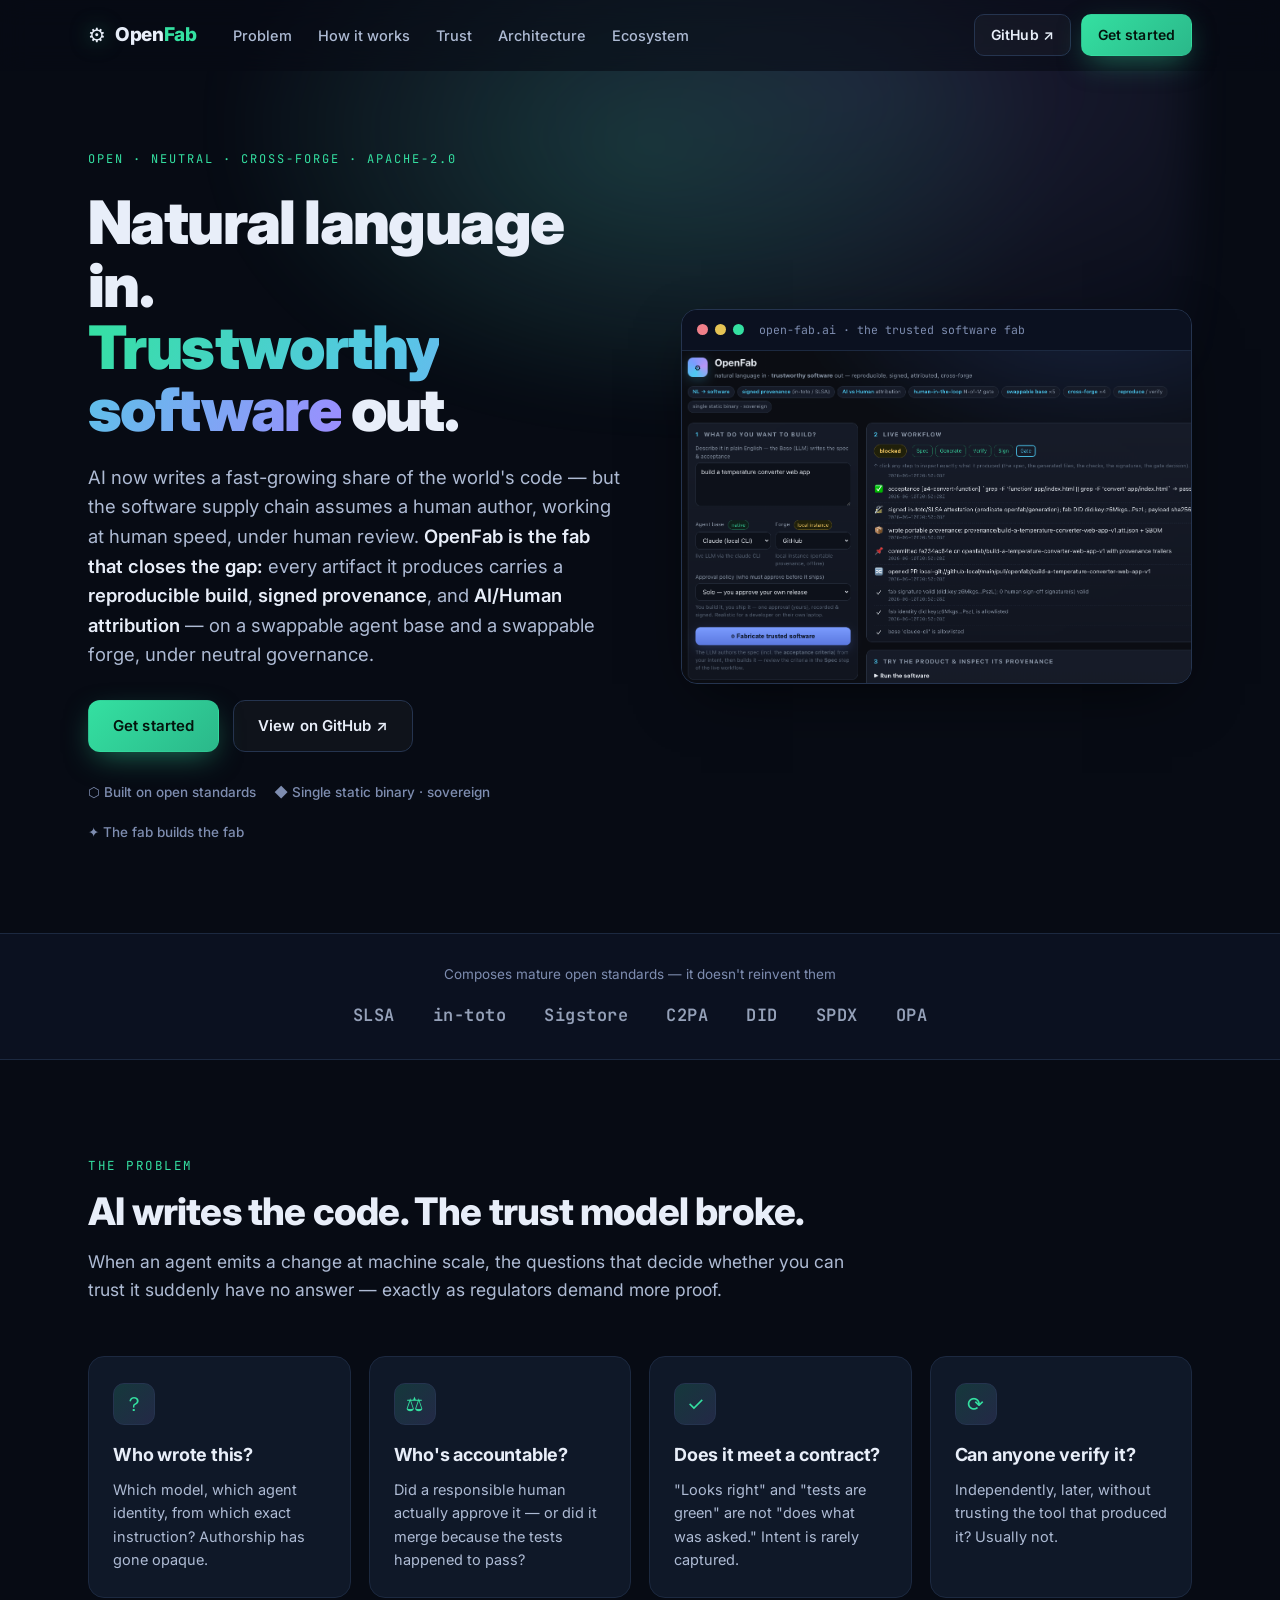
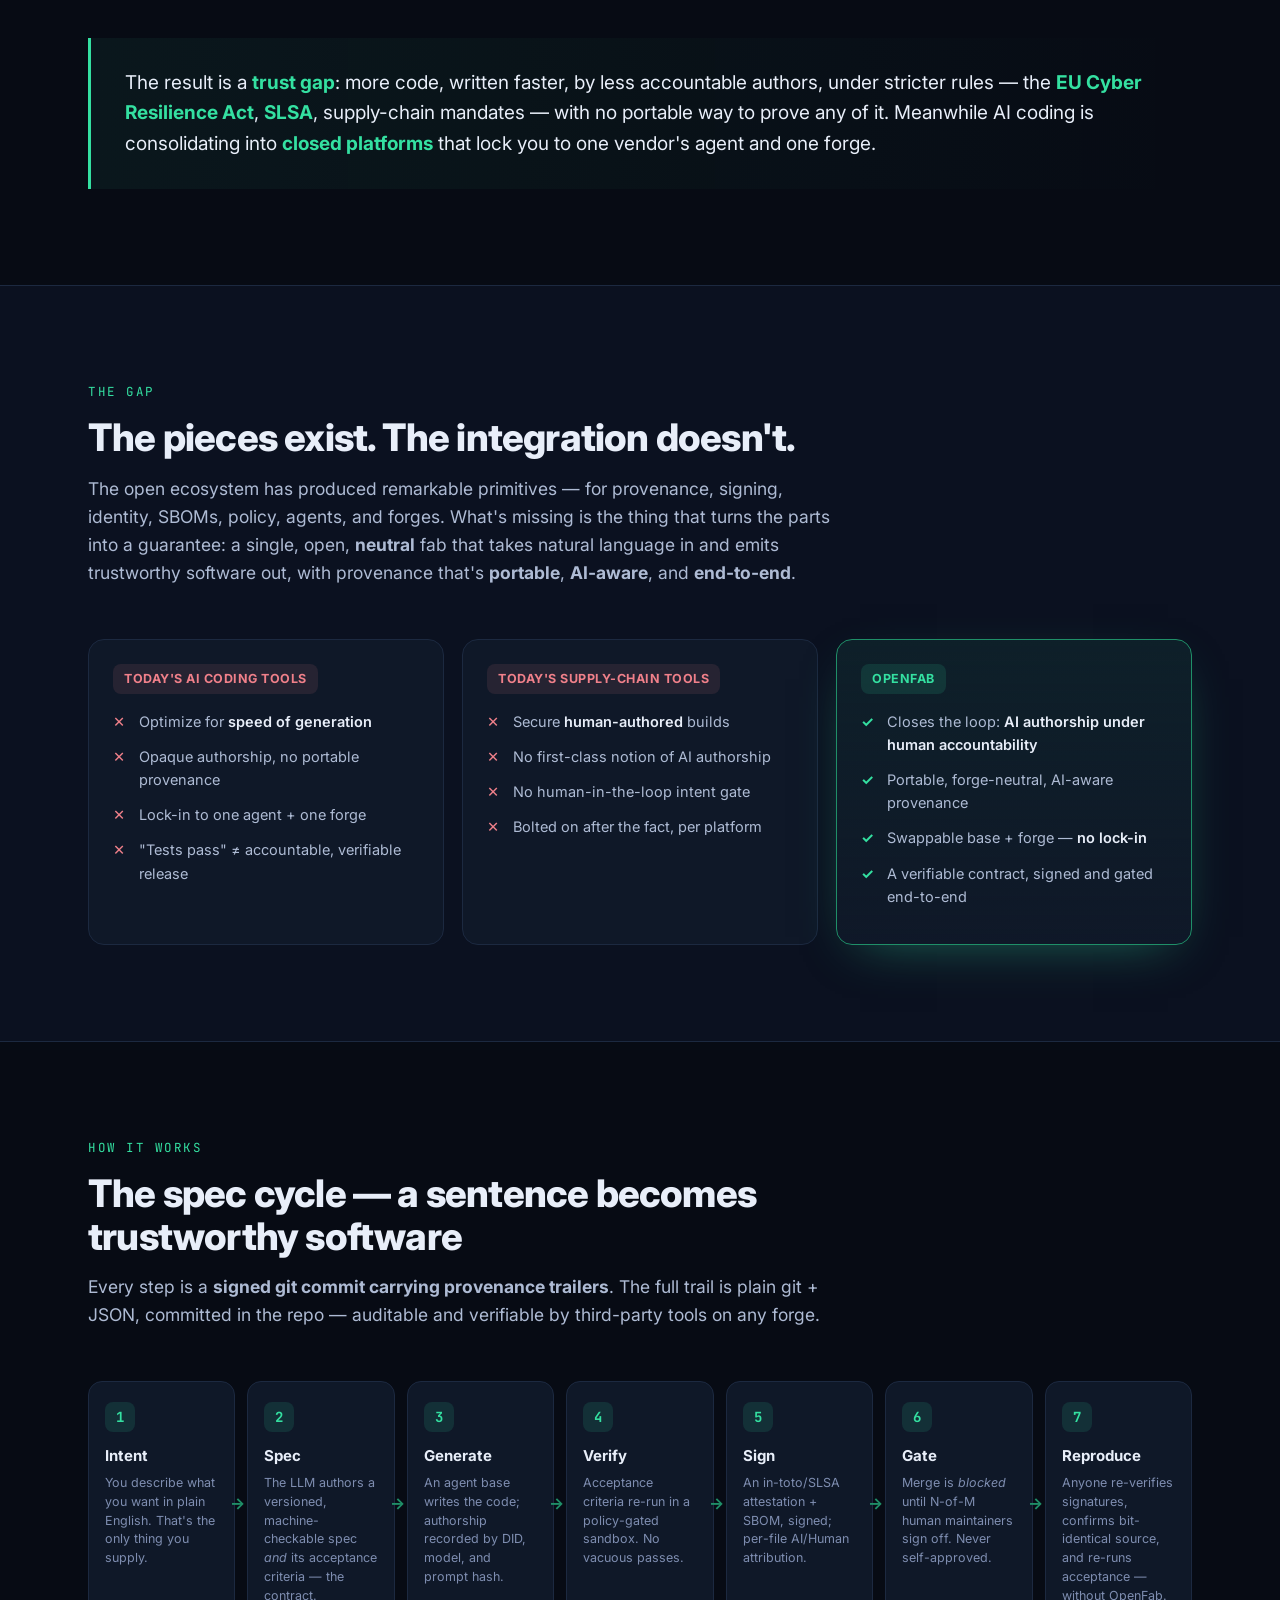
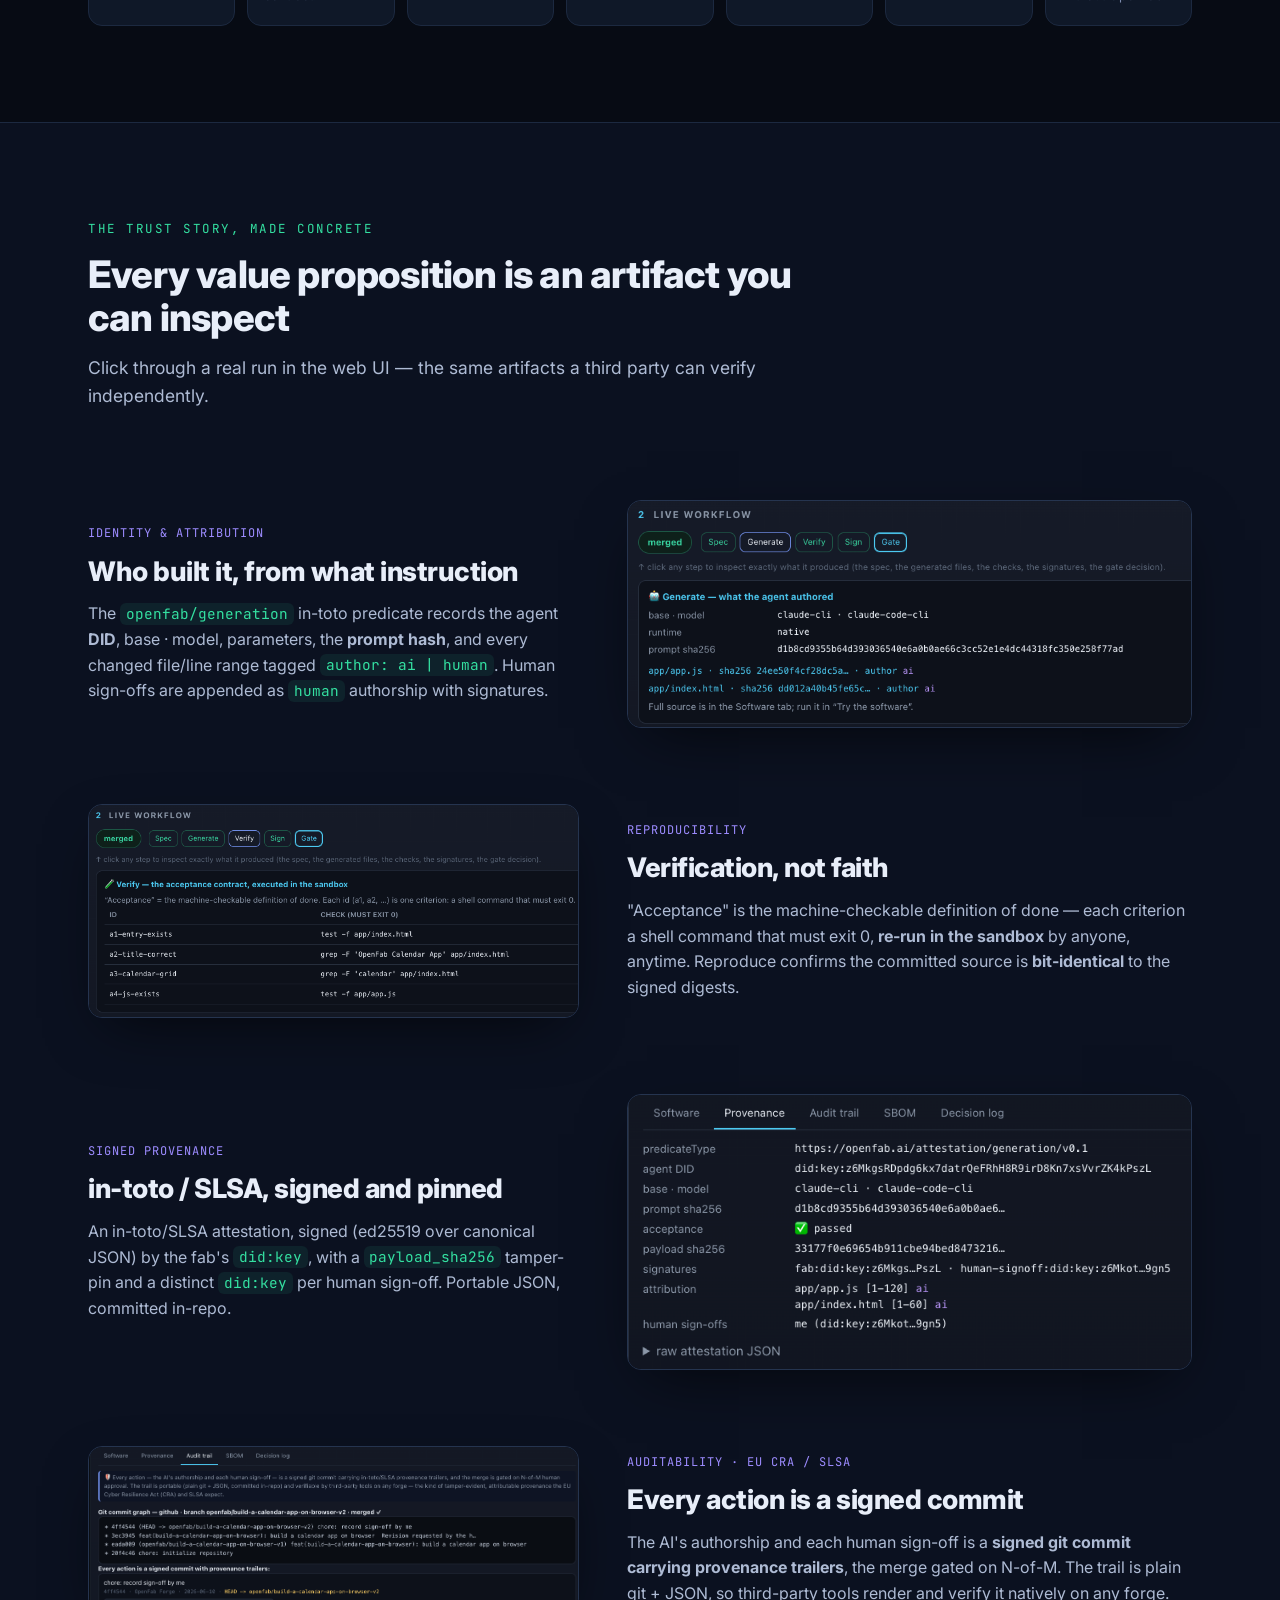
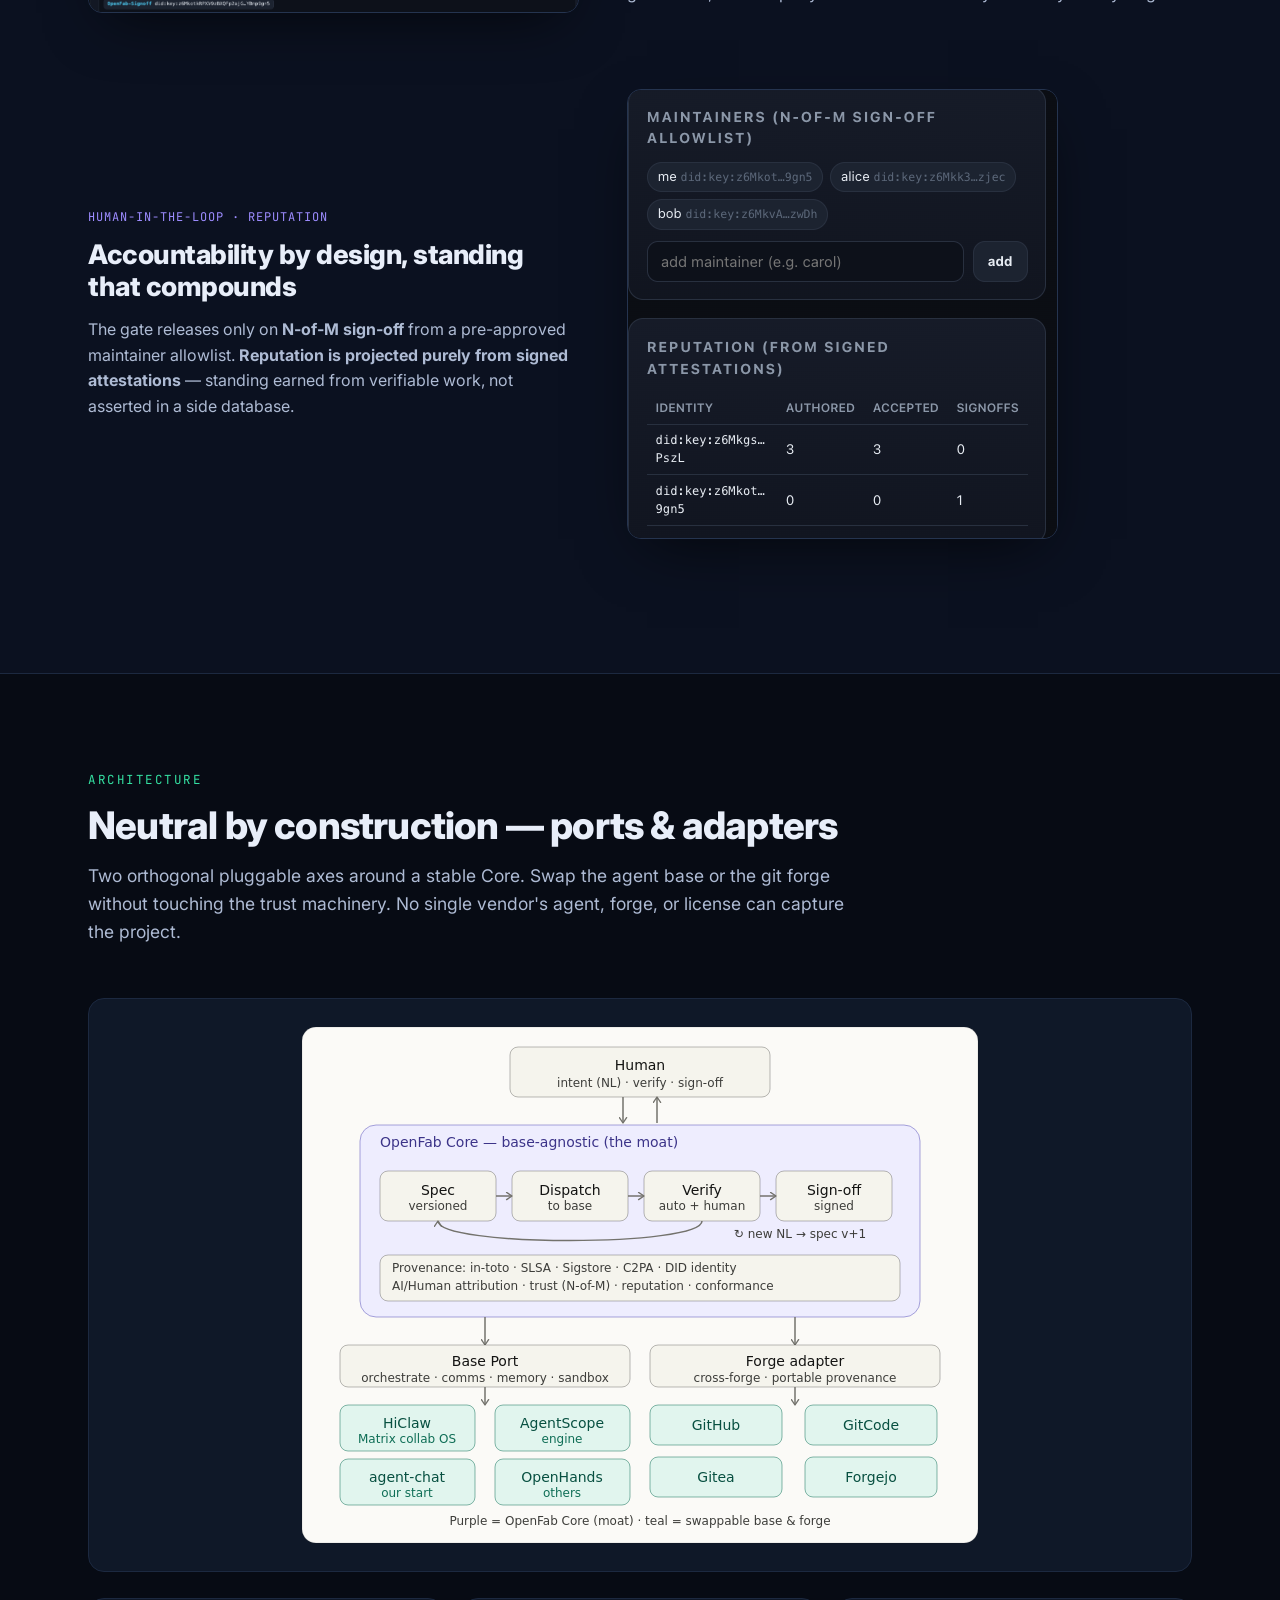
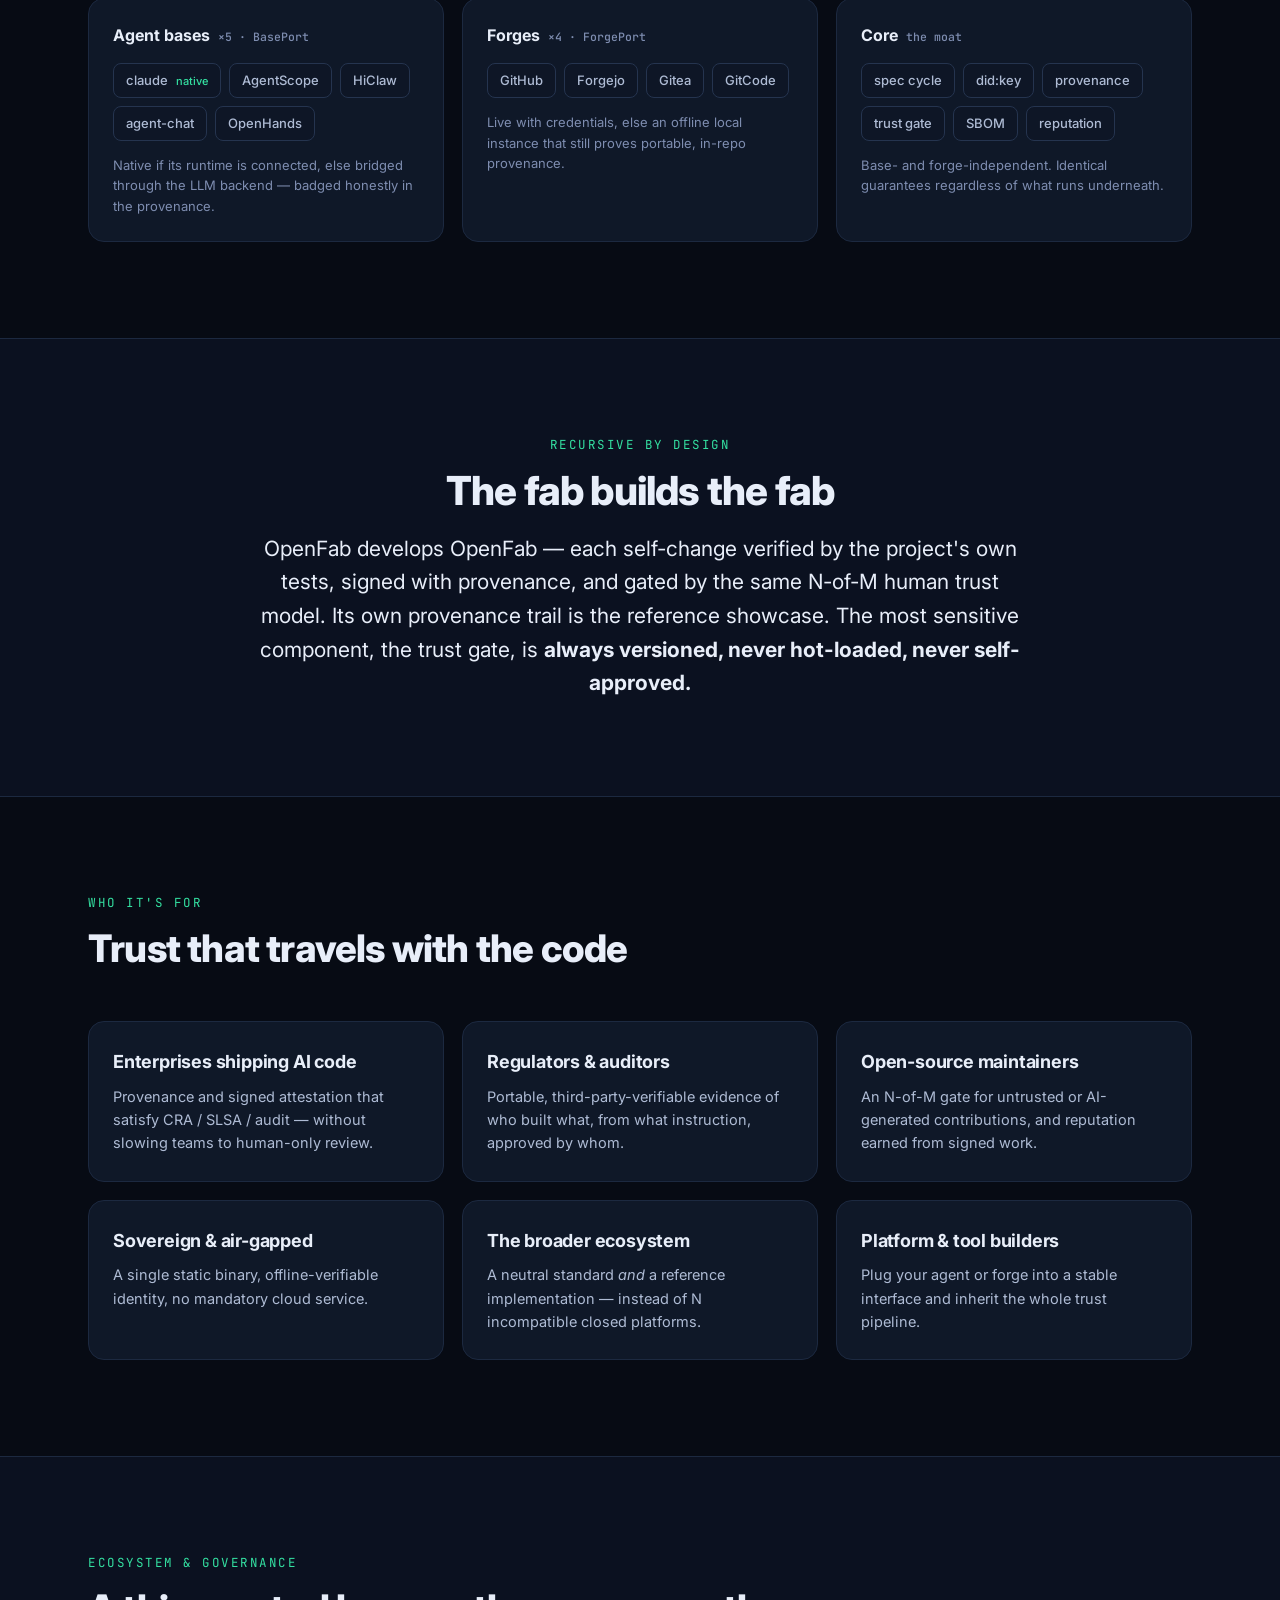
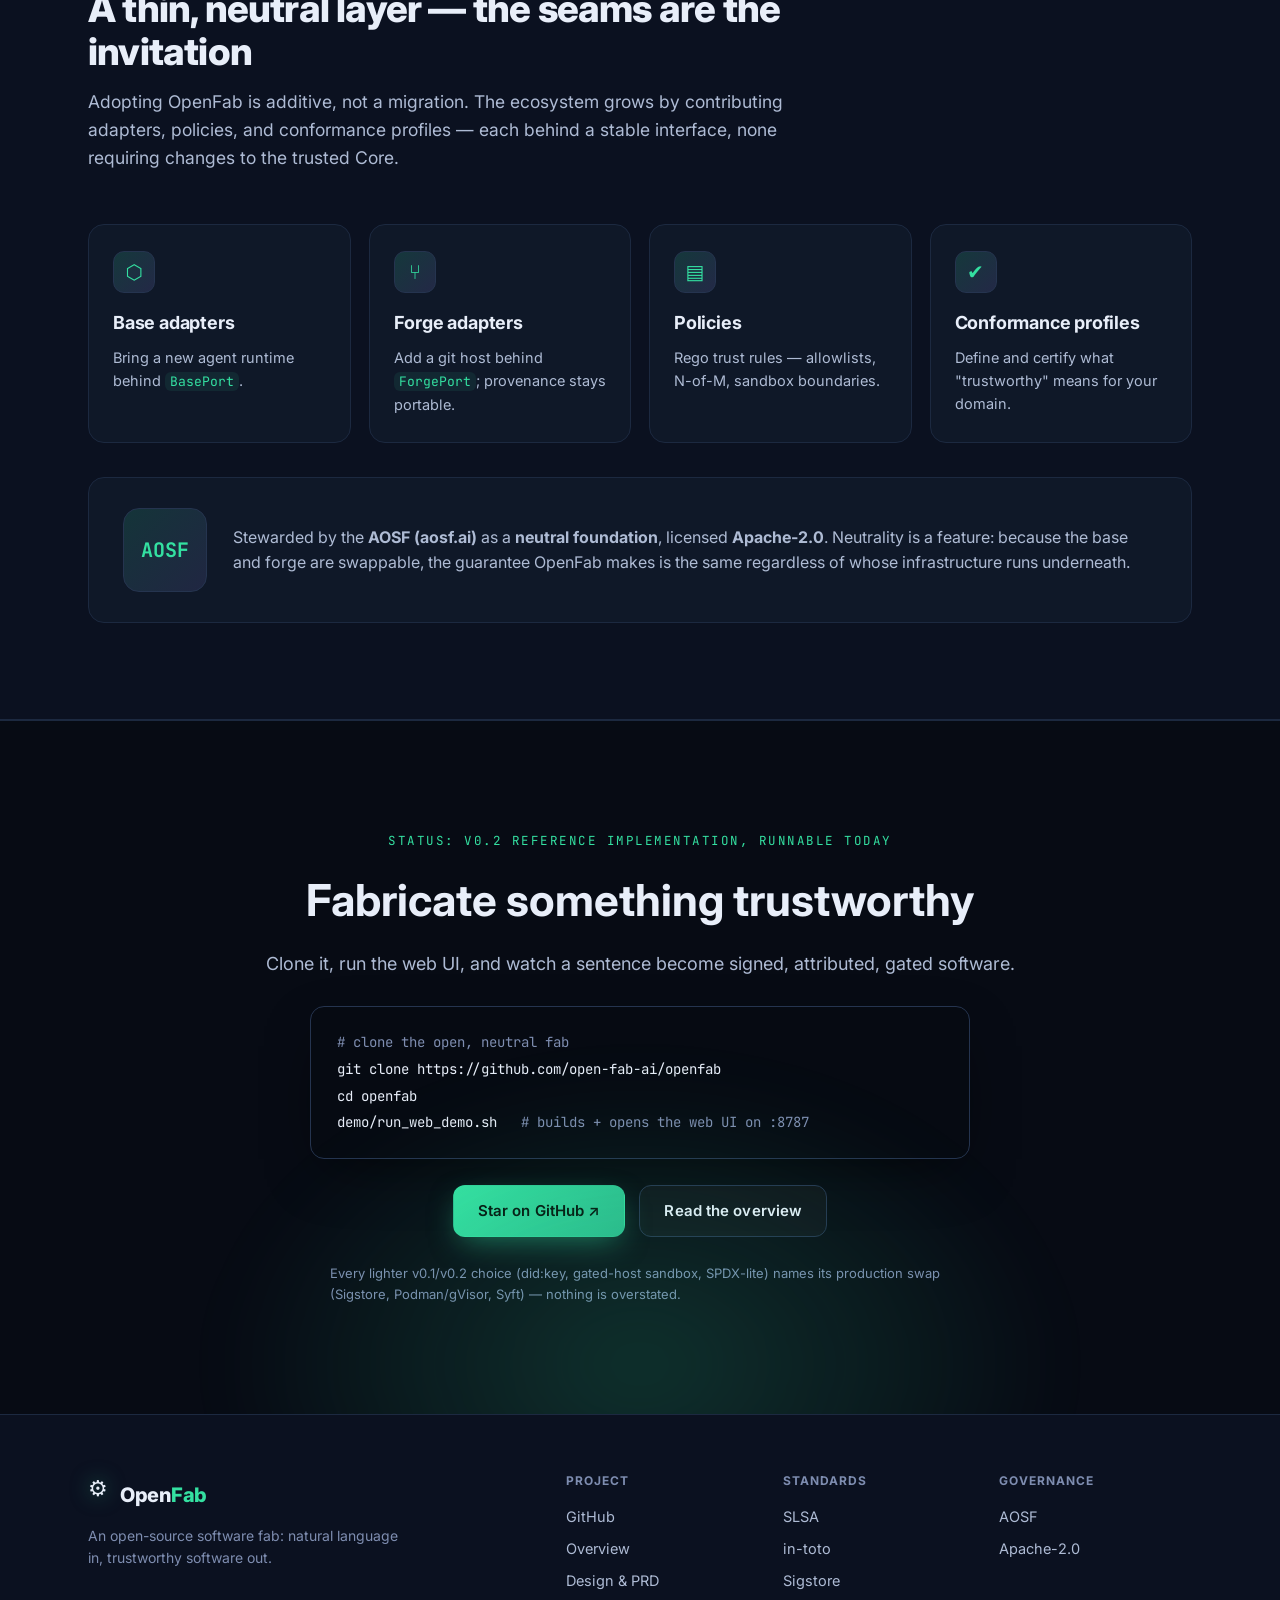
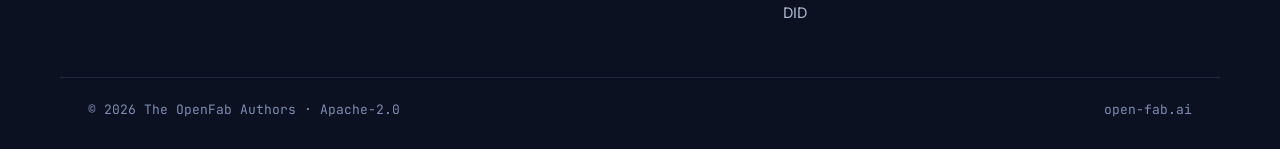
==== index.html @ 7920247f "feat: OpenFab marketing & ecosystem site (open-fab.ai) Single-page static site (vanilla HTML/CSS/JS," ====
<!doctype html>
<html lang="en">
<head>
<meta charset="utf-8" />
<meta name="viewport" content="width=device-width, initial-scale=1" />
<title>OpenFab — natural language in, trustworthy software out</title>
<meta name="description" content="OpenFab is an open, neutral software fab for the age of AI-authored code: natural language in, trustworthy software out. Every artifact carries a reproducible build, signed provenance, and AI/Human attribution — on a swappable agent base and forge. Built on SLSA, in-toto, Sigstore, and DID." />
<meta name="theme-color" content="#070b14" />
<link rel="preconnect" href="https://fonts.googleapis.com" />
<link rel="preconnect" href="https://fonts.gstatic.com" crossorigin />
<link href="https://fonts.googleapis.com/css2?family=Inter:wght@400;500;600;700;800;900&family=JetBrains+Mono:wght@400;500;600&display=swap" rel="stylesheet" />
<link rel="icon" href="data:image/svg+xml,%3Csvg xmlns='http://www.w3.org/2000/svg' viewBox='0 0 100 100'%3E%3Ctext y='.9em' font-size='90'%3E%E2%9A%99%EF%B8%8F%3C/text%3E%3C/svg%3E" />
<!-- Open Graph / social -->
<meta property="og:title" content="OpenFab — trustworthy software, fabricated from natural language" />
<meta property="og:description" content="An open, neutral fab for the age of AI-authored software. Reproducible build + signed provenance + AI/Human attribution, on a swappable base and forge." />
<meta property="og:type" content="website" />
<meta property="og:url" content="https://open-fab.ai" />
<meta property="og:image" content="https://open-fab.ai/assets/img/openfab-ui.png" />
<meta name="twitter:card" content="summary_large_image" />
<link rel="stylesheet" href="style.css" />
</head>
<body>

<!-- ============ NAV ============ -->
<header class="nav" id="nav">
  <div class="nav-inner">
    <a class="brand" href="#top">
      <span class="brand-mark">⚙</span>
      <span class="brand-name">Open<span class="accent">Fab</span></span>
    </a>
    <nav class="nav-links">
      <a href="#problem">Problem</a>
      <a href="#how">How it works</a>
      <a href="#trust">Trust</a>
      <a href="#architecture">Architecture</a>
      <a href="#ecosystem">Ecosystem</a>
    </nav>
    <div class="nav-cta">
      <a class="btn ghost sm" href="https://github.com/open-fab-ai/openfab" target="_blank" rel="noopener">GitHub ↗</a>
      <a class="btn primary sm" href="#start">Get started</a>
    </div>
    <button class="nav-burger" id="burger" aria-label="Menu">☰</button>
  </div>
</header>

<main id="top">

<!-- ============ HERO ============ -->
<section class="hero">
  <div class="hero-glow"></div>
  <div class="container hero-inner">
    <div class="hero-copy reveal">
      <div class="eyebrow">OPEN · NEUTRAL · CROSS-FORGE · APACHE-2.0</div>
      <h1>Natural language in.<br /><span class="grad">Trustworthy software</span> out.</h1>
      <p class="lede">
        AI now writes a fast-growing share of the world's code — but the software supply
        chain assumes a human author, working at human speed, under human review.
        <strong>OpenFab is the fab that closes the gap:</strong> every artifact it produces
        carries a <strong>reproducible build</strong>, <strong>signed provenance</strong>,
        and <strong>AI/Human attribution</strong> — on a swappable agent base and a swappable
        forge, under neutral governance.
      </p>
      <div class="hero-actions">
        <a class="btn primary" href="#start">Get started</a>
        <a class="btn ghost" href="https://github.com/open-fab-ai/openfab" target="_blank" rel="noopener">View on GitHub ↗</a>
      </div>
      <div class="hero-meta">
        <span>⬡ Built on open standards</span>
        <span>◆ Single static binary · sovereign</span>
        <span>✦ The fab builds the fab</span>
      </div>
    </div>
    <div class="hero-shot reveal">
      <div class="shot-frame">
        <div class="shot-bar"><i></i><i></i><i></i><span>open-fab.ai · the trusted software fab</span></div>
        <img src="assets/img/openfab-ui.png" alt="The OpenFab web UI — natural language in, live trust workflow, signed provenance out" loading="eager" />
      </div>
    </div>
  </div>
</section>

<!-- ============ STANDARDS BAR ============ -->
<section class="standards">
  <div class="container">
    <p class="standards-label">Composes mature open standards — it doesn't reinvent them</p>
    <div class="standards-row">
      <span>SLSA</span><span>in-toto</span><span>Sigstore</span><span>C2PA</span>
      <span>DID</span><span>SPDX</span><span>OPA</span>
    </div>
  </div>
</section>

<!-- ============ PROBLEM ============ -->
<section class="section" id="problem">
  <div class="container">
    <div class="section-head reveal">
      <div class="kicker">The problem</div>
      <h2>AI writes the code. The trust model broke.</h2>
      <p class="section-sub">
        When an agent emits a change at machine scale, the questions that decide whether you
        can trust it suddenly have no answer — exactly as regulators demand more proof.
      </p>
    </div>
    <div class="grid-4">
      <div class="card reveal">
        <div class="card-ic">？</div>
        <h3>Who wrote this?</h3>
        <p>Which model, which agent identity, from which exact instruction? Authorship has gone opaque.</p>
      </div>
      <div class="card reveal">
        <div class="card-ic">⚖</div>
        <h3>Who's accountable?</h3>
        <p>Did a responsible human actually approve it — or did it merge because the tests happened to pass?</p>
      </div>
      <div class="card reveal">
        <div class="card-ic">✓</div>
        <h3>Does it meet a contract?</h3>
        <p>"Looks right" and "tests are green" are not "does what was asked." Intent is rarely captured.</p>
      </div>
      <div class="card reveal">
        <div class="card-ic">⟳</div>
        <h3>Can anyone verify it?</h3>
        <p>Independently, later, without trusting the tool that produced it? Usually not.</p>
      </div>
    </div>
    <div class="pull reveal">
      The result is a <strong>trust gap</strong>: more code, written faster, by less
      accountable authors, under stricter rules — the <strong>EU Cyber Resilience Act</strong>,
      <strong>SLSA</strong>, supply-chain mandates — with no portable way to prove any of it.
      Meanwhile AI coding is consolidating into <strong>closed platforms</strong> that lock you
      to one vendor's agent and one forge.
    </div>
  </div>
</section>

<!-- ============ GAP / SOLUTION INTRO ============ -->
<section class="section alt" id="solution">
  <div class="container">
    <div class="section-head reveal">
      <div class="kicker">The gap</div>
      <h2>The pieces exist. The integration doesn't.</h2>
      <p class="section-sub">
        The open ecosystem has produced remarkable primitives — for provenance, signing,
        identity, SBOMs, policy, agents, and forges. What's missing is the thing that turns
        the parts into a guarantee: a single, open, <strong>neutral</strong> fab that takes
        natural language in and emits trustworthy software out, with provenance that's
        <strong>portable</strong>, <strong>AI-aware</strong>, and <strong>end-to-end</strong>.
      </p>
    </div>
    <div class="split reveal">
      <div class="split-col">
        <div class="split-tag bad">Today's AI coding tools</div>
        <ul class="ticks bad">
          <li>Optimize for <b>speed of generation</b></li>
          <li>Opaque authorship, no portable provenance</li>
          <li>Lock-in to one agent + one forge</li>
          <li>"Tests pass" ≠ accountable, verifiable release</li>
        </ul>
      </div>
      <div class="split-col">
        <div class="split-tag bad">Today's supply-chain tools</div>
        <ul class="ticks bad">
          <li>Secure <b>human-authored</b> builds</li>
          <li>No first-class notion of AI authorship</li>
          <li>No human-in-the-loop intent gate</li>
          <li>Bolted on after the fact, per platform</li>
        </ul>
      </div>
      <div class="split-col hi">
        <div class="split-tag good">OpenFab</div>
        <ul class="ticks good">
          <li>Closes the loop: <b>AI authorship under human accountability</b></li>
          <li>Portable, forge-neutral, AI-aware provenance</li>
          <li>Swappable base + forge — <b>no lock-in</b></li>
          <li>A verifiable contract, signed and gated end-to-end</li>
        </ul>
      </div>
    </div>
  </div>
</section>

<!-- ============ HOW IT WORKS ============ -->
<section class="section" id="how">
  <div class="container">
    <div class="section-head reveal">
      <div class="kicker">How it works</div>
      <h2>The spec cycle — a sentence becomes trustworthy software</h2>
      <p class="section-sub">
        Every step is a <strong>signed git commit carrying provenance trailers</strong>. The
        full trail is plain git + JSON, committed in the repo — auditable and verifiable by
        third-party tools on any forge.
      </p>
    </div>
    <ol class="cycle reveal">
      <li><span class="cn">1</span><h4>Intent</h4><p>You describe what you want in plain English. That's the only thing you supply.</p></li>
      <li><span class="cn">2</span><h4>Spec</h4><p>The LLM authors a versioned, machine-checkable spec <em>and</em> its acceptance criteria — the contract.</p></li>
      <li><span class="cn">3</span><h4>Generate</h4><p>An agent base writes the code; authorship recorded by DID, model, and prompt hash.</p></li>
      <li><span class="cn">4</span><h4>Verify</h4><p>Acceptance criteria re-run in a policy-gated sandbox. No vacuous passes.</p></li>
      <li><span class="cn">5</span><h4>Sign</h4><p>An in-toto/SLSA attestation + SBOM, signed; per-file AI/Human attribution.</p></li>
      <li><span class="cn">6</span><h4>Gate</h4><p>Merge is <em>blocked</em> until N-of-M human maintainers sign off. Never self-approved.</p></li>
      <li><span class="cn">7</span><h4>Reproduce</h4><p>Anyone re-verifies signatures, confirms bit-identical source, and re-runs acceptance — without OpenFab.</p></li>
    </ol>
  </div>
</section>

<!-- ============ TRUST STORY ============ -->
<section class="section alt" id="trust">
  <div class="container">
    <div class="section-head reveal">
      <div class="kicker">The trust story, made concrete</div>
      <h2>Every value proposition is an artifact you can inspect</h2>
      <p class="section-sub">Click through a real run in the web UI — the same artifacts a third party can verify independently.</p>
    </div>

    <div class="feature reveal">
      <div class="feature-text">
        <div class="feat-kicker">Identity &amp; attribution</div>
        <h3>Who built it, from what instruction</h3>
        <p>The <code>openfab/generation</code> in-toto predicate records the agent <strong>DID</strong>, base · model, parameters, the <strong>prompt hash</strong>, and every changed file/line range tagged <code>author: ai | human</code>. Human sign-offs are appended as <code>human</code> authorship with signatures.</p>
      </div>
      <div class="feature-shot"><img src="assets/img/workflow-generate.png" alt="Generate panel — agent DID, model, prompt SHA-256, per-file ai/human attribution" loading="lazy" /></div>
    </div>

    <div class="feature reverse reveal">
      <div class="feature-text">
        <div class="feat-kicker">Reproducibility</div>
        <h3>Verification, not faith</h3>
        <p>"Acceptance" is the machine-checkable definition of done — each criterion a shell command that must exit 0, <strong>re-run in the sandbox</strong> by anyone, anytime. Reproduce confirms the committed source is <strong>bit-identical</strong> to the signed digests.</p>
      </div>
      <div class="feature-shot"><img src="assets/img/workflow-verify.png" alt="Verify panel — the acceptance contract executed in the sandbox" loading="lazy" /></div>
    </div>

    <div class="feature reveal">
      <div class="feature-text">
        <div class="feat-kicker">Signed provenance</div>
        <h3>in-toto / SLSA, signed and pinned</h3>
        <p>An in-toto/SLSA attestation, signed (ed25519 over canonical JSON) by the fab's <code>did:key</code>, with a <code>payload_sha256</code> tamper-pin and a distinct <code>did:key</code> per human sign-off. Portable JSON, committed in-repo.</p>
      </div>
      <div class="feature-shot"><img src="assets/img/tab-provenance.png" alt="Provenance tab — the full signed in-toto/SLSA attestation" loading="lazy" /></div>
    </div>

    <div class="feature reverse reveal">
      <div class="feature-text">
        <div class="feat-kicker">Auditability · EU CRA / SLSA</div>
        <h3>Every action is a signed commit</h3>
        <p>The AI's authorship and each human sign-off is a <strong>signed git commit carrying provenance trailers</strong>, the merge gated on N-of-M. The trail is plain git + JSON, so third-party tools render and verify it natively on any forge.</p>
      </div>
      <div class="feature-shot"><img src="assets/img/tab-audit-trail.png" alt="Audit trail tab — signed commit graph with provenance trailers" loading="lazy" /></div>
    </div>

    <div class="feature reveal">
      <div class="feature-text">
        <div class="feat-kicker">Human-in-the-loop · reputation</div>
        <h3>Accountability by design, standing that compounds</h3>
        <p>The gate releases only on <strong>N-of-M sign-off</strong> from a pre-approved maintainer allowlist. <strong>Reputation is projected purely from signed attestations</strong> — standing earned from verifiable work, not asserted in a side database.</p>
      </div>
      <div class="feature-shot"><img src="assets/img/maintainers-reputation.png" alt="Maintainers allowlist and reputation projected from attestations" loading="lazy" /></div>
    </div>
  </div>
</section>

<!-- ============ ARCHITECTURE ============ -->
<section class="section" id="architecture">
  <div class="container">
    <div class="section-head reveal">
      <div class="kicker">Architecture</div>
      <h2>Neutral by construction — ports &amp; adapters</h2>
      <p class="section-sub">
        Two orthogonal pluggable axes around a stable Core. Swap the agent base or the git
        forge without touching the trust machinery. No single vendor's agent, forge, or
        license can capture the project.
      </p>
    </div>
    <div class="arch reveal">
      <img src="assets/architecture.svg" alt="OpenFab workflow and pluggable architecture — swappable Base and Forge around a stable Core" />
    </div>
    <div class="matrix reveal">
      <div class="matrix-col">
        <h4>Agent bases <span>×5 · BasePort</span></h4>
        <div class="chips">
          <span class="chip">claude <i>native</i></span>
          <span class="chip">AgentScope</span>
          <span class="chip">HiClaw</span>
          <span class="chip">agent-chat</span>
          <span class="chip">OpenHands</span>
        </div>
        <p>Native if its runtime is connected, else bridged through the LLM backend — badged honestly in the provenance.</p>
      </div>
      <div class="matrix-col">
        <h4>Forges <span>×4 · ForgePort</span></h4>
        <div class="chips">
          <span class="chip">GitHub</span>
          <span class="chip">Forgejo</span>
          <span class="chip">Gitea</span>
          <span class="chip">GitCode</span>
        </div>
        <p>Live with credentials, else an offline local instance that still proves portable, in-repo provenance.</p>
      </div>
      <div class="matrix-col">
        <h4>Core <span>the moat</span></h4>
        <div class="chips">
          <span class="chip">spec cycle</span>
          <span class="chip">did:key</span>
          <span class="chip">provenance</span>
          <span class="chip">trust gate</span>
          <span class="chip">SBOM</span>
          <span class="chip">reputation</span>
        </div>
        <p>Base- and forge-independent. Identical guarantees regardless of what runs underneath.</p>
      </div>
    </div>
  </div>
</section>

<!-- ============ SELF-HOSTING ============ -->
<section class="section alt selfhost" id="selfhost">
  <div class="container narrow reveal">
    <div class="kicker center">Recursive by design</div>
    <h2 class="center">The fab builds the fab</h2>
    <p class="center big">
      OpenFab develops OpenFab — each self-change verified by the project's own tests,
      signed with provenance, and gated by the same N-of-M human trust model. Its own
      provenance trail is the reference showcase. The most sensitive component, the trust
      gate, is <strong>always versioned, never hot-loaded, never self-approved.</strong>
    </p>
  </div>
</section>

<!-- ============ WHO IT'S FOR ============ -->
<section class="section" id="who">
  <div class="container">
    <div class="section-head reveal">
      <div class="kicker">Who it's for</div>
      <h2>Trust that travels with the code</h2>
    </div>
    <div class="grid-3">
      <div class="card reveal"><h3>Enterprises shipping AI code</h3><p>Provenance and signed attestation that satisfy CRA / SLSA / audit — without slowing teams to human-only review.</p></div>
      <div class="card reveal"><h3>Regulators &amp; auditors</h3><p>Portable, third-party-verifiable evidence of who built what, from what instruction, approved by whom.</p></div>
      <div class="card reveal"><h3>Open-source maintainers</h3><p>An N-of-M gate for untrusted or AI-generated contributions, and reputation earned from signed work.</p></div>
      <div class="card reveal"><h3>Sovereign &amp; air-gapped</h3><p>A single static binary, offline-verifiable identity, no mandatory cloud service.</p></div>
      <div class="card reveal"><h3>The broader ecosystem</h3><p>A neutral standard <em>and</em> a reference implementation — instead of N incompatible closed platforms.</p></div>
      <div class="card reveal"><h3>Platform &amp; tool builders</h3><p>Plug your agent or forge into a stable interface and inherit the whole trust pipeline.</p></div>
    </div>
  </div>
</section>

<!-- ============ ECOSYSTEM / CONTRIBUTE ============ -->
<section class="section alt" id="ecosystem">
  <div class="container">
    <div class="section-head reveal">
      <div class="kicker">Ecosystem &amp; governance</div>
      <h2>A thin, neutral layer — the seams are the invitation</h2>
      <p class="section-sub">
        Adopting OpenFab is additive, not a migration. The ecosystem grows by contributing
        adapters, policies, and conformance profiles — each behind a stable interface, none
        requiring changes to the trusted Core.
      </p>
    </div>
    <div class="grid-4">
      <div class="card reveal"><div class="card-ic">⬡</div><h3>Base adapters</h3><p>Bring a new agent runtime behind <code>BasePort</code>.</p></div>
      <div class="card reveal"><div class="card-ic">⑂</div><h3>Forge adapters</h3><p>Add a git host behind <code>ForgePort</code>; provenance stays portable.</p></div>
      <div class="card reveal"><div class="card-ic">▤</div><h3>Policies</h3><p>Rego trust rules — allowlists, N-of-M, sandbox boundaries.</p></div>
      <div class="card reveal"><div class="card-ic">✔</div><h3>Conformance profiles</h3><p>Define and certify what "trustworthy" means for your domain.</p></div>
    </div>
    <div class="gov reveal">
      <div class="gov-badge">AOSF</div>
      <p>
        Stewarded by the <strong>AOSF (aosf.ai)</strong> as a <strong>neutral foundation</strong>,
        licensed <strong>Apache-2.0</strong>. Neutrality is a feature: because the base and forge
        are swappable, the guarantee OpenFab makes is the same regardless of whose infrastructure
        runs underneath.
      </p>
    </div>
  </div>
</section>

<!-- ============ GET STARTED / CTA ============ -->
<section class="cta" id="start">
  <div class="cta-glow"></div>
  <div class="container narrow reveal">
    <div class="kicker center">Status: v0.2 reference implementation, runnable today</div>
    <h2 class="center">Fabricate something trustworthy</h2>
    <p class="center">Clone it, run the web UI, and watch a sentence become signed, attributed, gated software.</p>
    <div class="codeblock">
      <code><span class="c-cmt"># clone the open, neutral fab</span>
git clone https://github.com/open-fab-ai/openfab
cd openfab
demo/run_web_demo.sh   <span class="c-cmt"># builds + opens the web UI on :8787</span></code>
    </div>
    <div class="cta-actions">
      <a class="btn primary" href="https://github.com/open-fab-ai/openfab" target="_blank" rel="noopener">Star on GitHub ↗</a>
      <a class="btn ghost" href="https://github.com/open-fab-ai/openfab/blob/main/docs/OpenFab_Overview.md" target="_blank" rel="noopener">Read the overview</a>
    </div>
    <p class="fineprint">
      Every lighter v0.1/v0.2 choice (did:key, gated-host sandbox, SPDX-lite) names its
      production swap (Sigstore, Podman/gVisor, Syft) — nothing is overstated.
    </p>
  </div>
</section>

</main>

<!-- ============ FOOTER ============ -->
<footer class="footer">
  <div class="container footer-inner">
    <div class="footer-brand">
      <span class="brand-mark">⚙</span>
      <span class="brand-name">Open<span class="accent">Fab</span></span>
      <p>An open-source software fab: natural language in, trustworthy software out.</p>
    </div>
    <div class="footer-cols">
      <div>
        <h5>Project</h5>
        <a href="https://github.com/open-fab-ai/openfab" target="_blank" rel="noopener">GitHub</a>
        <a href="https://github.com/open-fab-ai/openfab/blob/main/docs/OpenFab_Overview.md" target="_blank" rel="noopener">Overview</a>
        <a href="https://github.com/open-fab-ai/openfab/blob/main/OpenFab_MVP_Design_and_PRD.md" target="_blank" rel="noopener">Design &amp; PRD</a>
      </div>
      <div>
        <h5>Standards</h5>
        <a href="https://slsa.dev" target="_blank" rel="noopener">SLSA</a>
        <a href="https://in-toto.io" target="_blank" rel="noopener">in-toto</a>
        <a href="https://www.sigstore.dev" target="_blank" rel="noopener">Sigstore</a>
        <a href="https://www.w3.org/TR/did-core/" target="_blank" rel="noopener">DID</a>
      </div>
      <div>
        <h5>Governance</h5>
        <a href="https://aosf.ai" target="_blank" rel="noopener">AOSF</a>
        <a href="https://github.com/open-fab-ai/openfab/blob/main/LICENSE" target="_blank" rel="noopener">Apache-2.0</a>
      </div>
    </div>
  </div>
  <div class="container footer-base">
    <span>© 2026 The OpenFab Authors · Apache-2.0</span>
    <span>open-fab.ai</span>
  </div>
</footer>

<script src="app.js"></script>
</body>
</html>
---- style.css ----
/* ===========================================================
   OpenFab marketing site — open-fab.ai
   Dark, modern, single-page. Vanilla CSS, no build step.
   =========================================================== */

:root {
  --bg:        #070b14;
  --bg-2:      #0b1120;
  --bg-3:      #0e1626;
  --panel:     #0f1828;
  --line:      #1c2940;
  --line-2:    #25344f;
  --ink:       #e8eef9;
  --ink-2:     #aebbd4;
  --ink-3:     #7e8db0;
  --green:     #34e0a1;
  --green-d:   #1f8f68;
  --purple:    #9d8cff;
  --cyan:      #56c7e6;
  --warn:      #e6c454;
  --bad:       #f0808a;
  --mono:      'JetBrains Mono', ui-monospace, SFMono-Regular, Menlo, monospace;
  --maxw:      1160px;
  --radius:    16px;
  --shadow:    0 20px 60px -20px rgba(0,0,0,.7);
}

* { box-sizing: border-box; }
html { scroll-behavior: smooth; scroll-padding-top: 84px; }
body {
  margin: 0;
  font-family: 'Inter', system-ui, -apple-system, sans-serif;
  background: var(--bg);
  color: var(--ink);
  line-height: 1.6;
  -webkit-font-smoothing: antialiased;
  overflow-x: hidden;
}
a { color: inherit; text-decoration: none; }
img { max-width: 100%; display: block; }
code { font-family: var(--mono); font-size: .9em; color: var(--green); background: rgba(52,224,161,.08); padding: .1em .4em; border-radius: 6px; }

.container { max-width: var(--maxw); margin: 0 auto; padding: 0 28px; }
.container.narrow { max-width: 820px; }
.center { text-align: center; }

/* ---------- buttons ---------- */
.btn {
  display: inline-flex; align-items: center; gap: 8px;
  font-weight: 600; font-size: 15px; letter-spacing: .1px;
  padding: 13px 24px; border-radius: 12px;
  border: 1px solid transparent; cursor: pointer;
  transition: transform .15s ease, box-shadow .2s ease, background .2s ease, border-color .2s ease;
  white-space: nowrap;
}
.btn.sm { padding: 9px 16px; font-size: 14px; border-radius: 10px; }
.btn.primary {
  background: linear-gradient(135deg, var(--green) 0%, #2bb88a 100%);
  color: #04140d; box-shadow: 0 10px 30px -8px rgba(52,224,161,.5);
}
.btn.primary:hover { transform: translateY(-2px); box-shadow: 0 16px 40px -10px rgba(52,224,161,.6); }
.btn.ghost { background: rgba(255,255,255,.03); color: var(--ink); border-color: var(--line-2); }
.btn.ghost:hover { background: rgba(255,255,255,.07); border-color: var(--green-d); transform: translateY(-2px); }

/* ---------- nav ---------- */
.nav {
  position: fixed; top: 0; left: 0; right: 0; z-index: 50;
  background: rgba(7,11,20,.6); backdrop-filter: blur(14px);
  border-bottom: 1px solid transparent; transition: border-color .3s, background .3s;
}
.nav.scrolled { border-bottom-color: var(--line); background: rgba(7,11,20,.85); }
.nav-inner { max-width: var(--maxw); margin: 0 auto; padding: 14px 28px; display: flex; align-items: center; gap: 28px; }
.brand { display: flex; align-items: center; gap: 9px; font-weight: 800; font-size: 19px; }
.brand-mark { font-size: 20px; filter: drop-shadow(0 0 10px rgba(52,224,161,.5)); }
.brand-name { letter-spacing: -.3px; }
.accent { color: var(--green); }
.nav-links { display: flex; gap: 26px; margin-left: 8px; flex: 1; }
.nav-links a { color: var(--ink-2); font-size: 14.5px; font-weight: 500; transition: color .15s; }
.nav-links a:hover { color: var(--ink); }
.nav-cta { display: flex; gap: 10px; }
.nav-burger { display: none; background: none; border: none; color: var(--ink); font-size: 22px; cursor: pointer; }

/* ---------- hero ---------- */
.hero { position: relative; padding: 150px 0 90px; overflow: hidden; }
.hero-glow {
  position: absolute; top: -200px; left: 50%; transform: translateX(-50%);
  width: 1100px; height: 700px; pointer-events: none;
  background: radial-gradient(ellipse at center, rgba(52,224,161,.16), transparent 55%),
              radial-gradient(ellipse at 70% 40%, rgba(157,140,255,.14), transparent 60%);
  filter: blur(20px);
}
.hero-inner { position: relative; display: grid; grid-template-columns: 1.05fr 1fr; gap: 56px; align-items: center; }
.eyebrow { font-family: var(--mono); font-size: 12px; letter-spacing: 2px; color: var(--green); margin-bottom: 22px; }
.hero h1 { font-size: 60px; line-height: 1.04; font-weight: 900; letter-spacing: -1.6px; margin: 0 0 22px; }
.grad { background: linear-gradient(115deg, var(--green) 0%, var(--cyan) 50%, var(--purple) 100%); -webkit-background-clip: text; background-clip: text; -webkit-text-fill-color: transparent; }
.lede { font-size: 18.5px; color: var(--ink-2); margin: 0 0 30px; max-width: 560px; }
.lede strong { color: var(--ink); font-weight: 600; }
.hero-actions { display: flex; gap: 14px; margin-bottom: 30px; flex-wrap: wrap; }
.hero-meta { display: flex; flex-wrap: wrap; gap: 18px; font-size: 13.5px; color: var(--ink-3); }
.hero-meta span { font-weight: 500; }

.shot-frame { border: 1px solid var(--line-2); border-radius: var(--radius); overflow: hidden; background: var(--bg-3); box-shadow: var(--shadow); }
.shot-bar { display: flex; align-items: center; gap: 7px; padding: 11px 15px; background: var(--bg-2); border-bottom: 1px solid var(--line); }
.shot-bar i { width: 11px; height: 11px; border-radius: 50%; background: var(--line-2); }
.shot-bar i:first-child { background: #f0808a; } .shot-bar i:nth-child(2) { background: #e6c454; } .shot-bar i:nth-child(3) { background: #34e0a1; }
.shot-bar span { margin-left: 8px; font-family: var(--mono); font-size: 11.5px; color: var(--ink-3); }
.shot-frame img { width: 100%; }

/* ---------- standards bar ---------- */
.standards { border-top: 1px solid var(--line); border-bottom: 1px solid var(--line); background: var(--bg-2); padding: 30px 0; }
.standards-label { text-align: center; color: var(--ink-3); font-size: 13.5px; margin: 0 0 16px; }
.standards-row { display: flex; flex-wrap: wrap; justify-content: center; gap: 14px 38px; }
.standards-row span { font-family: var(--mono); font-weight: 600; font-size: 17px; color: var(--ink-2); letter-spacing: .5px; opacity: .85; transition: color .2s, opacity .2s; }
.standards-row span:hover { color: var(--green); opacity: 1; }

/* ---------- sections ---------- */
.section { padding: 96px 0; }
.section.alt { background: var(--bg-2); border-top: 1px solid var(--line); border-bottom: 1px solid var(--line); }
.section-head { max-width: 760px; margin: 0 0 52px; }
.section-head.center, .section.alt .section-head { }
.kicker { font-family: var(--mono); font-size: 12.5px; letter-spacing: 1.5px; text-transform: uppercase; color: var(--green); margin-bottom: 14px; }
.kicker.center { text-align: center; }
.section h2 { font-size: 38px; line-height: 1.12; font-weight: 800; letter-spacing: -.8px; margin: 0 0 16px; }
.section-sub { font-size: 17.5px; color: var(--ink-2); margin: 0; }

/* ---------- card grids ---------- */
.grid-4 { display: grid; grid-template-columns: repeat(4, 1fr); gap: 18px; }
.grid-3 { display: grid; grid-template-columns: repeat(3, 1fr); gap: 18px; }
.card {
  background: var(--panel); border: 1px solid var(--line); border-radius: var(--radius);
  padding: 26px 24px; transition: transform .2s ease, border-color .2s ease, box-shadow .2s;
}
.card:hover { transform: translateY(-4px); border-color: var(--line-2); box-shadow: var(--shadow); }
.card-ic {
  width: 42px; height: 42px; display: grid; place-items: center; border-radius: 11px;
  background: linear-gradient(135deg, rgba(52,224,161,.16), rgba(157,140,255,.14));
  border: 1px solid var(--line-2); font-size: 20px; margin-bottom: 16px; color: var(--green);
}
.card h3 { font-size: 18px; font-weight: 700; margin: 0 0 8px; letter-spacing: -.2px; }
.card p { font-size: 14.5px; color: var(--ink-2); margin: 0; }

.pull {
  margin-top: 40px; padding: 30px 34px; border-left: 3px solid var(--green);
  background: linear-gradient(90deg, rgba(52,224,161,.06), transparent);
  border-radius: 0 14px 14px 0; font-size: 19px; color: var(--ink); line-height: 1.6;
}
.pull strong { color: var(--green); font-weight: 700; }

/* ---------- split (gap section) ---------- */
.split { display: grid; grid-template-columns: repeat(3, 1fr); gap: 18px; }
.split-col { background: var(--panel); border: 1px solid var(--line); border-radius: var(--radius); padding: 24px; }
.split-col.hi { border-color: var(--green-d); background: linear-gradient(180deg, rgba(52,224,161,.07), var(--panel)); box-shadow: 0 16px 50px -24px rgba(52,224,161,.5); }
.split-tag { font-size: 12.5px; font-weight: 700; letter-spacing: .5px; text-transform: uppercase; margin-bottom: 16px; display: inline-block; padding: 5px 11px; border-radius: 8px; }
.split-tag.bad { color: var(--bad); background: rgba(240,128,138,.1); }
.split-tag.good { color: var(--green); background: rgba(52,224,161,.12); }
.ticks { list-style: none; margin: 0; padding: 0; }
.ticks li { position: relative; padding-left: 26px; margin-bottom: 12px; font-size: 14.5px; color: var(--ink-2); }
.ticks li b { color: var(--ink); font-weight: 600; }
.ticks.bad li::before { content: "✕"; position: absolute; left: 0; color: var(--bad); font-weight: 700; }
.ticks.good li::before { content: "✓"; position: absolute; left: 0; color: var(--green); font-weight: 700; }

/* ---------- spec cycle ---------- */
.cycle { list-style: none; margin: 0; padding: 0; display: grid; grid-template-columns: repeat(7, 1fr); gap: 12px; counter-reset: c; }
.cycle li { position: relative; background: var(--panel); border: 1px solid var(--line); border-radius: 14px; padding: 20px 16px; }
.cycle li:not(:last-child)::after { content: "→"; position: absolute; right: -11px; top: 50%; transform: translateY(-50%); color: var(--green-d); font-weight: 700; z-index: 2; }
.cycle .cn { display: grid; place-items: center; width: 30px; height: 30px; border-radius: 8px; background: rgba(52,224,161,.12); color: var(--green); font-family: var(--mono); font-weight: 700; font-size: 14px; margin-bottom: 12px; }
.cycle h4 { margin: 0 0 6px; font-size: 15px; font-weight: 700; }
.cycle p { margin: 0; font-size: 12.5px; color: var(--ink-3); line-height: 1.5; }

/* ---------- feature rows ---------- */
.feature { display: grid; grid-template-columns: 1fr 1.15fr; gap: 48px; align-items: center; padding: 38px 0; }
.feature.reverse .feature-text { order: 2; }
.feat-kicker { font-family: var(--mono); font-size: 12px; letter-spacing: 1px; text-transform: uppercase; color: var(--purple); margin-bottom: 12px; }
.feature-text h3 { font-size: 27px; font-weight: 800; letter-spacing: -.5px; margin: 0 0 14px; line-height: 1.18; }
.feature-text p { font-size: 16px; color: var(--ink-2); margin: 0; }
.feature-shot img { border: 1px solid var(--line-2); border-radius: 14px; box-shadow: var(--shadow); }

/* ---------- architecture ---------- */
.arch { background: var(--panel); border: 1px solid var(--line); border-radius: var(--radius); padding: 26px; margin-bottom: 26px; }
.arch img { margin: 0 auto; max-height: 520px; width: auto; }
.matrix { display: grid; grid-template-columns: repeat(3, 1fr); gap: 18px; }
.matrix-col { background: var(--panel); border: 1px solid var(--line); border-radius: var(--radius); padding: 24px; }
.matrix-col h4 { margin: 0 0 14px; font-size: 16px; font-weight: 700; display: flex; align-items: baseline; gap: 8px; }
.matrix-col h4 span { font-family: var(--mono); font-size: 11.5px; color: var(--ink-3); font-weight: 500; }
.matrix-col p { font-size: 13px; color: var(--ink-3); margin: 14px 0 0; }
.chips { display: flex; flex-wrap: wrap; gap: 8px; }
.chip { font-size: 13px; font-weight: 500; padding: 6px 12px; border-radius: 8px; background: var(--bg-3); border: 1px solid var(--line-2); color: var(--ink-2); }
.chip i { font-style: normal; color: var(--green); font-size: 11px; margin-left: 5px; }

/* ---------- self-host band ---------- */
.selfhost .big { font-size: 21px; color: var(--ink); max-width: 760px; margin: 18px auto 0; }
.selfhost h2 { font-size: 40px; }

/* ---------- governance ---------- */
.gov { display: flex; align-items: center; gap: 26px; margin-top: 34px; background: var(--panel); border: 1px solid var(--line); border-radius: var(--radius); padding: 30px 34px; }
.gov-badge { flex: none; width: 84px; height: 84px; display: grid; place-items: center; border-radius: 16px; font-family: var(--mono); font-weight: 700; font-size: 20px; color: var(--green); background: linear-gradient(135deg, rgba(52,224,161,.14), rgba(157,140,255,.12)); border: 1px solid var(--line-2); }
.gov p { margin: 0; font-size: 16px; color: var(--ink-2); }

/* ---------- CTA ---------- */
.cta { position: relative; padding: 110px 0; overflow: hidden; border-top: 1px solid var(--line); }
.cta-glow { position: absolute; bottom: -300px; left: 50%; transform: translateX(-50%); width: 1000px; height: 700px; background: radial-gradient(ellipse at center, rgba(52,224,161,.18), transparent 60%); filter: blur(30px); pointer-events: none; }
.cta h2 { font-size: 44px; margin: 12px 0 14px; }
.cta p.center { font-size: 18px; color: var(--ink-2); margin: 0 0 28px; }
.codeblock { background: #060a12; border: 1px solid var(--line-2); border-radius: 14px; padding: 22px 26px; text-align: left; max-width: 660px; margin: 0 auto 26px; box-shadow: var(--shadow); }
.codeblock code { display: block; background: none; padding: 0; color: var(--ink); font-size: 14px; line-height: 1.9; white-space: pre-wrap; }
.c-cmt { color: var(--ink-3); }
.cta-actions { display: flex; gap: 14px; justify-content: center; flex-wrap: wrap; }
.fineprint { font-size: 13px; color: var(--ink-3); margin: 26px auto 0; max-width: 620px; }

/* ---------- footer ---------- */
.footer { background: var(--bg-2); border-top: 1px solid var(--line); padding: 56px 0 28px; }
.footer-inner { display: grid; grid-template-columns: 1.4fr 2fr; gap: 40px; }
.footer-brand { display: flex; flex-direction: column; }
.footer-brand .brand-mark { font-size: 22px; }
.footer-brand .brand-name { font-size: 20px; font-weight: 800; margin-top: -28px; margin-left: 32px; }
.footer-brand p { color: var(--ink-3); font-size: 14px; margin: 14px 0 0; max-width: 320px; }
.footer-cols { display: grid; grid-template-columns: repeat(3, 1fr); gap: 24px; }
.footer-cols h5 { font-size: 12px; text-transform: uppercase; letter-spacing: 1px; color: var(--ink-3); margin: 0 0 14px; }
.footer-cols a { display: block; color: var(--ink-2); font-size: 14.5px; margin-bottom: 9px; transition: color .15s; }
.footer-cols a:hover { color: var(--green); }
.footer-base { display: flex; justify-content: space-between; margin-top: 44px; padding-top: 22px; border-top: 1px solid var(--line); color: var(--ink-3); font-size: 13px; font-family: var(--mono); }

/* ---------- reveal animation ---------- */
.reveal { opacity: 0; transform: translateY(24px); transition: opacity .7s cubic-bezier(.2,.7,.3,1), transform .7s cubic-bezier(.2,.7,.3,1); }
.reveal.in { opacity: 1; transform: none; }

/* ---------- responsive ---------- */
@media (max-width: 960px) {
  .hero-inner { grid-template-columns: 1fr; gap: 40px; }
  .hero h1 { font-size: 46px; }
  .grid-4 { grid-template-columns: repeat(2, 1fr); }
  .split { grid-template-columns: 1fr; }
  .cycle { grid-template-columns: repeat(2, 1fr); }
  .cycle li::after { display: none; }
  .matrix { grid-template-columns: 1fr; }
  .feature, .feature.reverse { grid-template-columns: 1fr; gap: 24px; }
  .feature.reverse .feature-text { order: 0; }
  .gov { flex-direction: column; text-align: center; }
  .nav-links { display: none; }
}
@media (max-width: 620px) {
  .container { padding: 0 18px; }
  .hero h1 { font-size: 36px; }
  .section h2 { font-size: 29px; }
  .grid-4, .grid-3 { grid-template-columns: 1fr; }
  .cycle { grid-template-columns: 1fr; }
  .footer-inner { grid-template-columns: 1fr; }
  .footer-cols { grid-template-columns: repeat(3, 1fr); }
  .nav-cta { display: none; }
  .nav-burger { display: block; }
  .nav-links.open { display: flex; flex-direction: column; position: absolute; top: 60px; left: 0; right: 0; background: var(--bg-2); border-bottom: 1px solid var(--line); padding: 18px 28px; gap: 16px; }
  .cta h2 { font-size: 32px; }
}
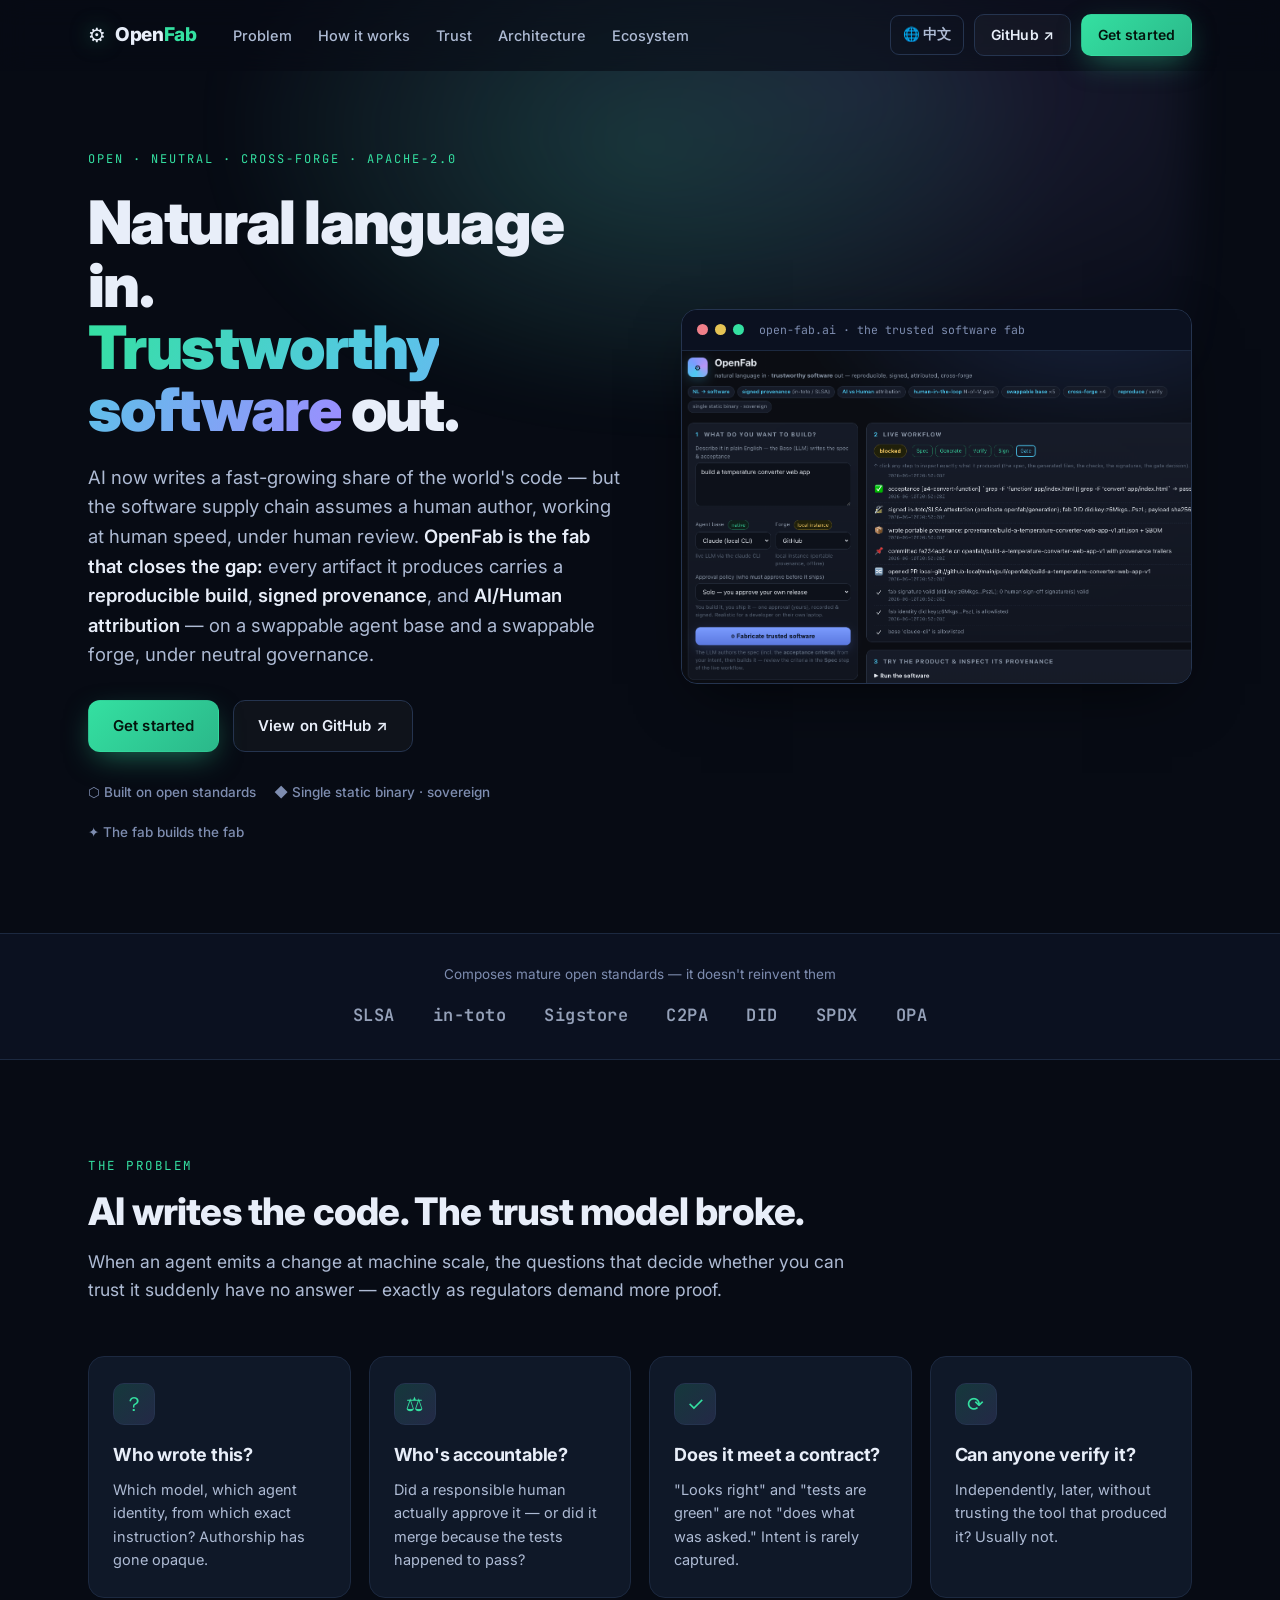
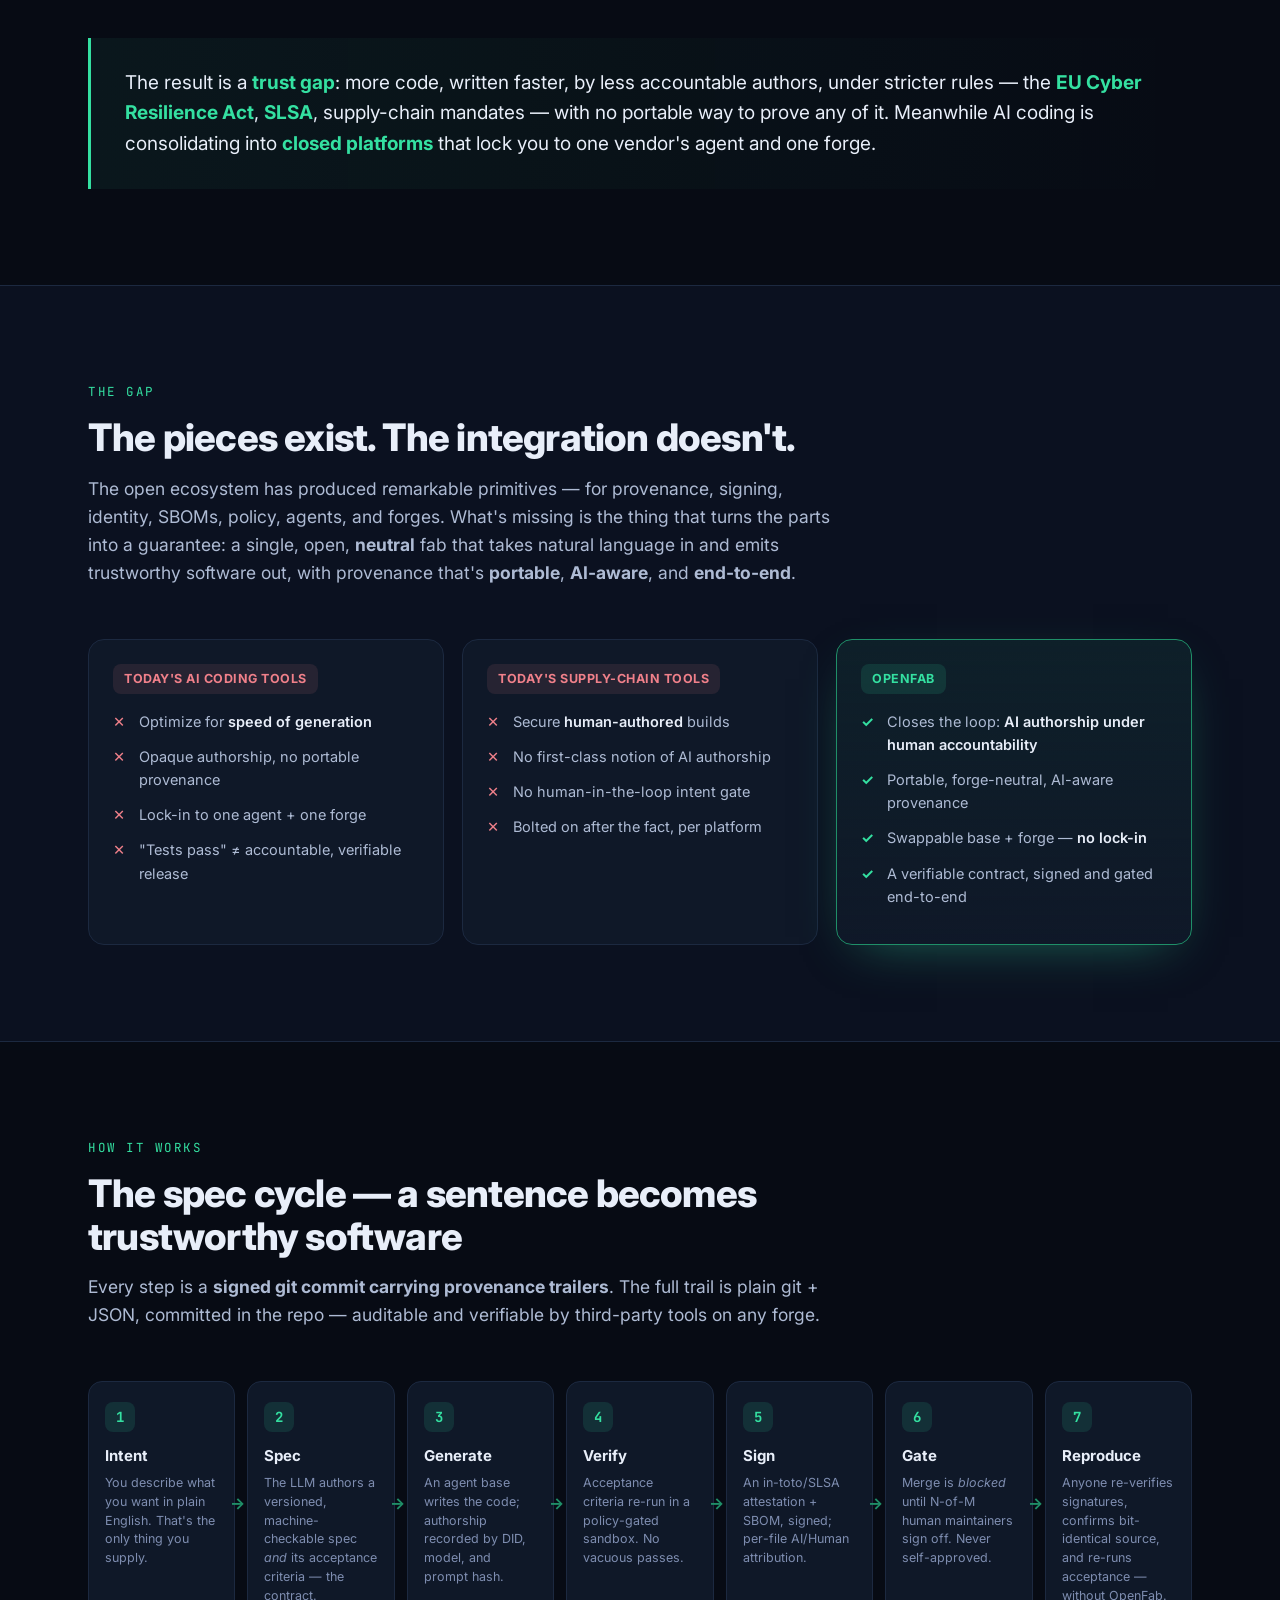
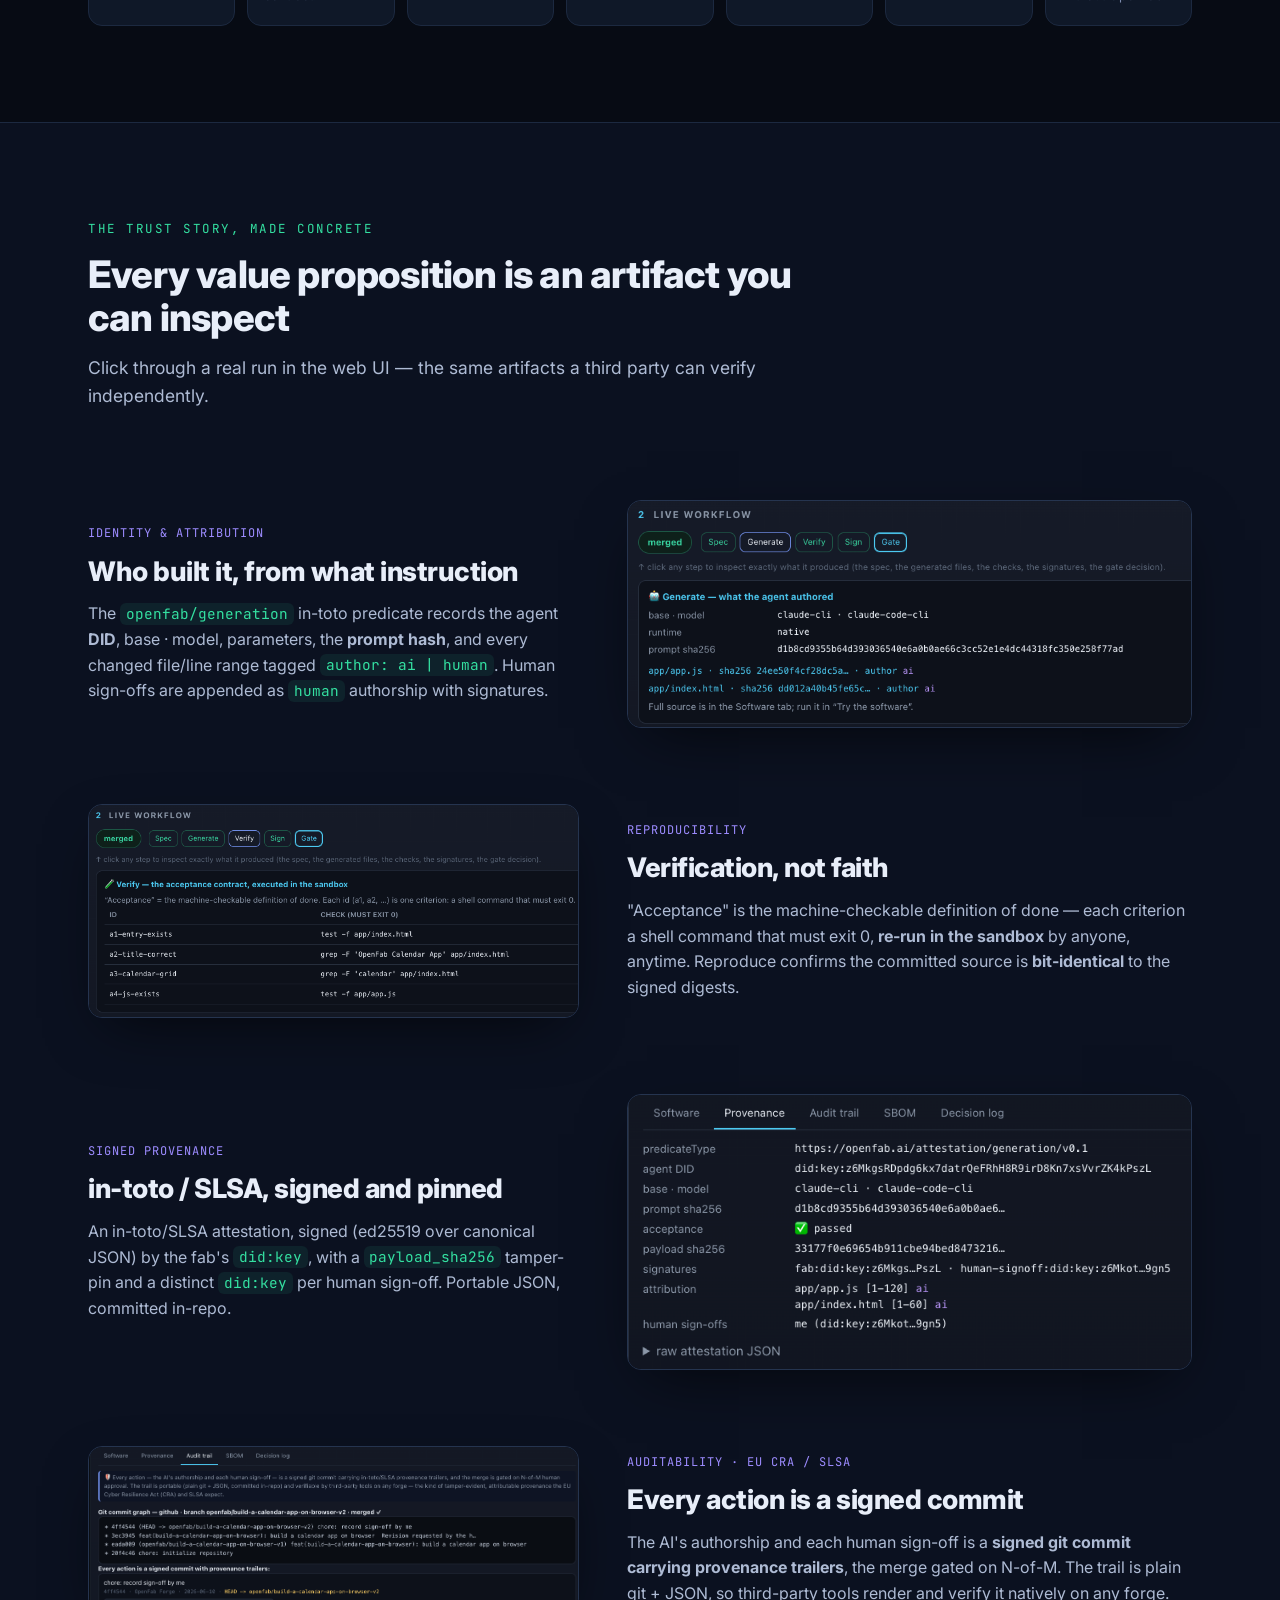
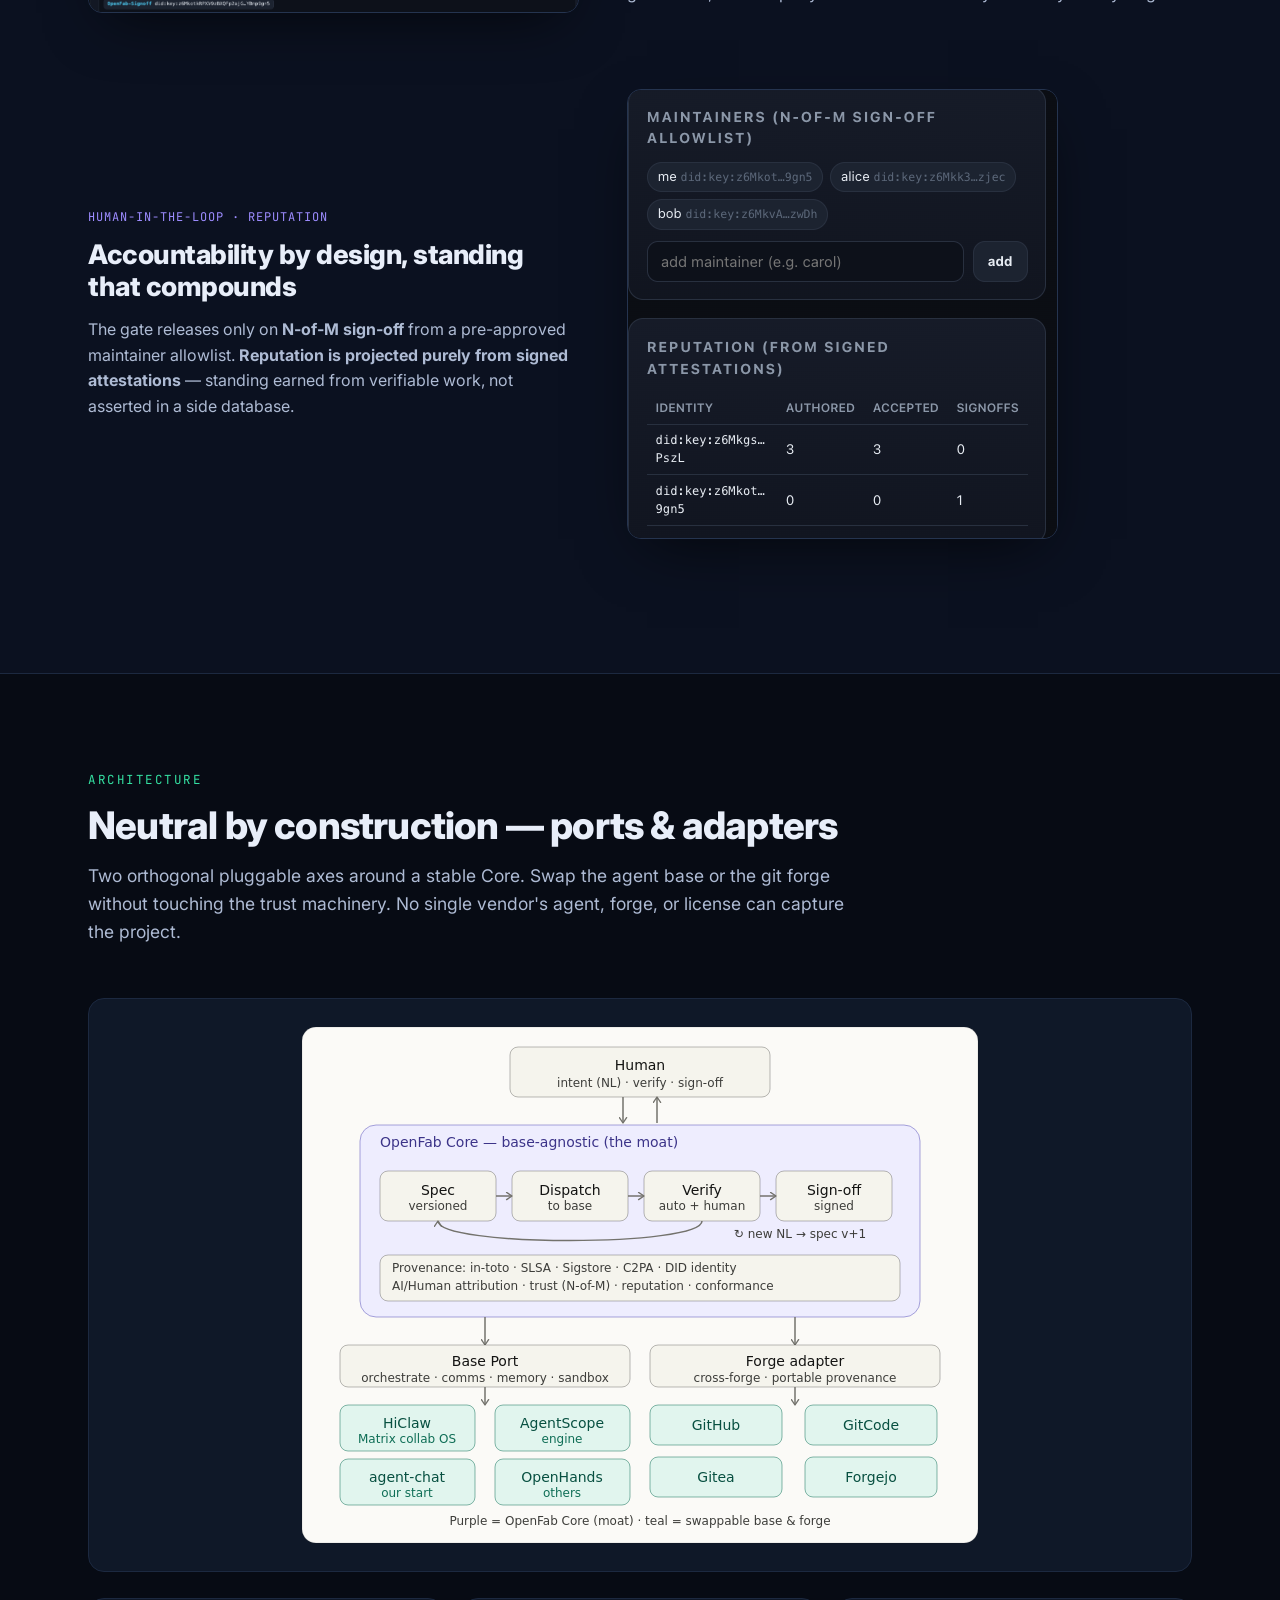
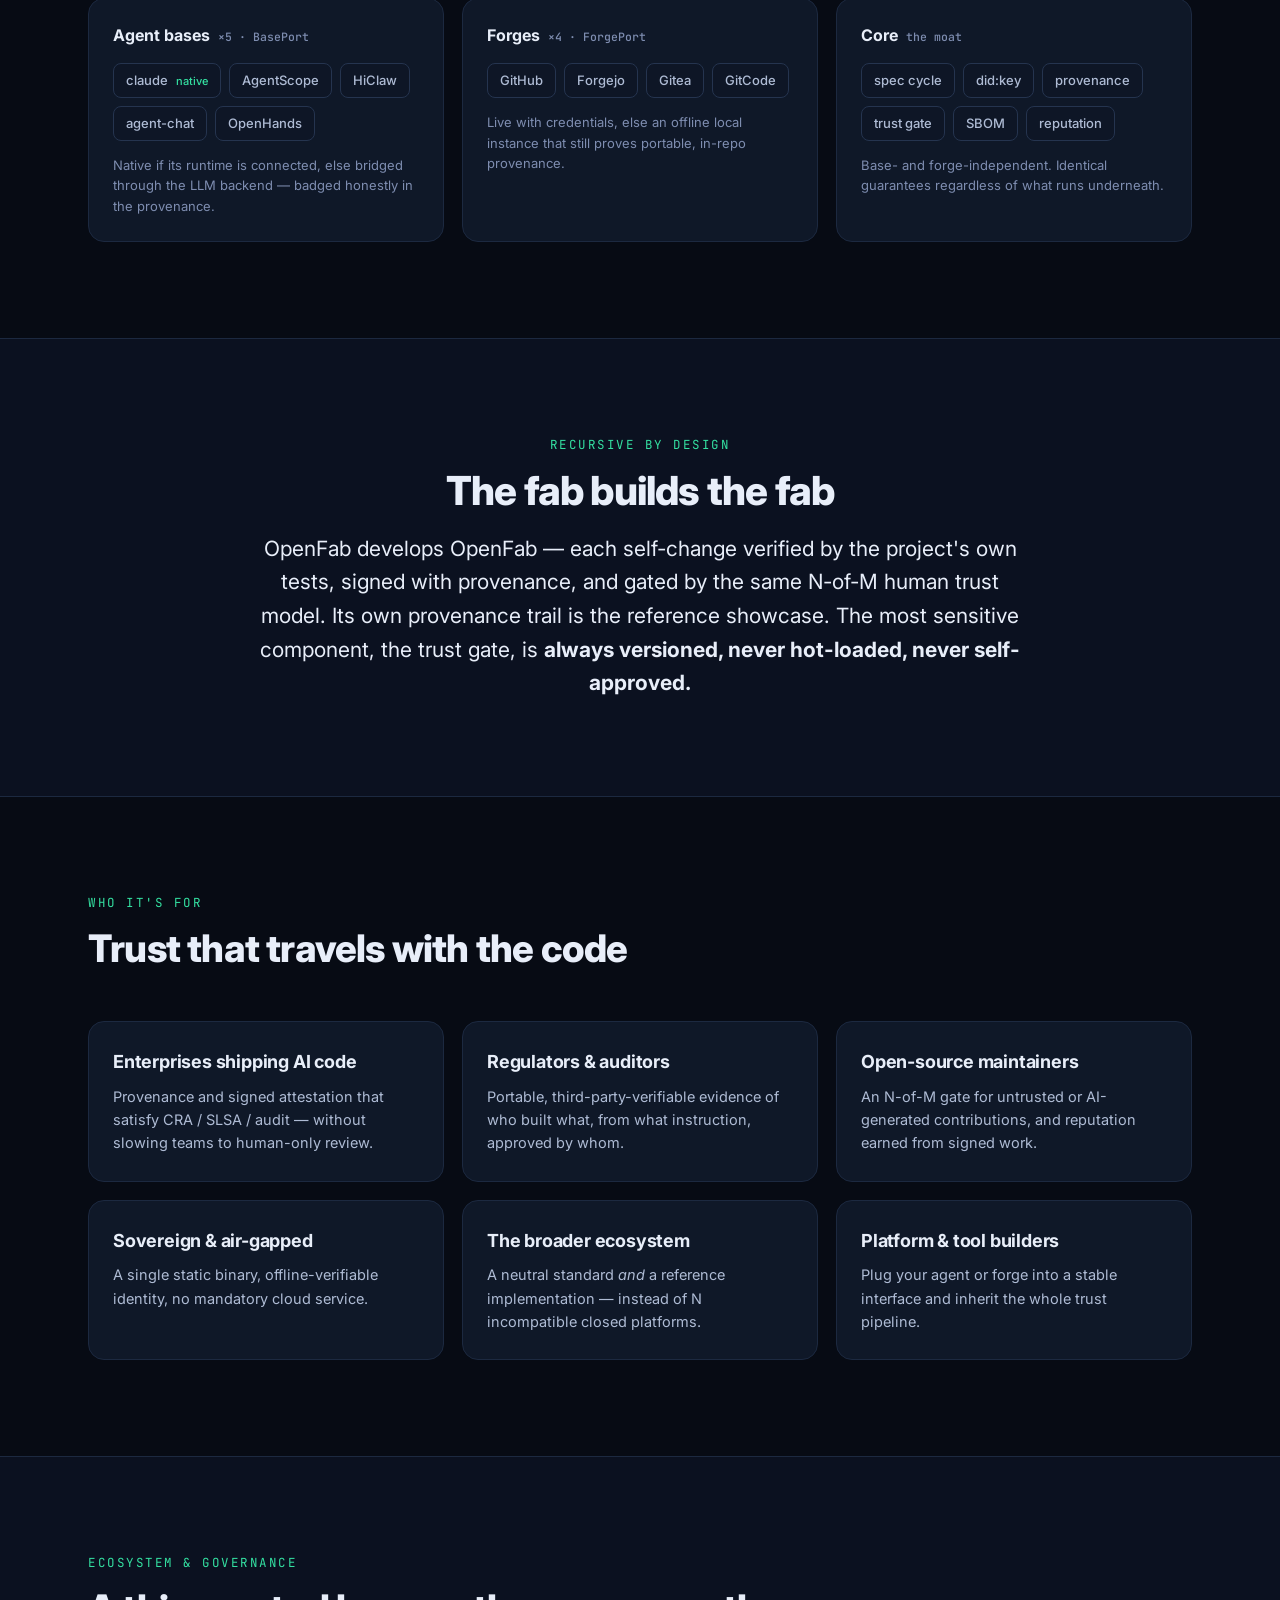
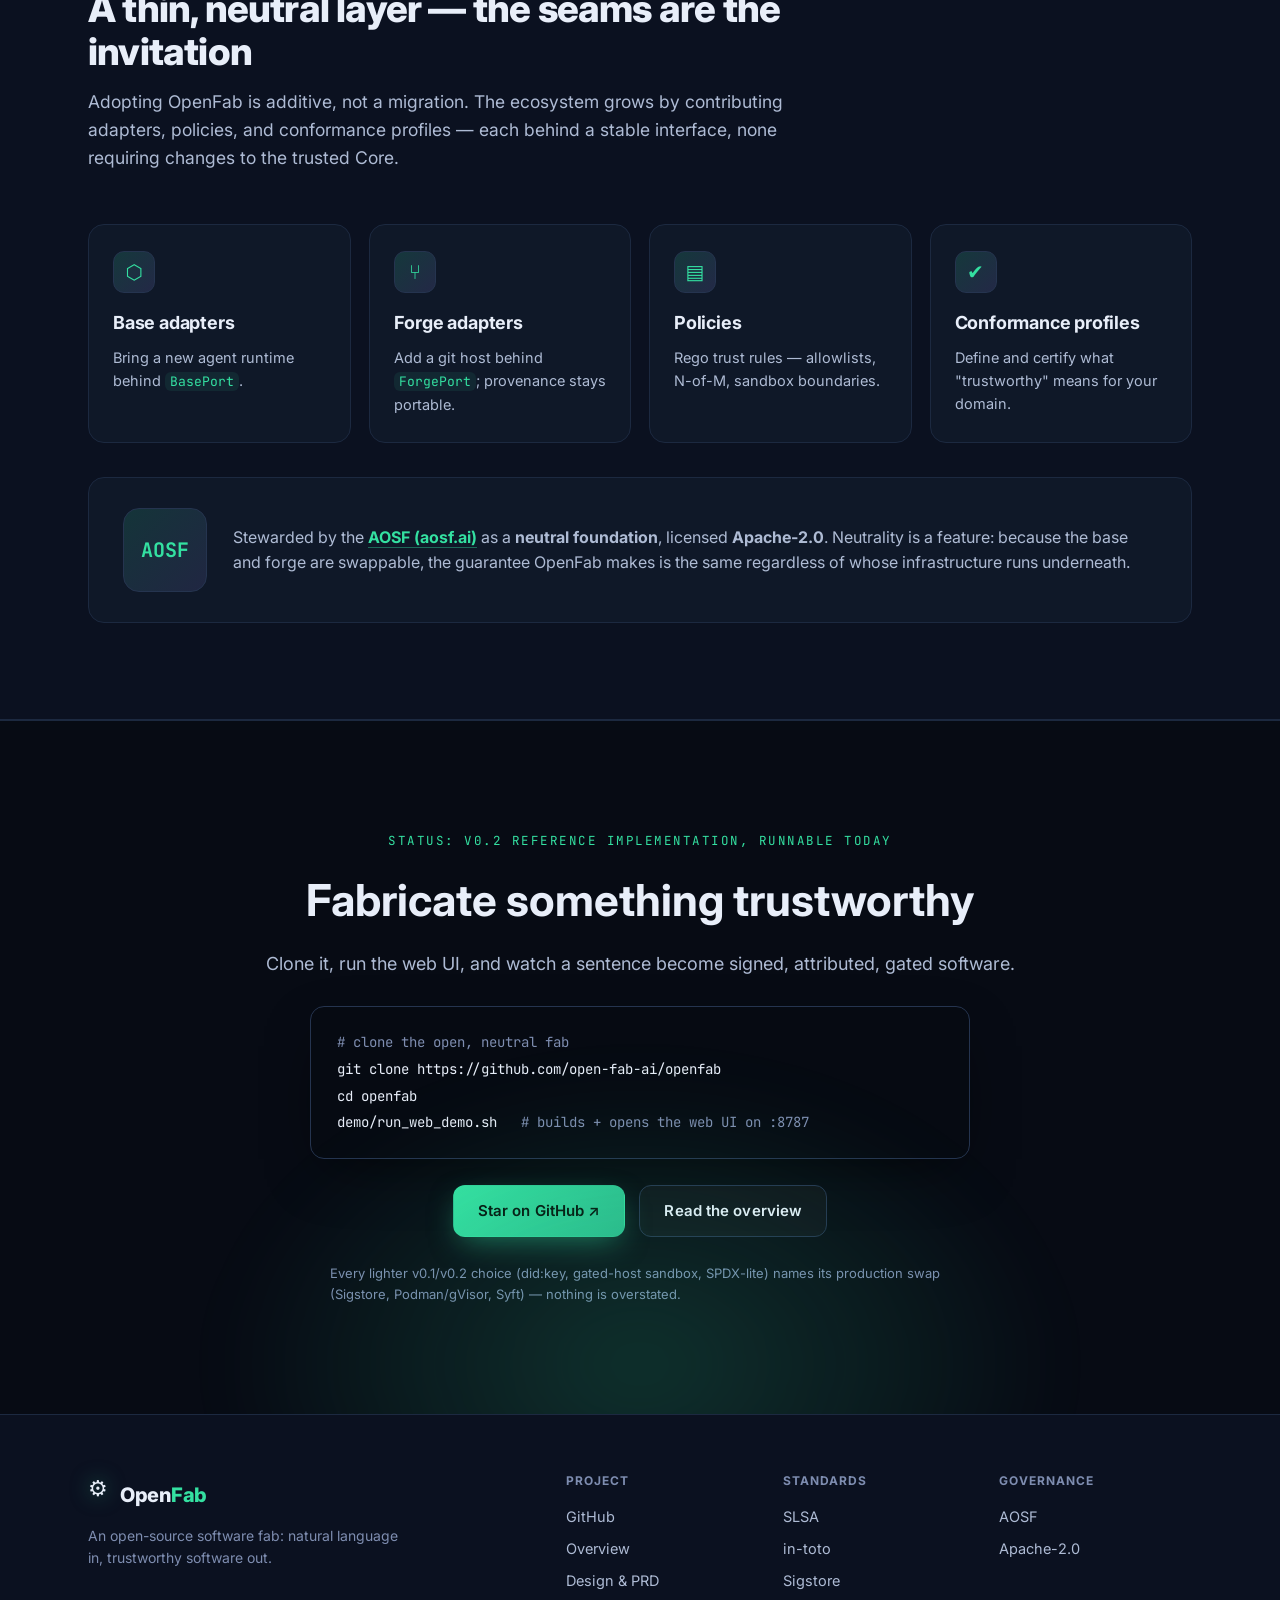
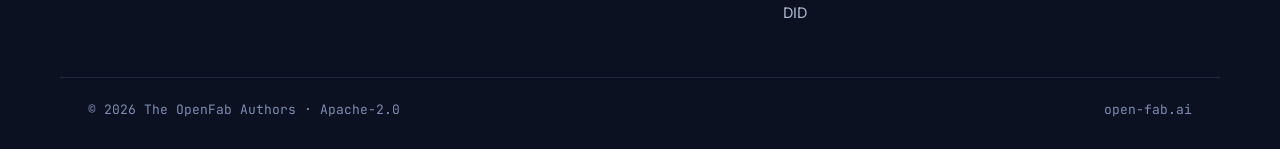
==== commit b8e31246: "feat(site): Chinese version + language switcher; make AOSF clickable - index.zh.html: full zh-CN tra" ====
--- a/index.html
+++ b/index.html
@@ -36,6 +36,7 @@
       <a href="#ecosystem">Ecosystem</a>
     </nav>
     <div class="nav-cta">
+      <a class="lang-switch" href="index.zh.html" hreflang="zh" title="切换到中文">🌐 中文</a>
       <a class="btn ghost sm" href="https://github.com/open-fab-ai/openfab" target="_blank" rel="noopener">GitHub ↗</a>
       <a class="btn primary sm" href="#start">Get started</a>
     </div>
@@ -363,9 +364,9 @@
       <div class="card reveal"><div class="card-ic">✔</div><h3>Conformance profiles</h3><p>Define and certify what "trustworthy" means for your domain.</p></div>
     </div>
     <div class="gov reveal">
-      <div class="gov-badge">AOSF</div>
+      <a class="gov-badge" href="https://aosf.ai" target="_blank" rel="noopener" title="AOSF — aosf.ai">AOSF</a>
       <p>
-        Stewarded by the <strong>AOSF (aosf.ai)</strong> as a <strong>neutral foundation</strong>,
+        Stewarded by the <strong><a class="inline-link" href="https://aosf.ai" target="_blank" rel="noopener">AOSF (aosf.ai)</a></strong> as a <strong>neutral foundation</strong>,
         licensed <strong>Apache-2.0</strong>. Neutrality is a feature: because the base and forge
         are swappable, the guarantee OpenFab makes is the same regardless of whose infrastructure
         runs underneath.
--- a/style.css
+++ b/style.css
@@ -77,7 +77,11 @@
 .nav-links { display: flex; gap: 26px; margin-left: 8px; flex: 1; }
 .nav-links a { color: var(--ink-2); font-size: 14.5px; font-weight: 500; transition: color .15s; }
 .nav-links a:hover { color: var(--ink); }
-.nav-cta { display: flex; gap: 10px; }
+.nav-cta { display: flex; gap: 10px; align-items: center; }
+.lang-switch { font-size: 13.5px; font-weight: 600; color: var(--ink-2); padding: 8px 12px; border-radius: 9px; border: 1px solid var(--line-2); transition: color .15s, border-color .15s, background .15s; white-space: nowrap; }
+.lang-switch:hover { color: var(--green); border-color: var(--green-d); background: rgba(52,224,161,.06); }
+.inline-link { color: var(--green); text-decoration: none; border-bottom: 1px solid rgba(52,224,161,.4); transition: border-color .15s; }
+.inline-link:hover { border-bottom-color: var(--green); }
 .nav-burger { display: none; background: none; border: none; color: var(--ink); font-size: 22px; cursor: pointer; }
 
 /* ---------- hero ---------- */
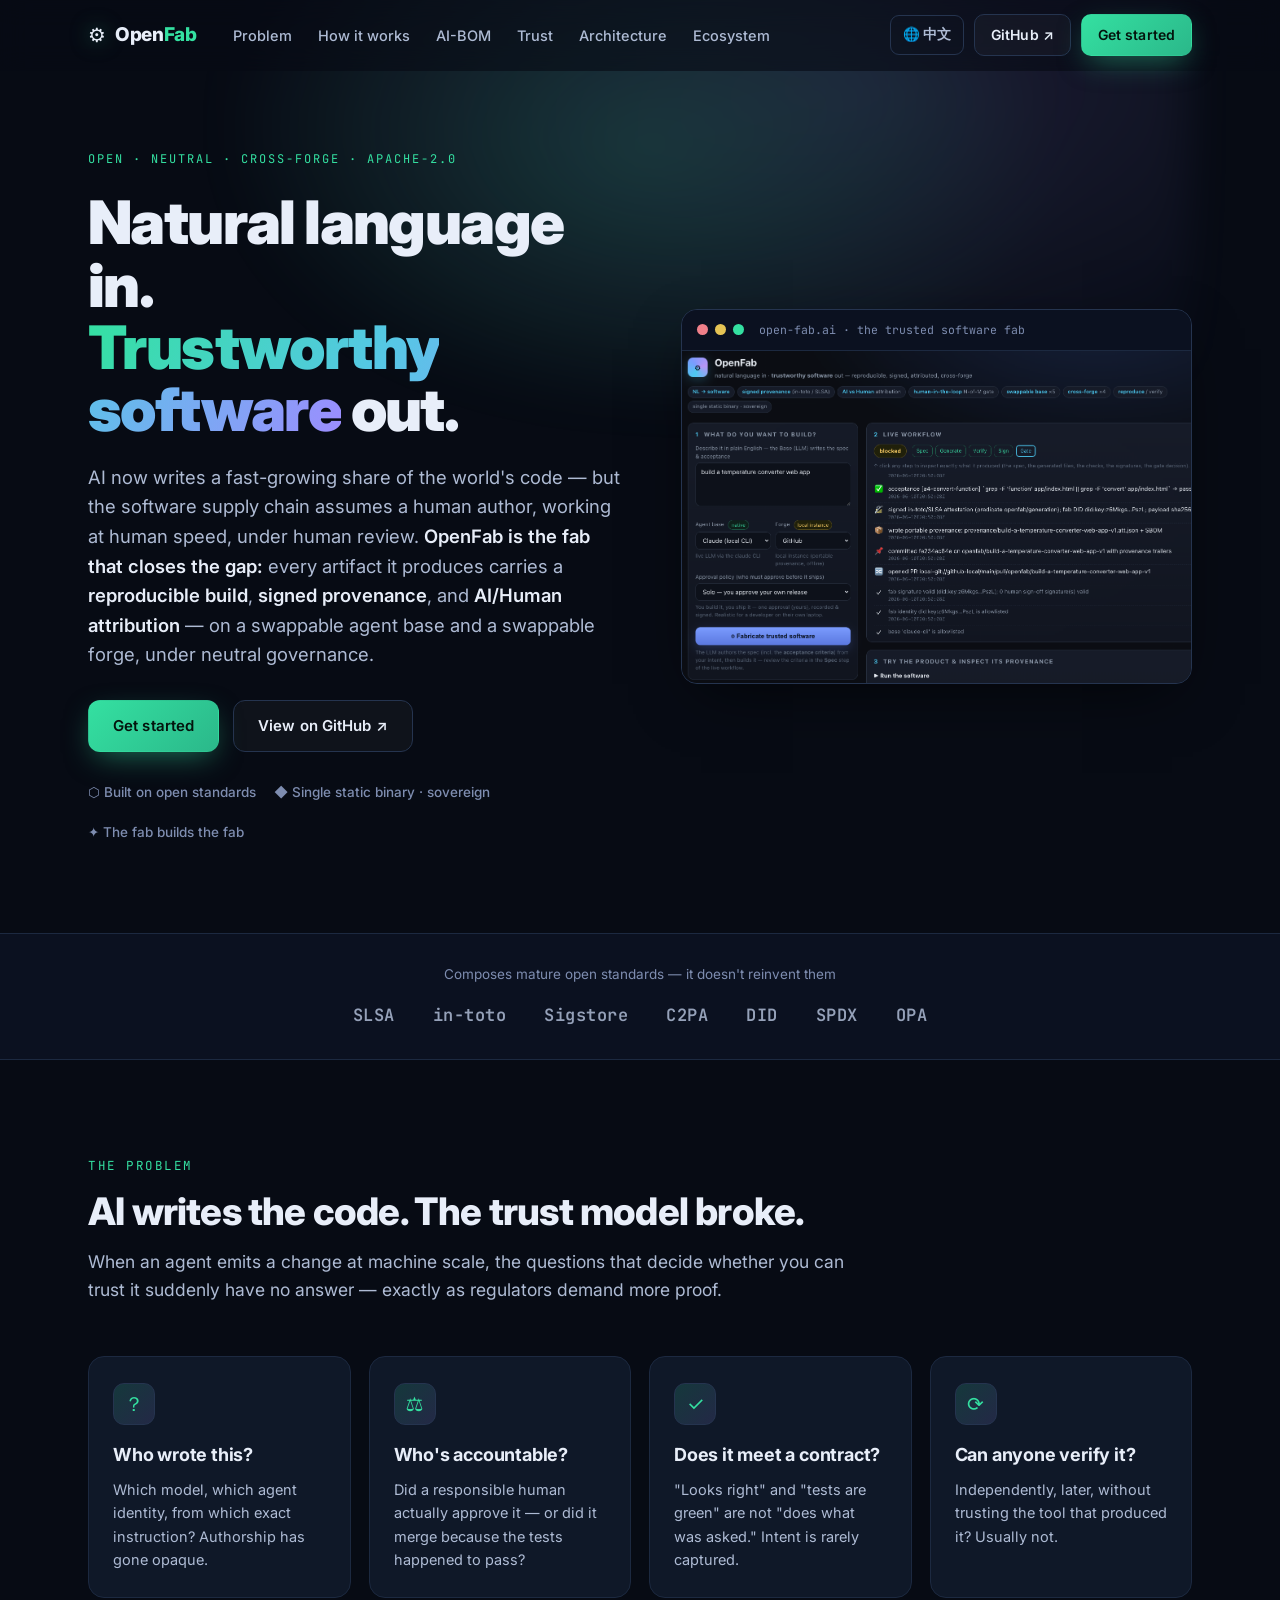
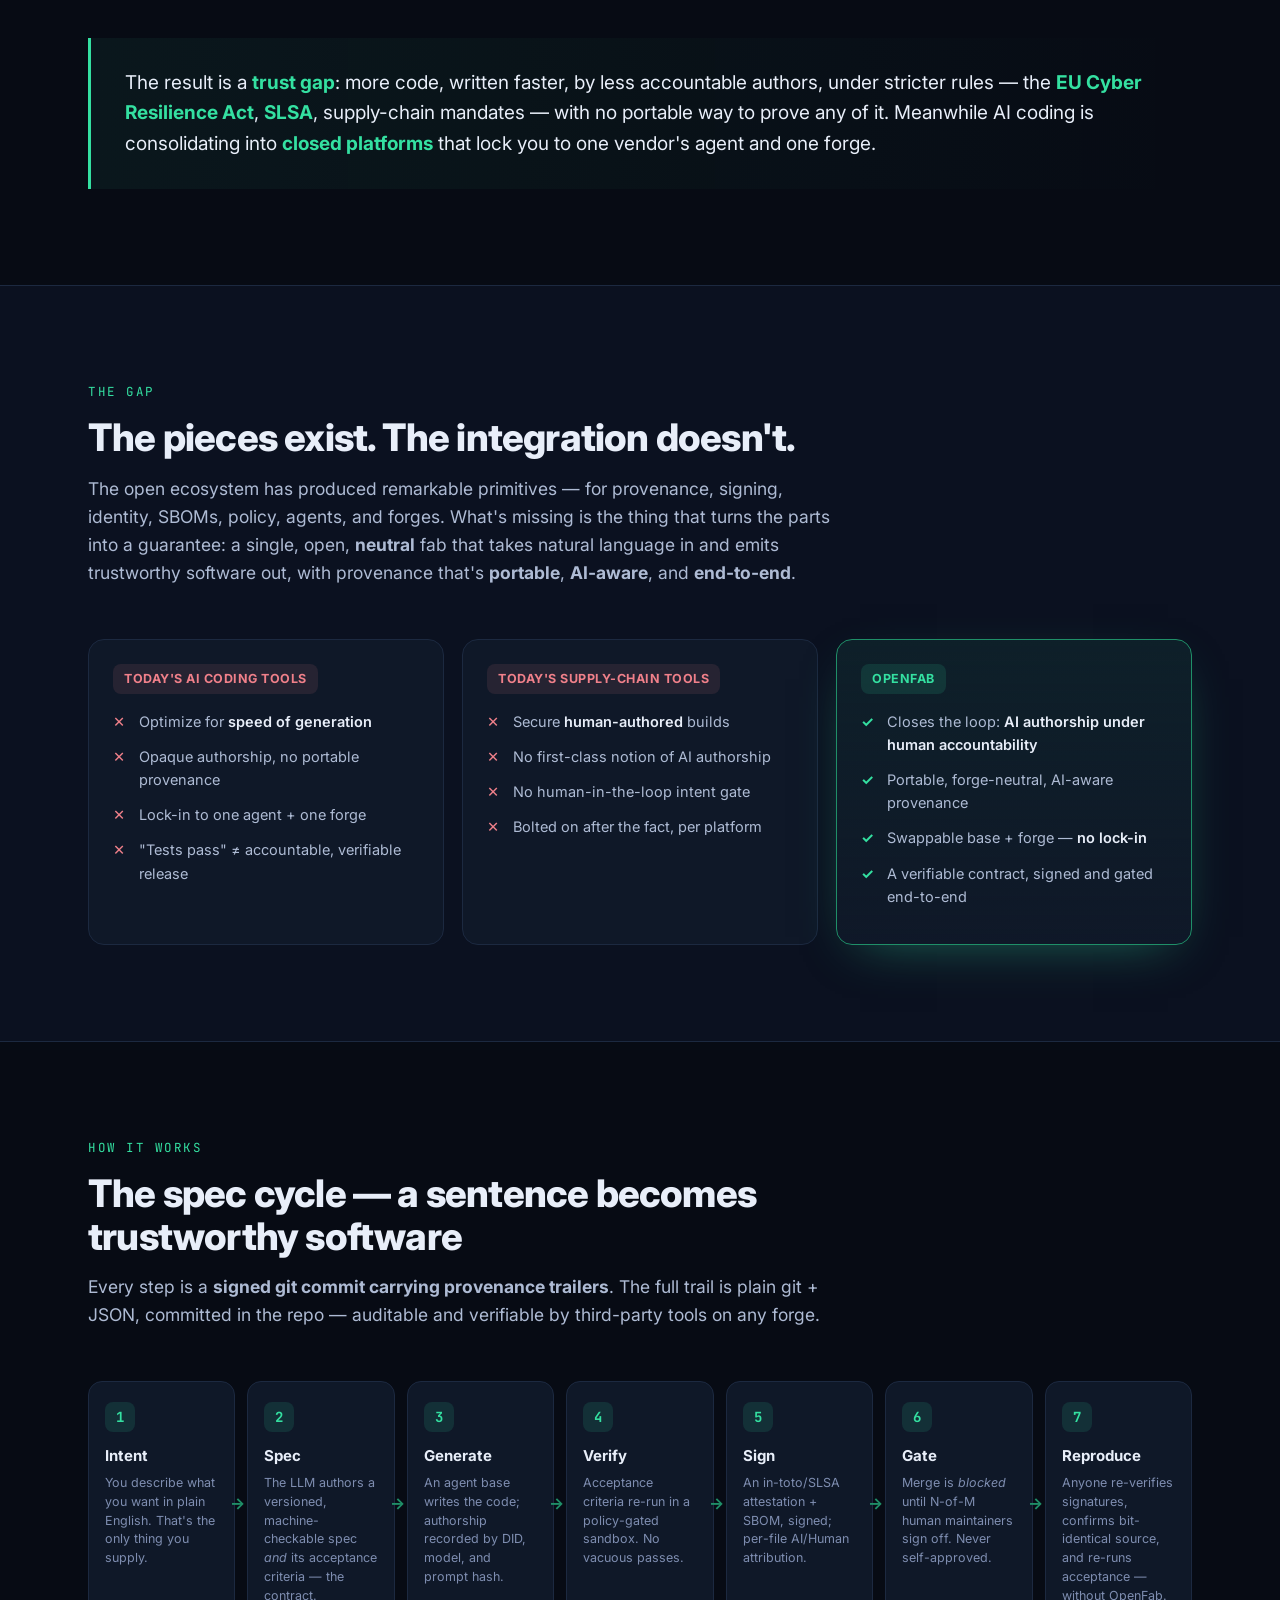
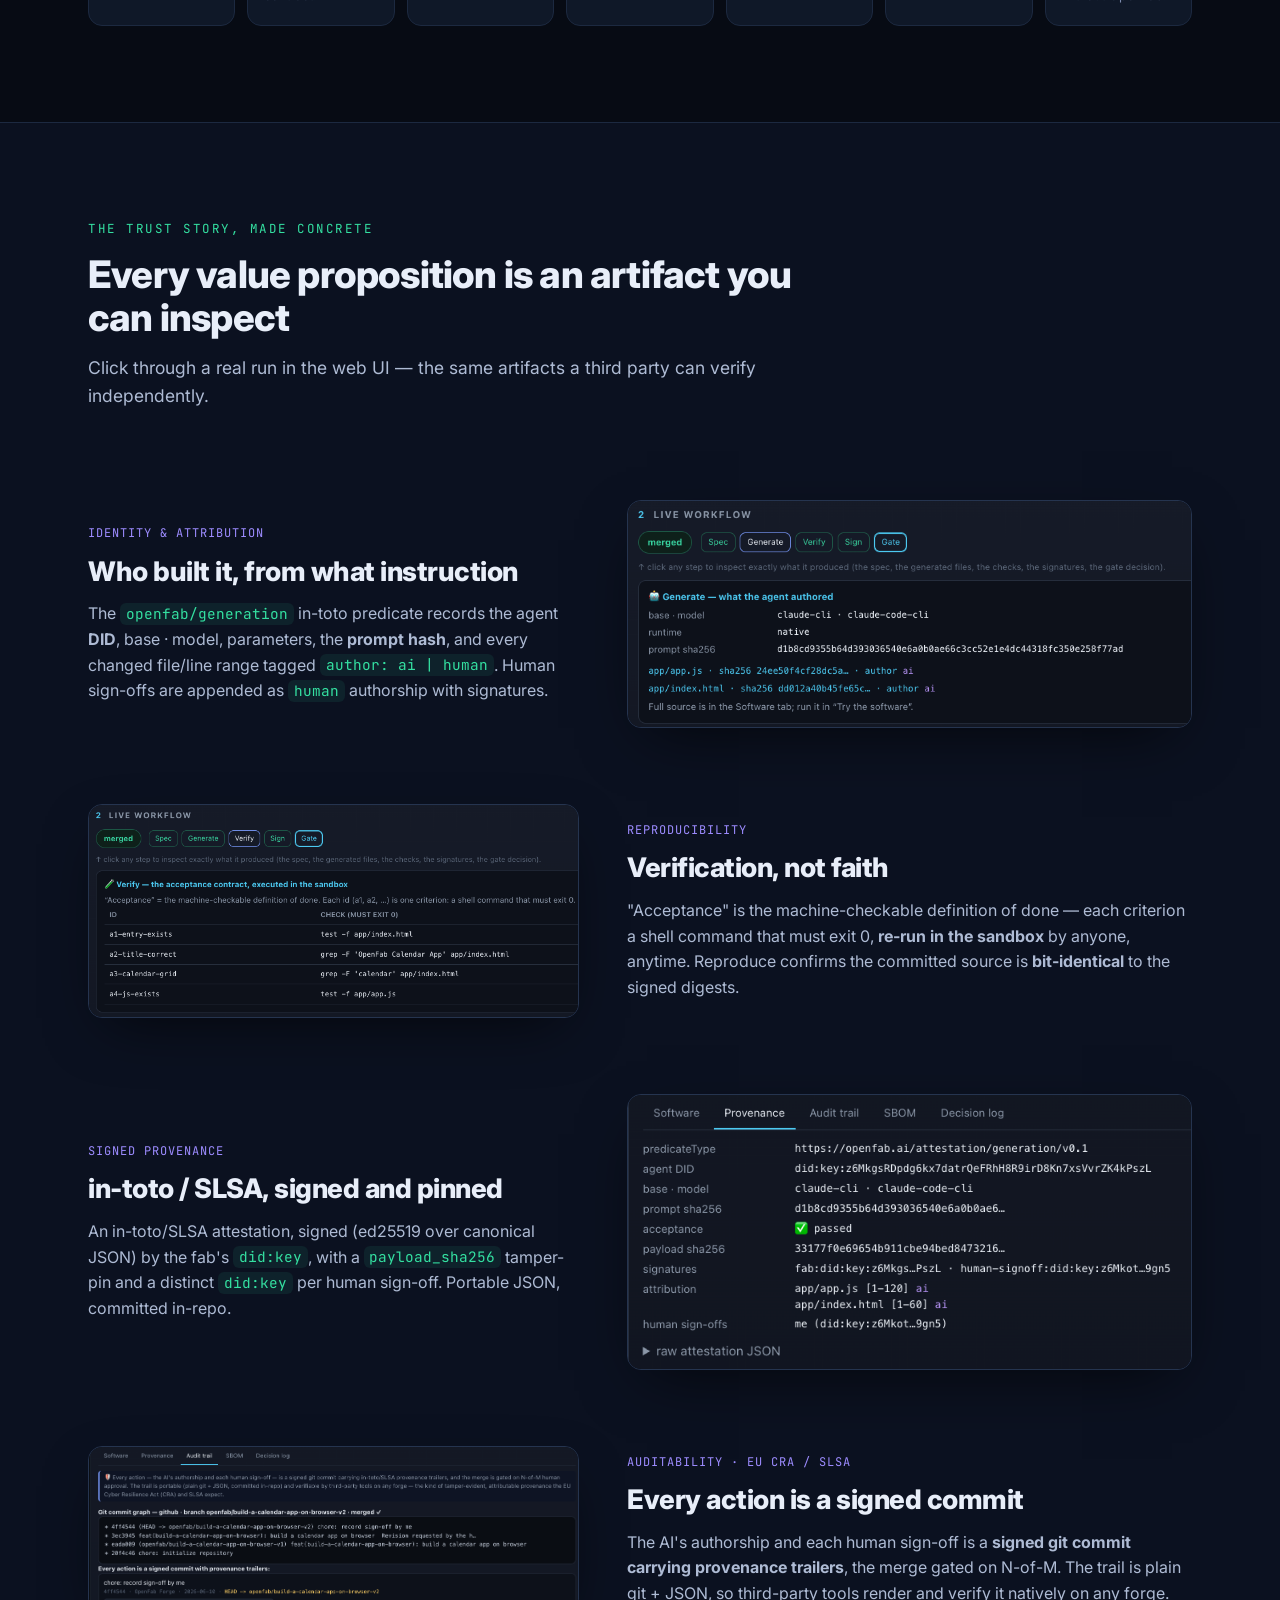
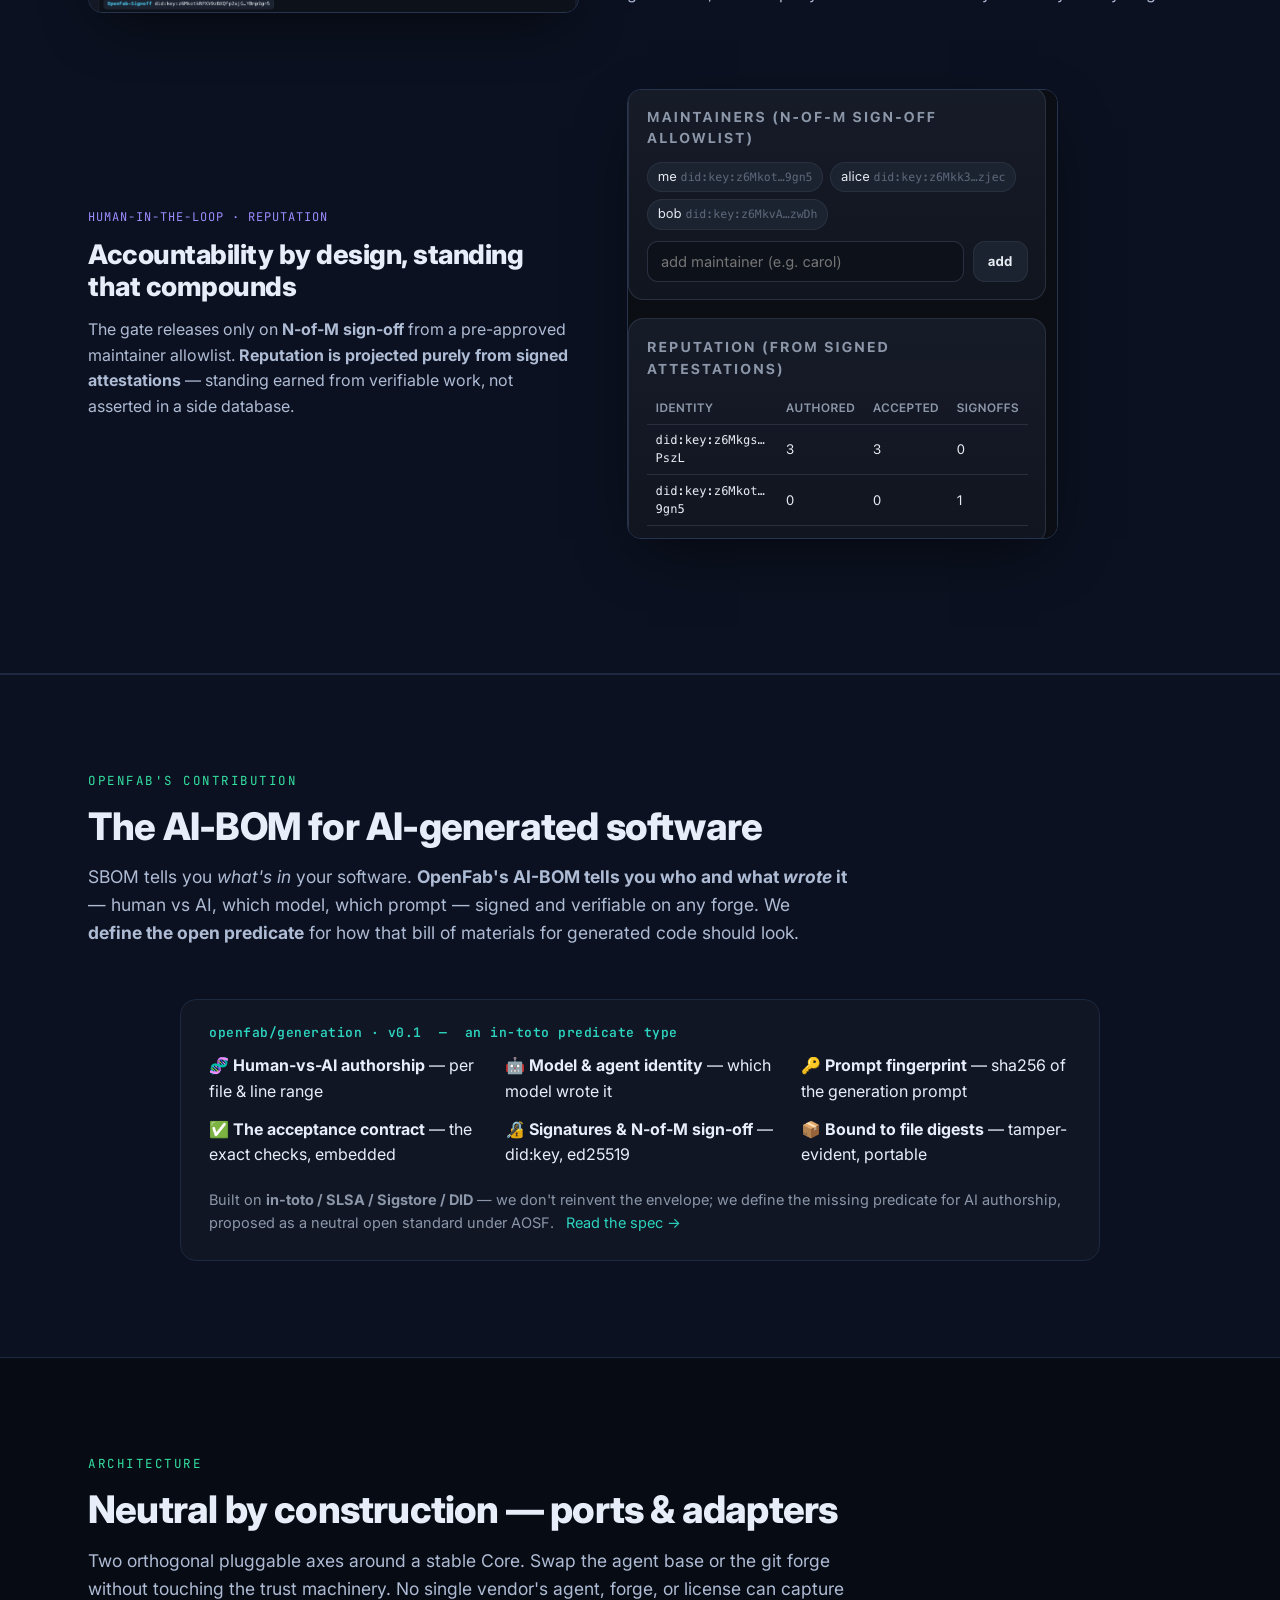
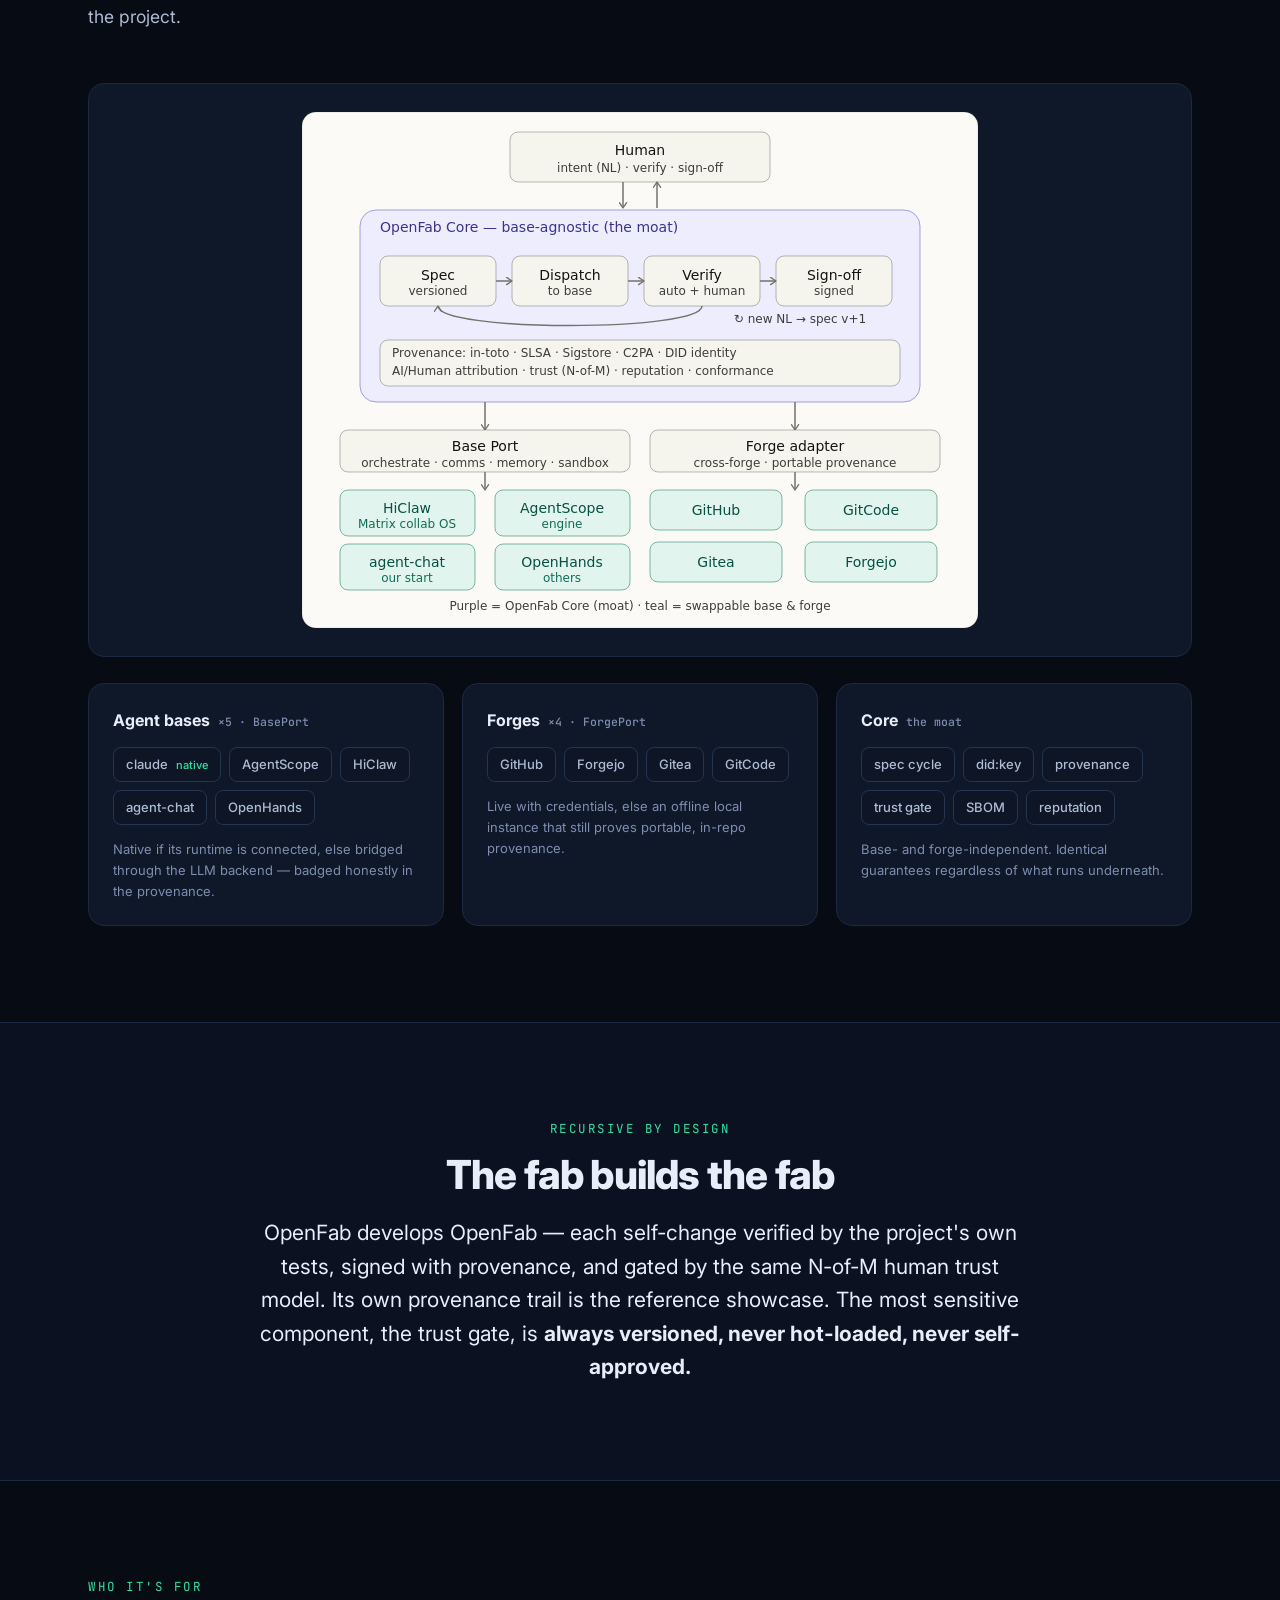
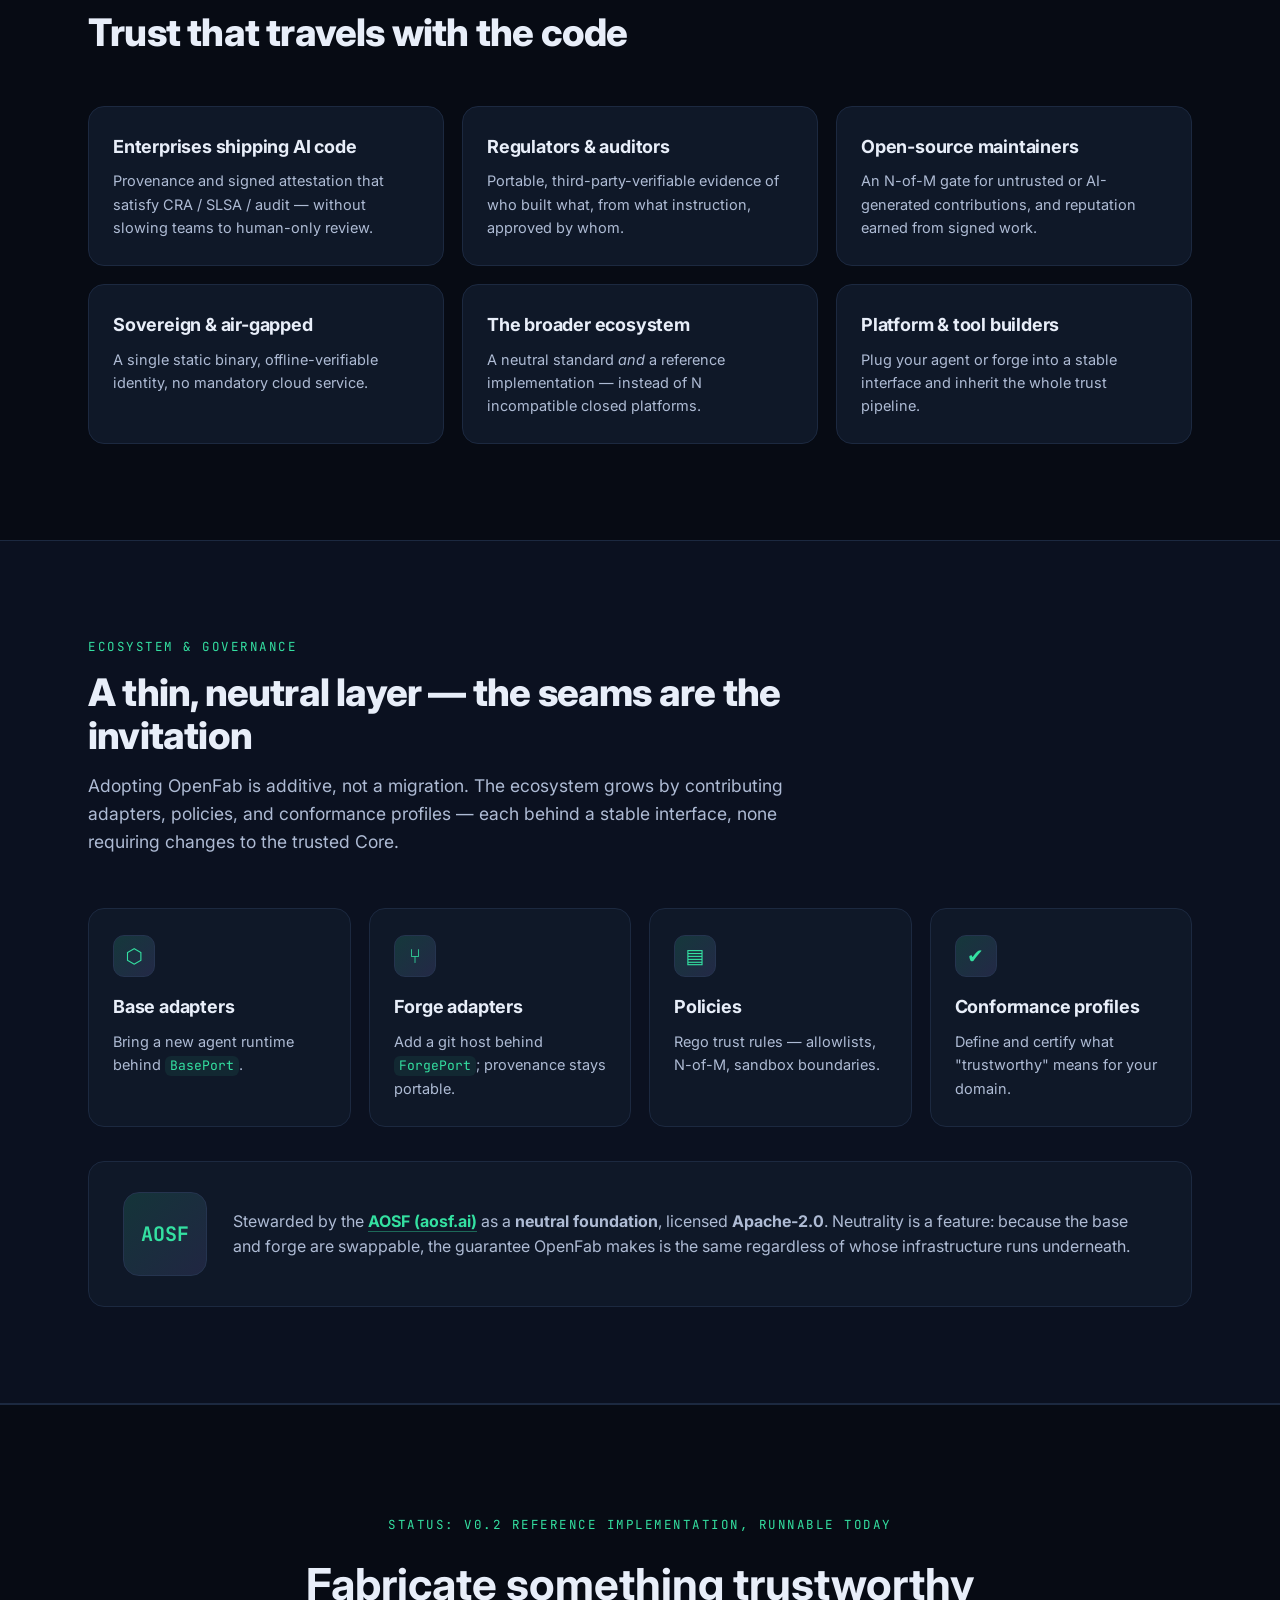
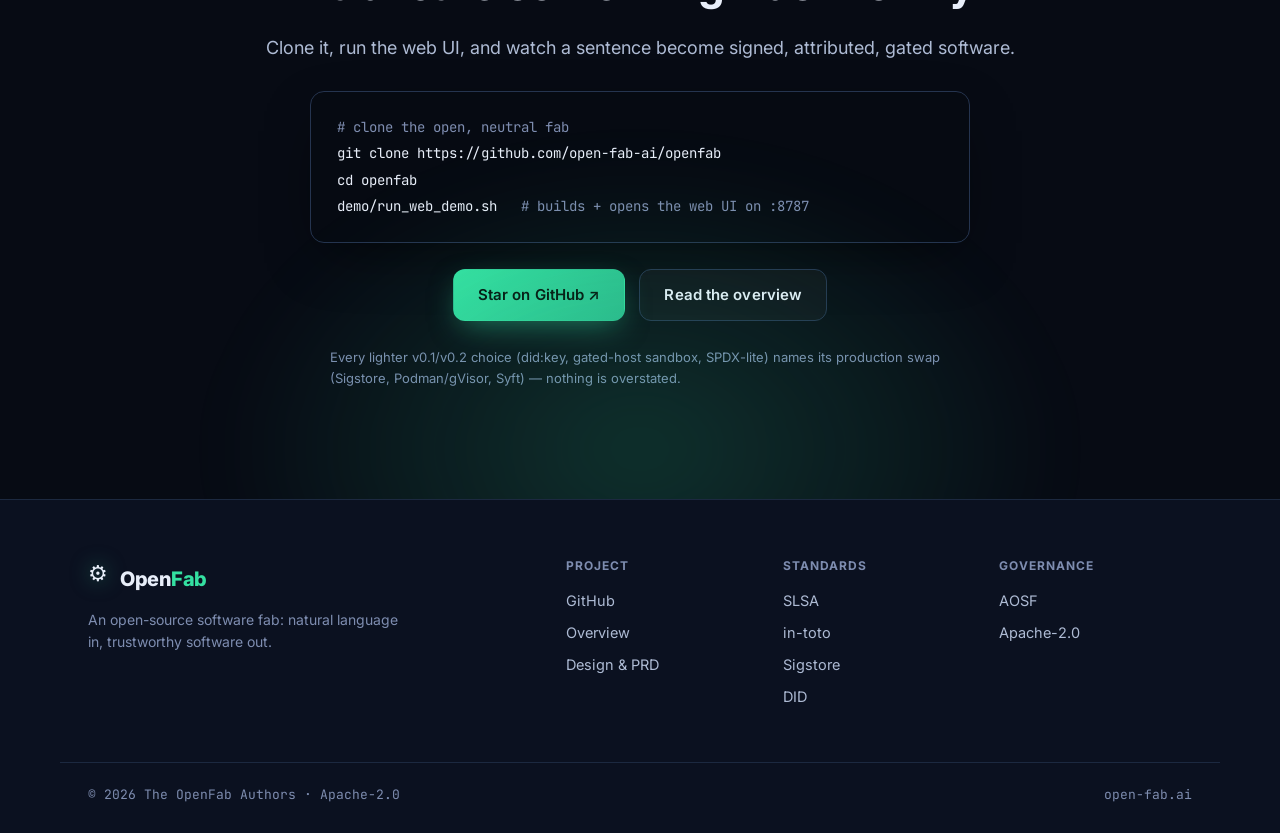
==== commit c05bd9cb: "feat(site): highlight OpenFab's AI-BOM / generation predicate contribution New homepage section + na" ====
--- a/index.html
+++ b/index.html
@@ -31,6 +31,7 @@
     <nav class="nav-links">
       <a href="#problem">Problem</a>
       <a href="#how">How it works</a>
+      <a href="#aibom">AI-BOM</a>
       <a href="#trust">Trust</a>
       <a href="#architecture">Architecture</a>
       <a href="#ecosystem">Ecosystem</a>
@@ -260,6 +261,41 @@
   </div>
 </section>
 
+<!-- ============ AI-BOM / GENERATION PREDICATE ============ -->
+<section class="section alt" id="aibom">
+  <div class="container">
+    <div class="section-head reveal">
+      <div class="kicker">OpenFab's contribution</div>
+      <h2>The AI-BOM for AI-generated software</h2>
+      <p class="section-sub">
+        SBOM tells you <em>what's in</em> your software. <strong>OpenFab's AI-BOM tells you
+        who and what <em>wrote</em> it</strong> — human vs AI, which model, which prompt —
+        signed and verifiable on any forge. We <strong>define the open predicate</strong>
+        for how that bill of materials for generated code should look.
+      </p>
+    </div>
+    <div class="reveal" style="max-width:920px;margin:0 auto;background:rgba(255,255,255,.02);border:1px solid var(--line,#1e2a40);border-radius:16px;padding:26px 28px">
+      <div style="font:600 13px/1 ui-monospace,JetBrains Mono,monospace;color:var(--accent,#2dd4bf);letter-spacing:.04em;margin-bottom:14px">
+        openfab/generation · v0.1 &nbsp;—&nbsp; an in-toto predicate type
+      </div>
+      <ul style="list-style:none;margin:0;padding:0;display:grid;grid-template-columns:repeat(auto-fit,minmax(230px,1fr));gap:12px 26px">
+        <li>🧬 <strong>Human-vs-AI authorship</strong> — per file &amp; line range</li>
+        <li>🤖 <strong>Model &amp; agent identity</strong> — which model wrote it</li>
+        <li>🔑 <strong>Prompt fingerprint</strong> — sha256 of the generation prompt</li>
+        <li>✅ <strong>The acceptance contract</strong> — the exact checks, embedded</li>
+        <li>🔏 <strong>Signatures &amp; N-of-M sign-off</strong> — did:key, ed25519</li>
+        <li>📦 <strong>Bound to file digests</strong> — tamper-evident, portable</li>
+      </ul>
+      <p style="margin:20px 0 0;color:var(--muted,#8b97a8);font-size:14.5px">
+        Built on <strong>in-toto / SLSA / Sigstore / DID</strong> — we don't reinvent the
+        envelope; we define the missing predicate for AI authorship, proposed as a neutral
+        open standard under AOSF. &nbsp;
+        <a href="/attestation/generation/v0.1/" style="color:var(--accent,#2dd4bf);white-space:nowrap">Read the spec →</a>
+      </p>
+    </div>
+  </div>
+</section>
+
 <!-- ============ ARCHITECTURE ============ -->
 <section class="section" id="architecture">
   <div class="container">
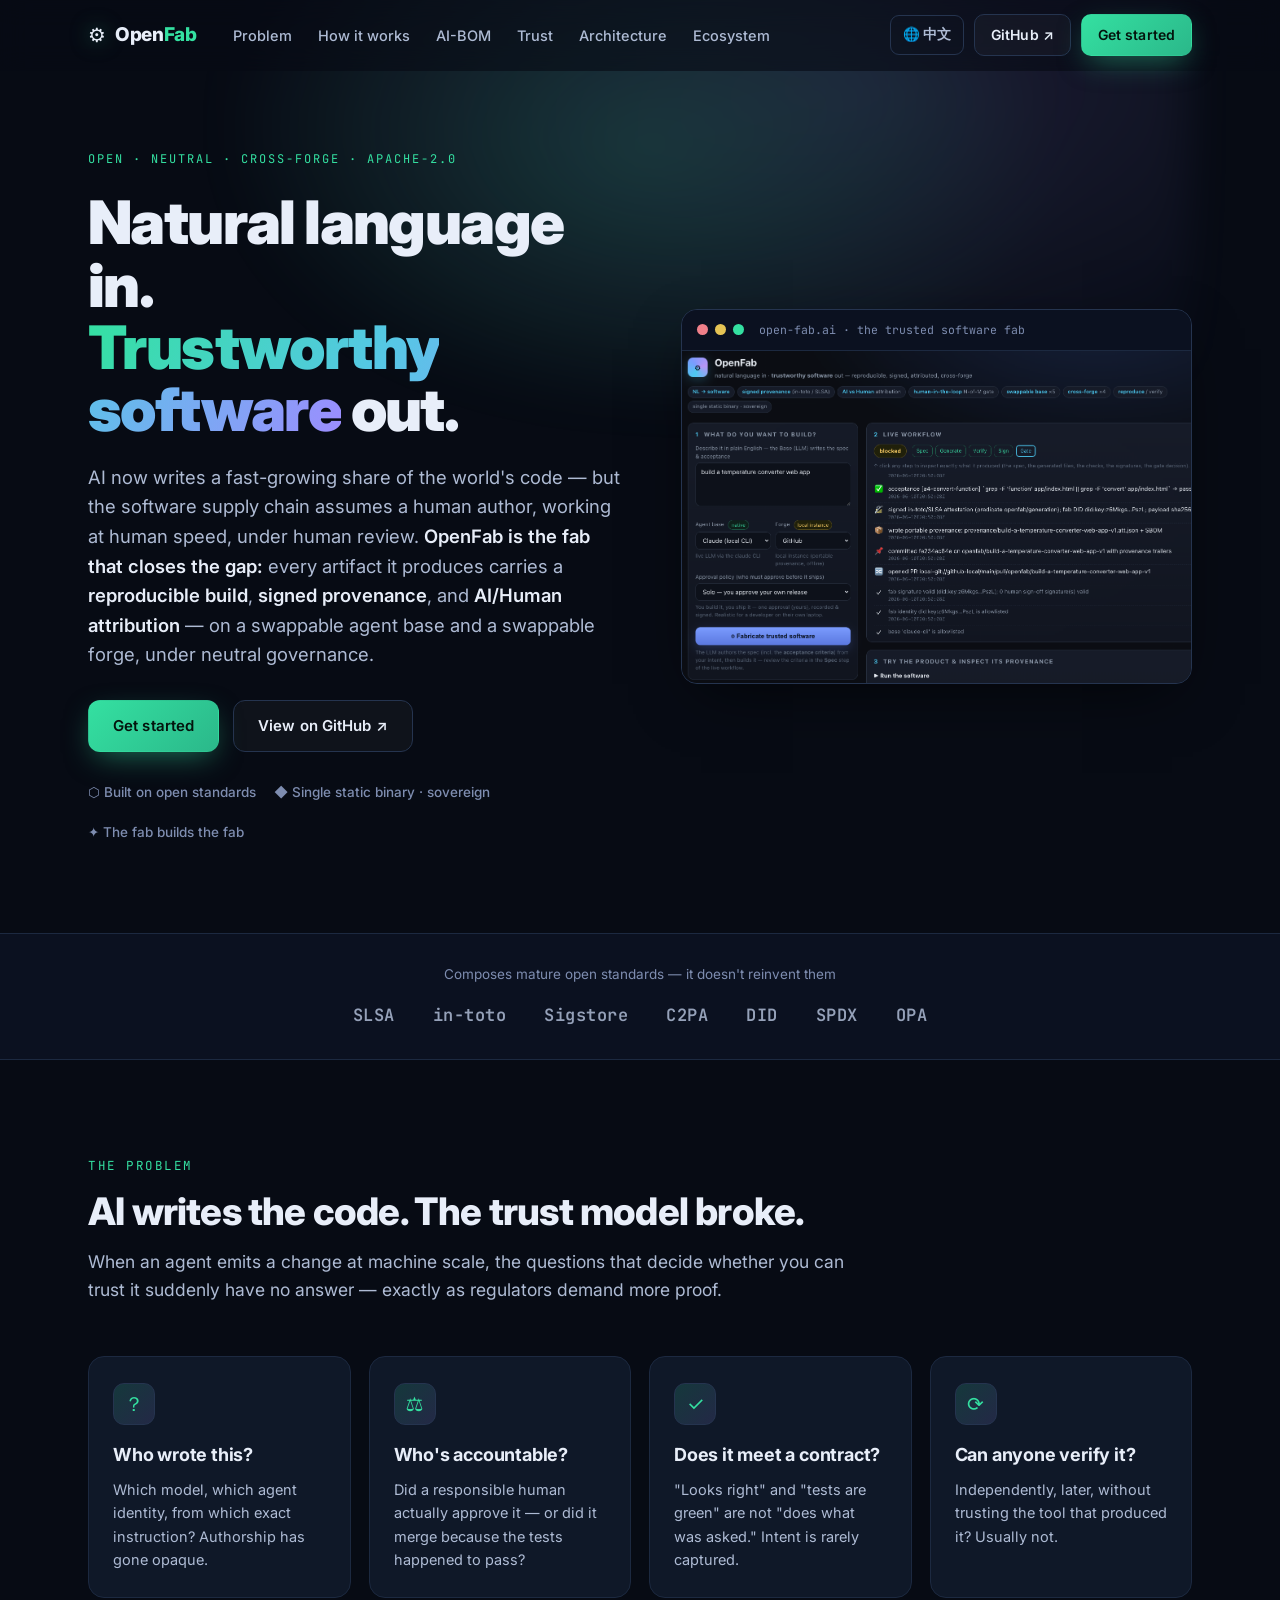
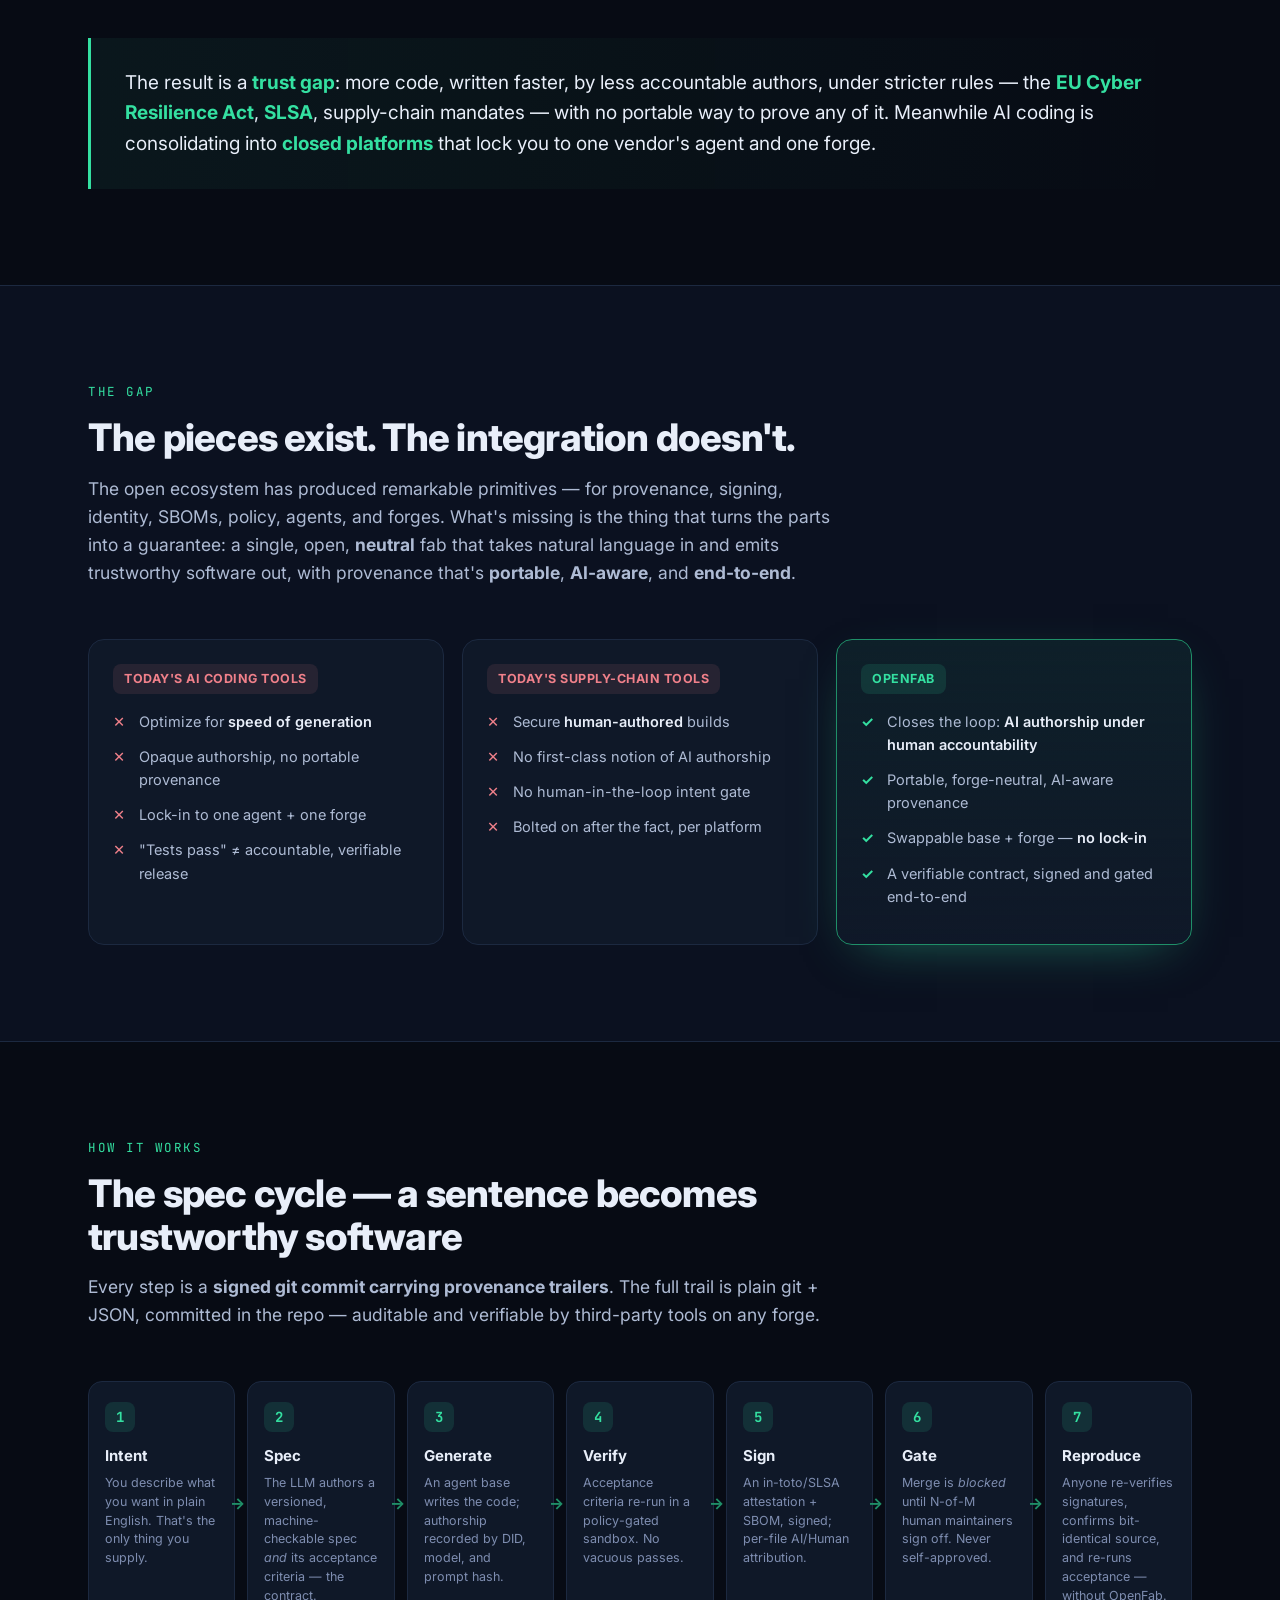
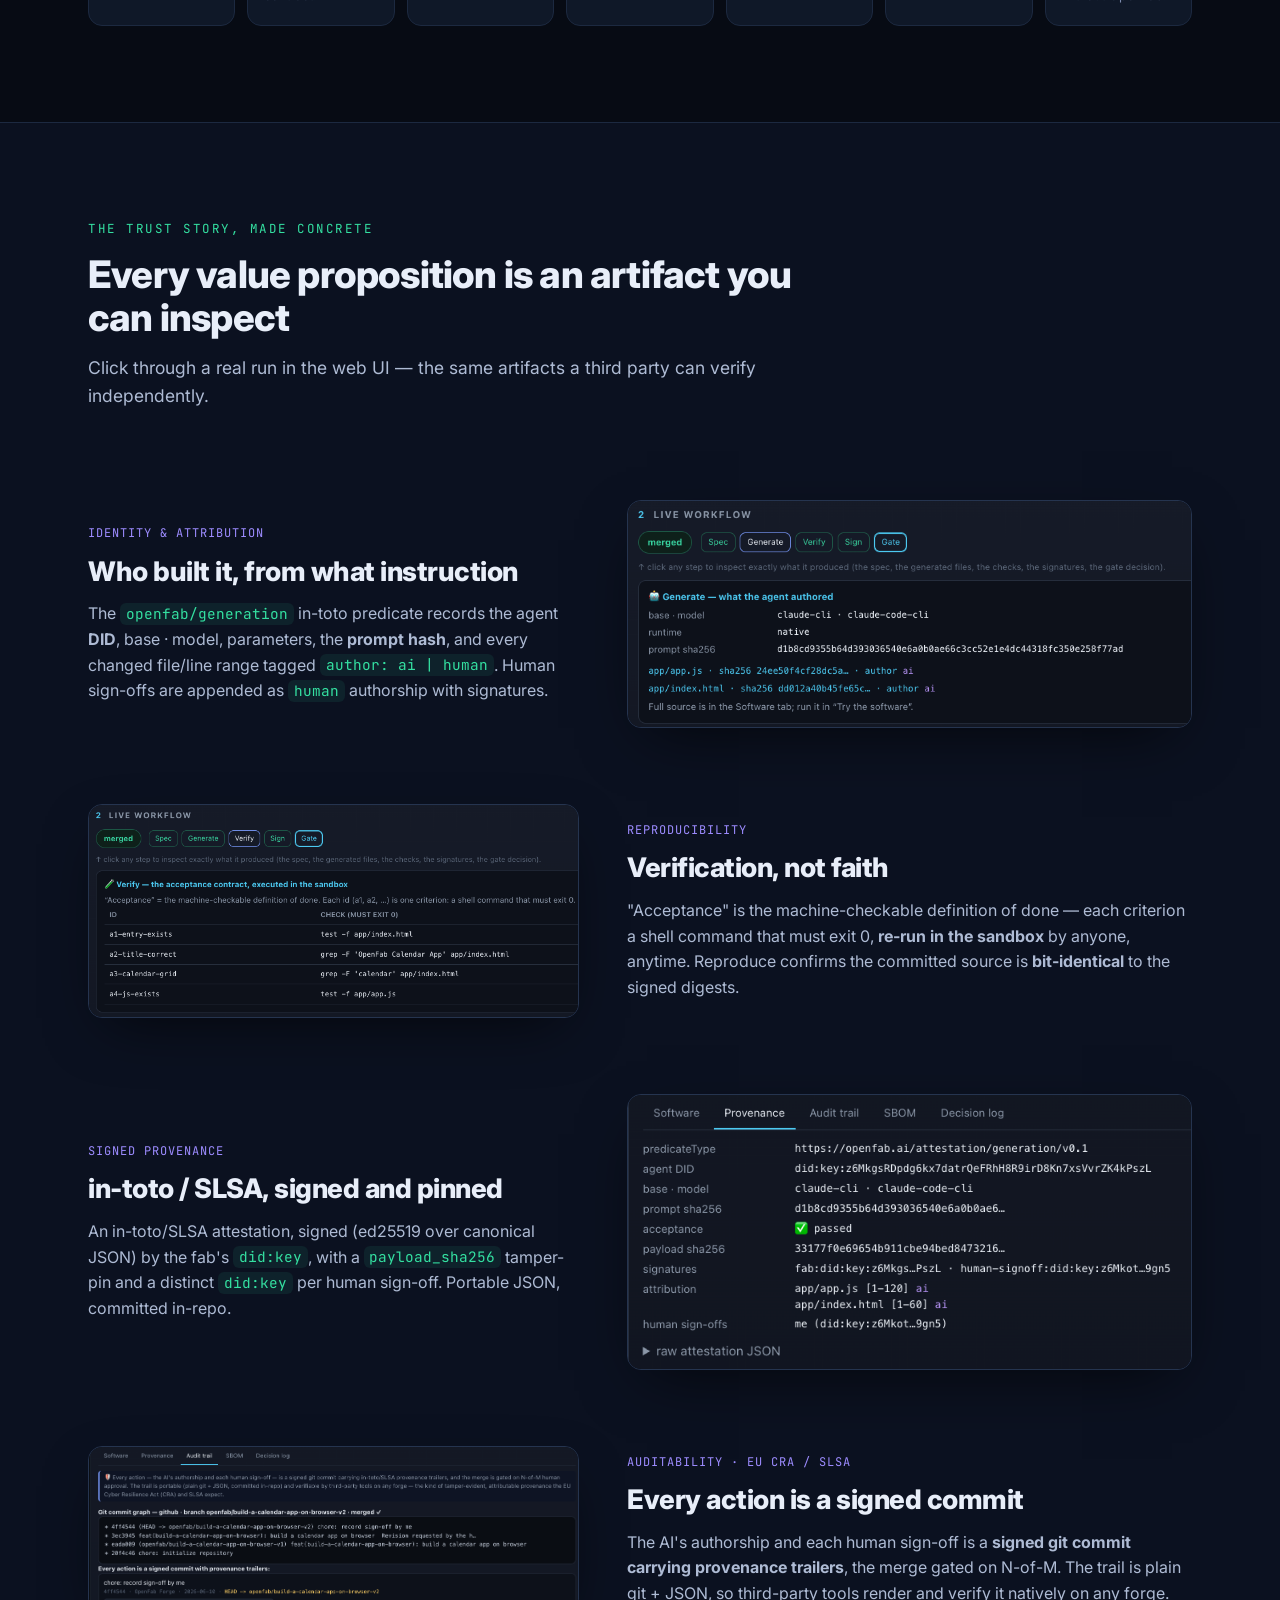
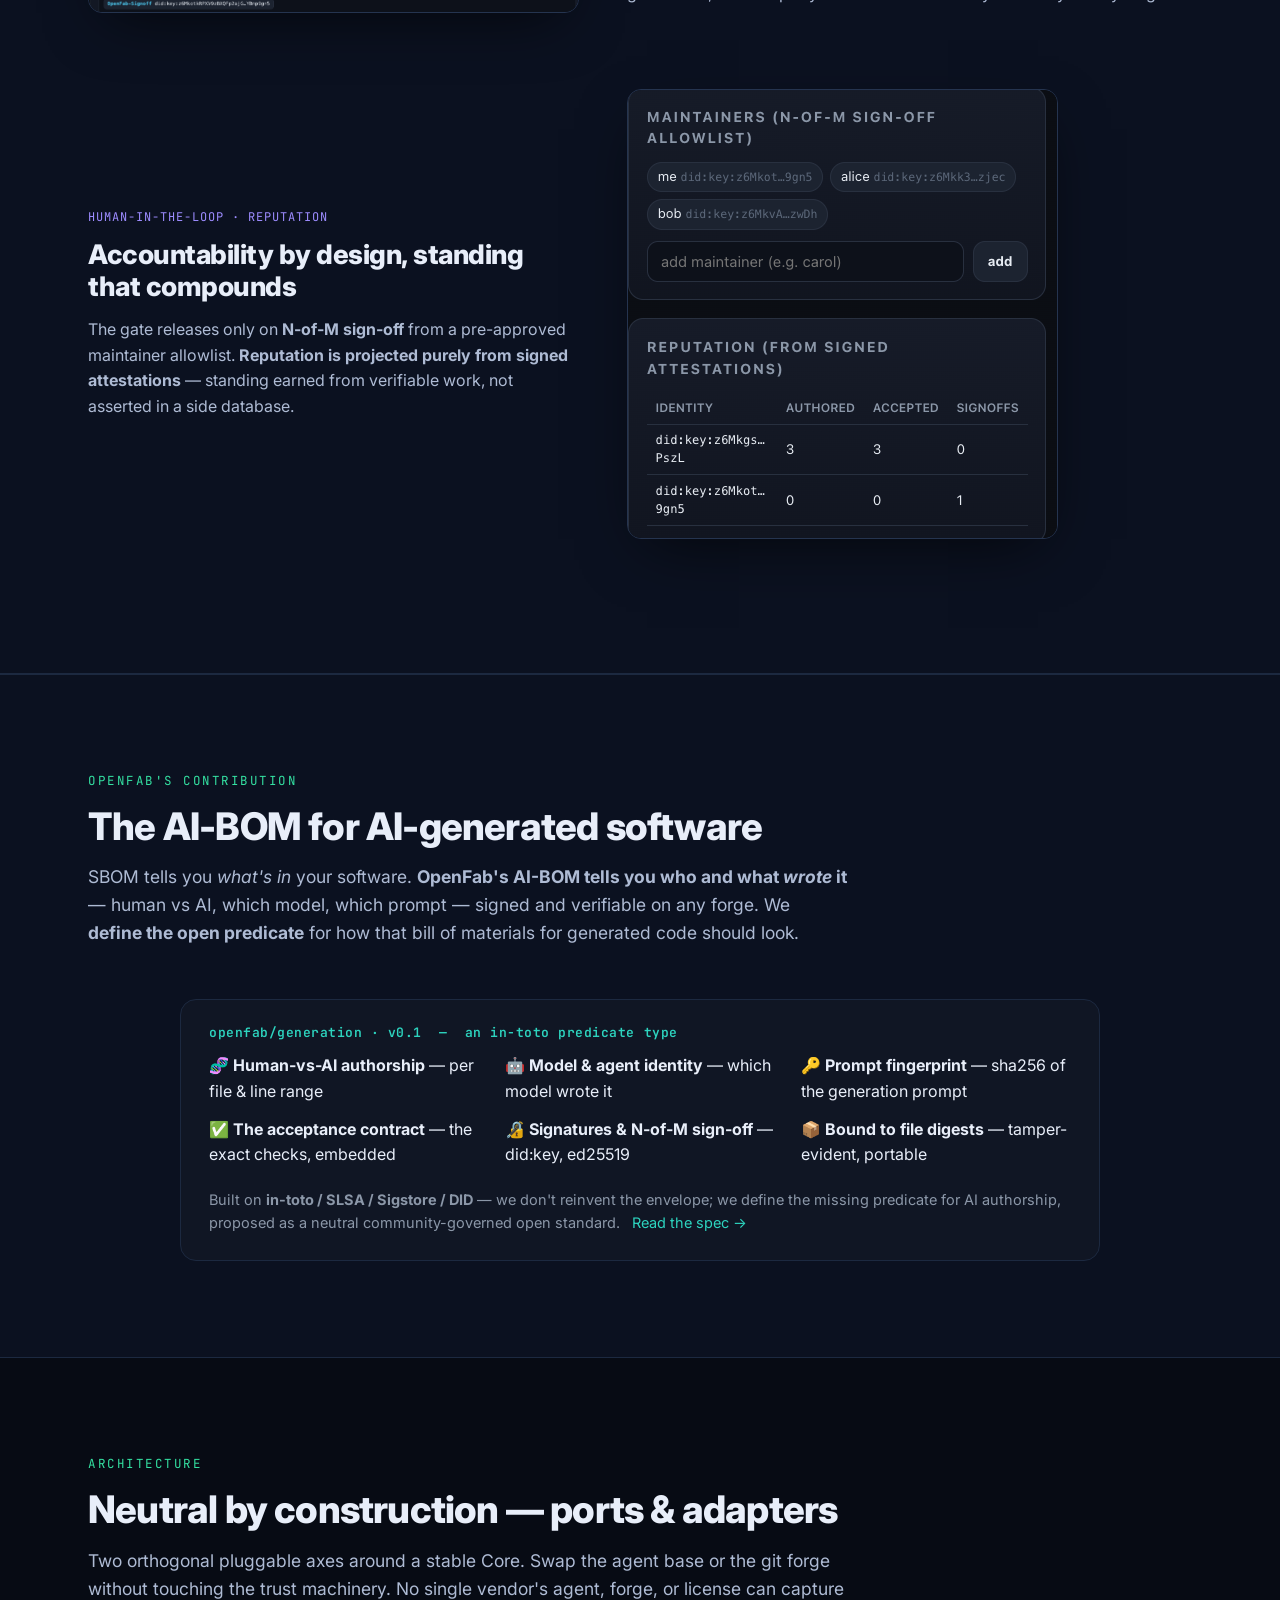
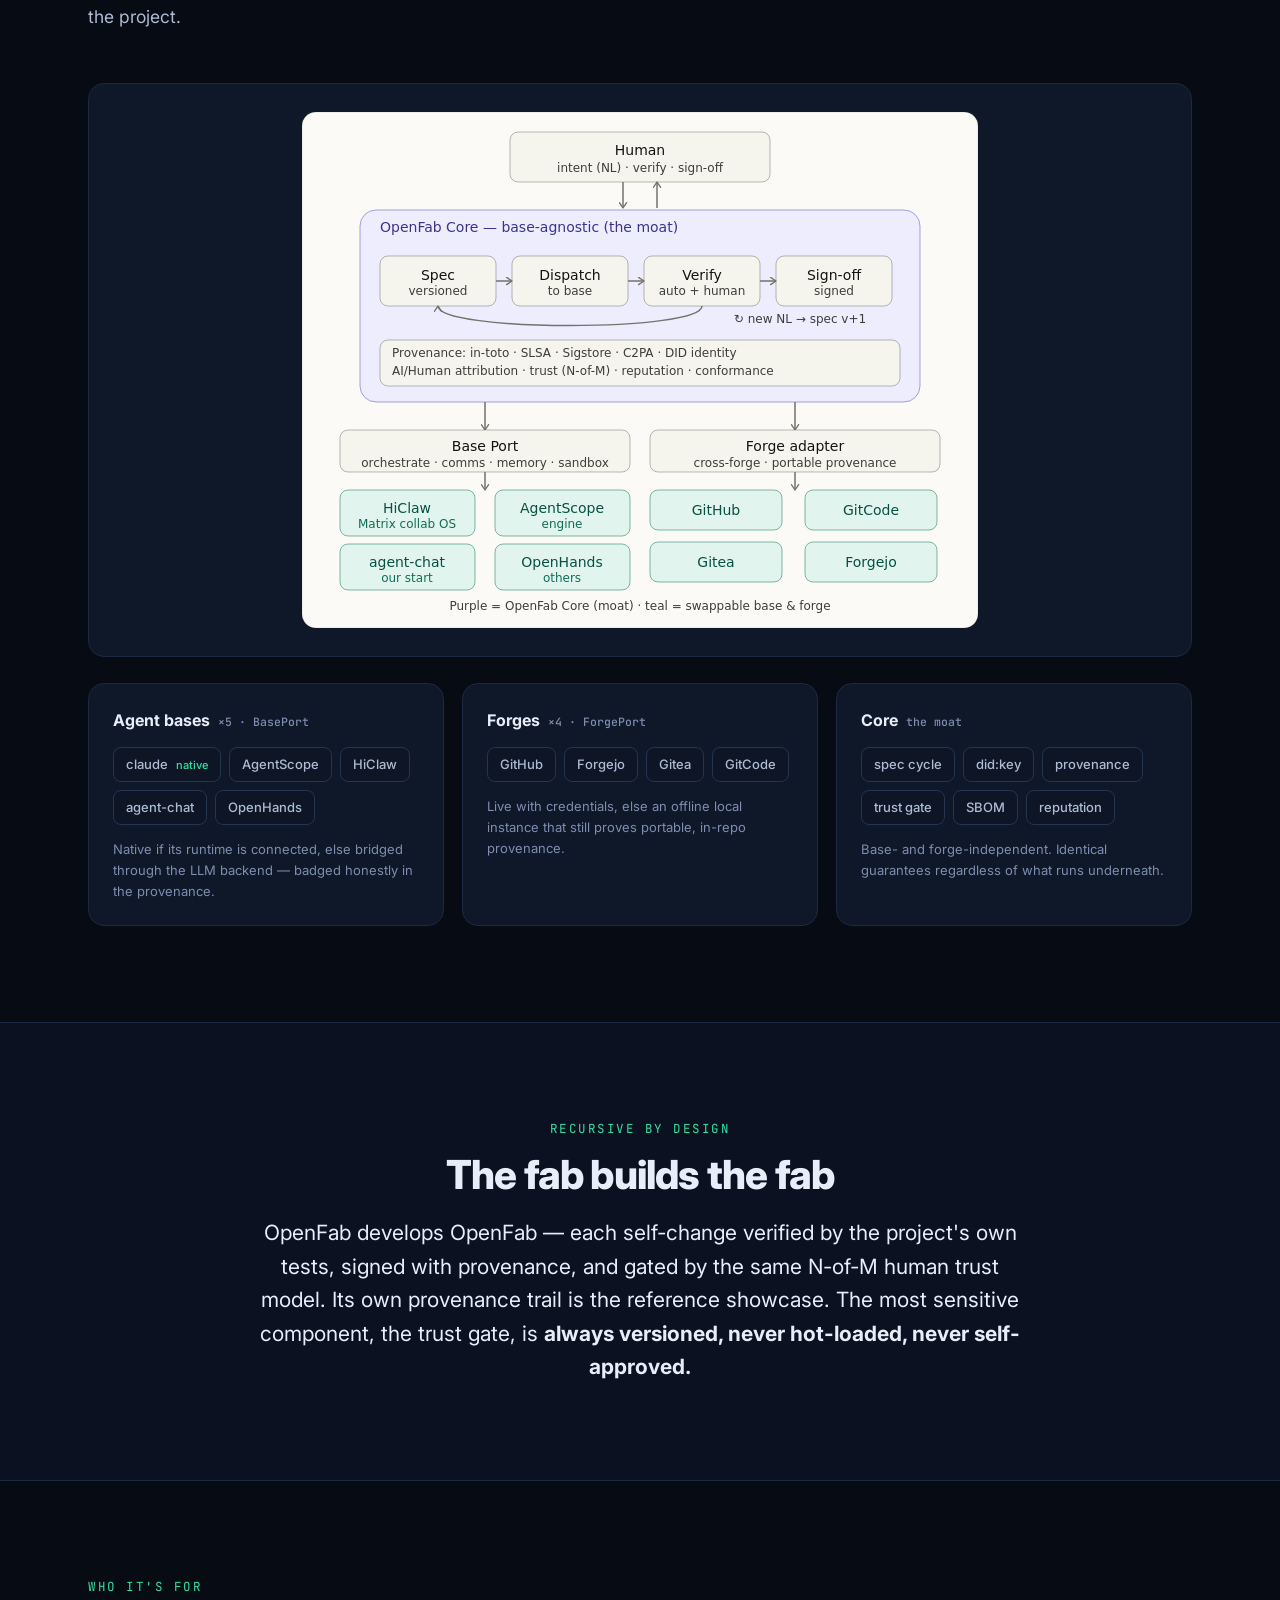
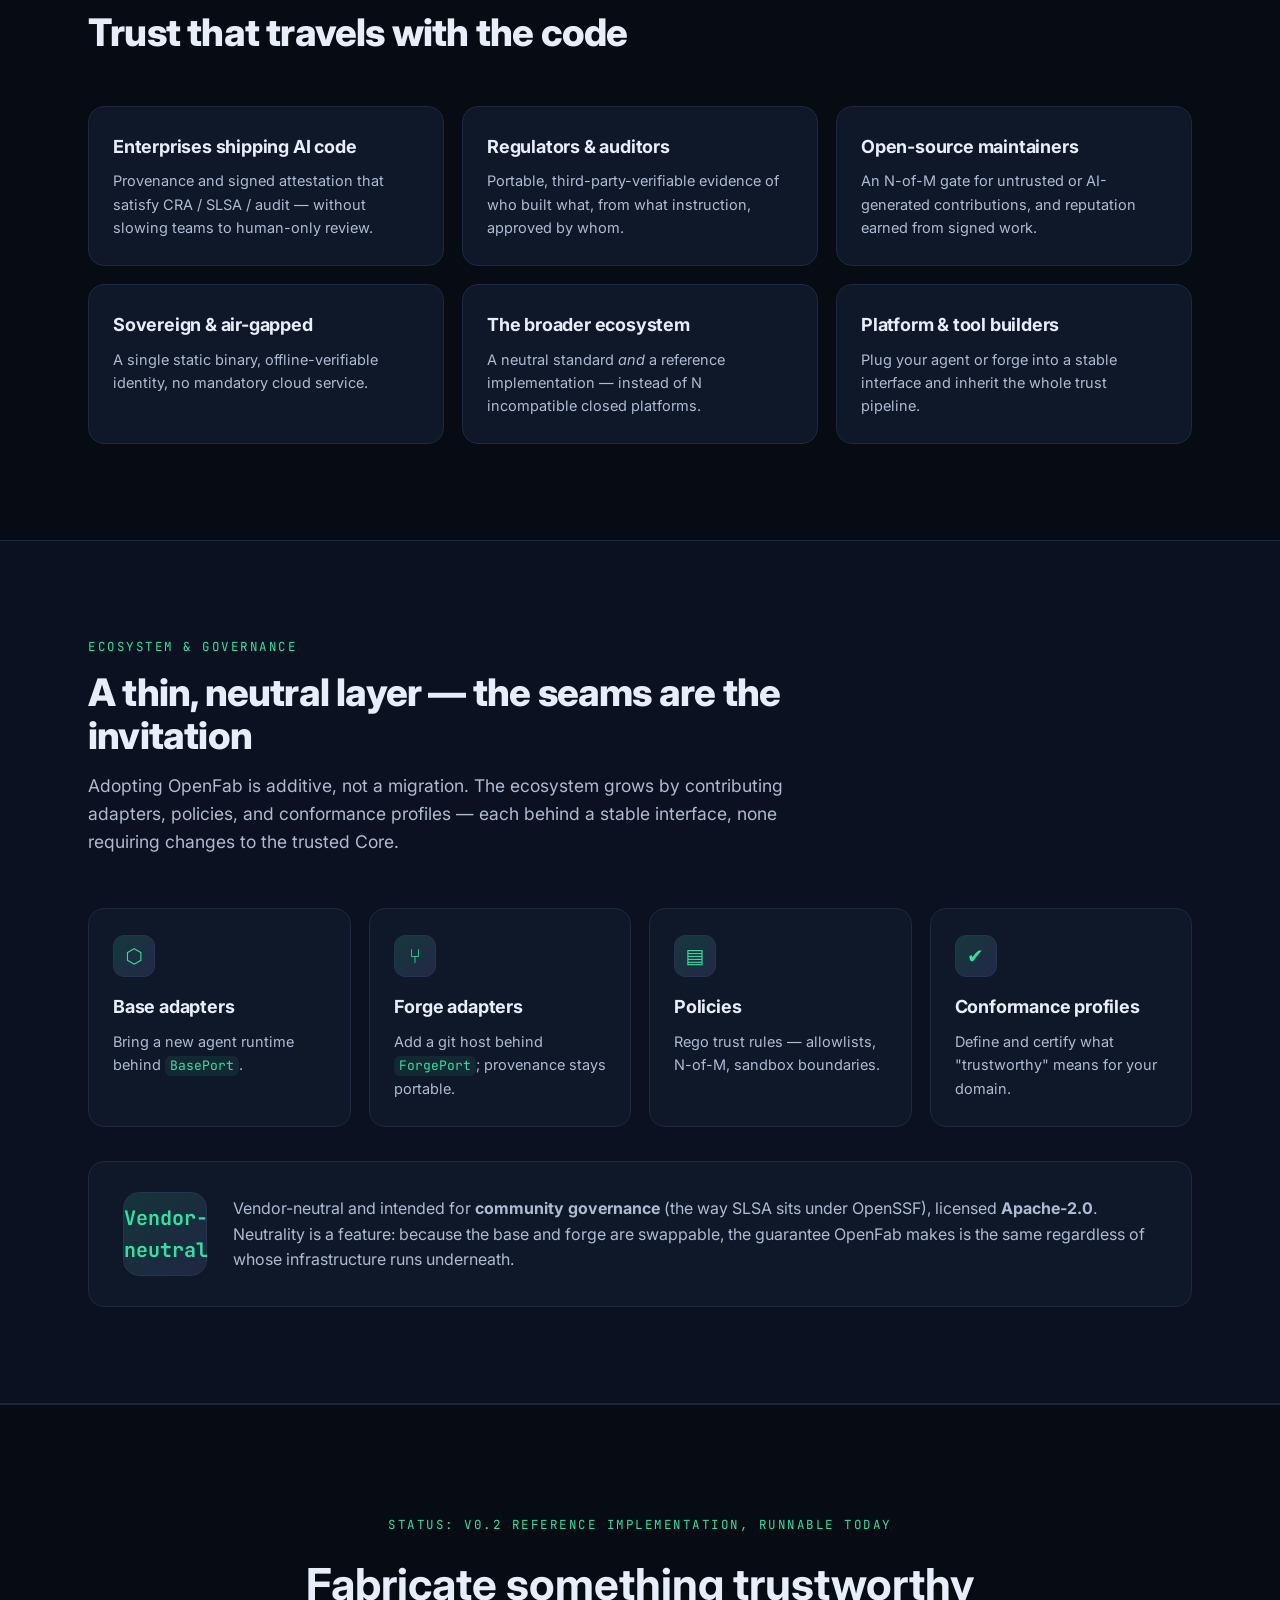
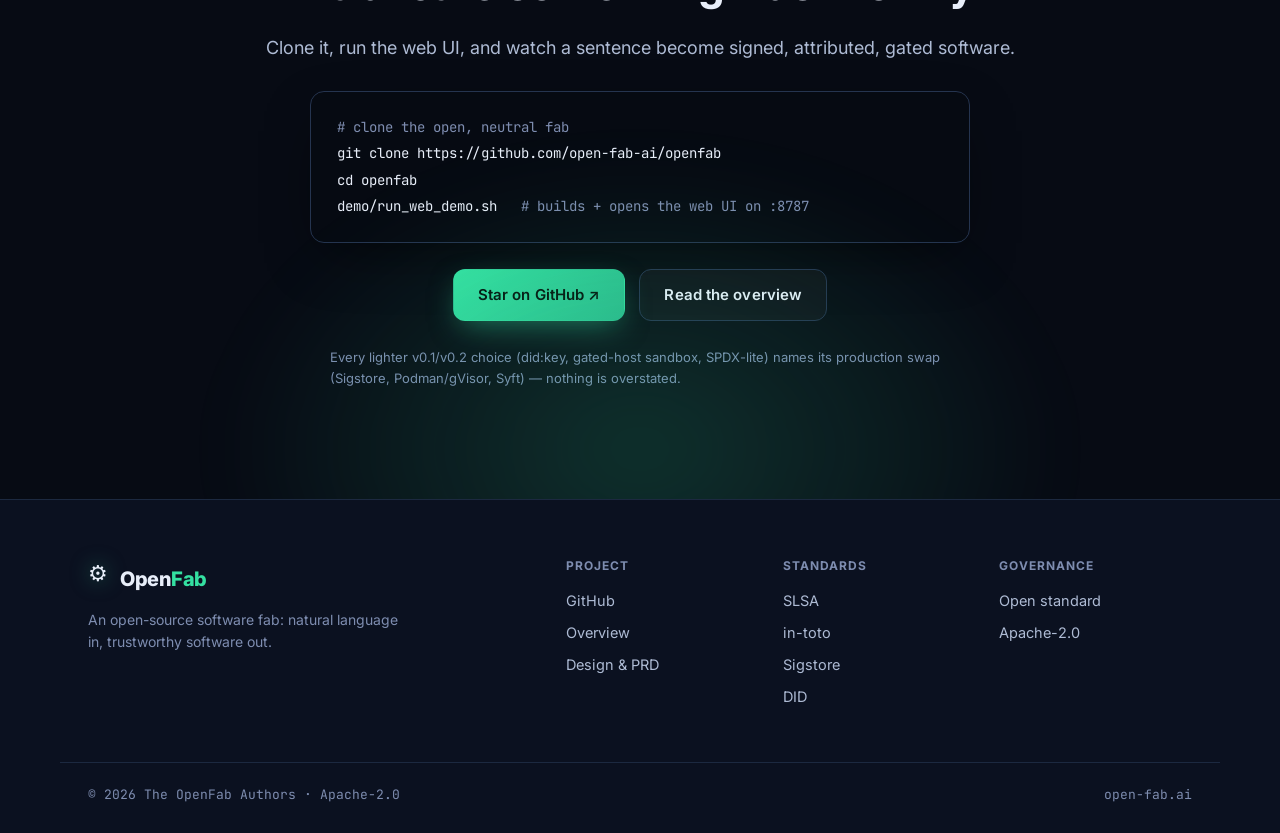
==== commit ecd7b536: "feat(site): drop AOSF — frame governance as vendor-neutral, community-governed AOSF isn't a real, ba" ====
--- a/index.html
+++ b/index.html
@@ -289,7 +289,7 @@
       <p style="margin:20px 0 0;color:var(--muted,#8b97a8);font-size:14.5px">
         Built on <strong>in-toto / SLSA / Sigstore / DID</strong> — we don't reinvent the
         envelope; we define the missing predicate for AI authorship, proposed as a neutral
-        open standard under AOSF. &nbsp;
+        community-governed open standard. &nbsp;
         <a href="/attestation/generation/v0.1/" style="color:var(--accent,#2dd4bf);white-space:nowrap">Read the spec →</a>
       </p>
     </div>
@@ -400,9 +400,9 @@
       <div class="card reveal"><div class="card-ic">✔</div><h3>Conformance profiles</h3><p>Define and certify what "trustworthy" means for your domain.</p></div>
     </div>
     <div class="gov reveal">
-      <a class="gov-badge" href="https://aosf.ai" target="_blank" rel="noopener" title="AOSF — aosf.ai">AOSF</a>
+      <a class="gov-badge" href="/attestation/generation/v0.1/" title="Open standard">Vendor-neutral</a>
       <p>
-        Stewarded by the <strong><a class="inline-link" href="https://aosf.ai" target="_blank" rel="noopener">AOSF (aosf.ai)</a></strong> as a <strong>neutral foundation</strong>,
+        Vendor-neutral and intended for <strong>community governance</strong> (the way SLSA sits under OpenSSF),
         licensed <strong>Apache-2.0</strong>. Neutrality is a feature: because the base and forge
         are swappable, the guarantee OpenFab makes is the same regardless of whose infrastructure
         runs underneath.
@@ -461,7 +461,7 @@
       </div>
       <div>
         <h5>Governance</h5>
-        <a href="https://aosf.ai" target="_blank" rel="noopener">AOSF</a>
+        <a href="/attestation/generation/v0.1/">Open standard</a>
         <a href="https://github.com/open-fab-ai/openfab/blob/main/LICENSE" target="_blank" rel="noopener">Apache-2.0</a>
       </div>
     </div>
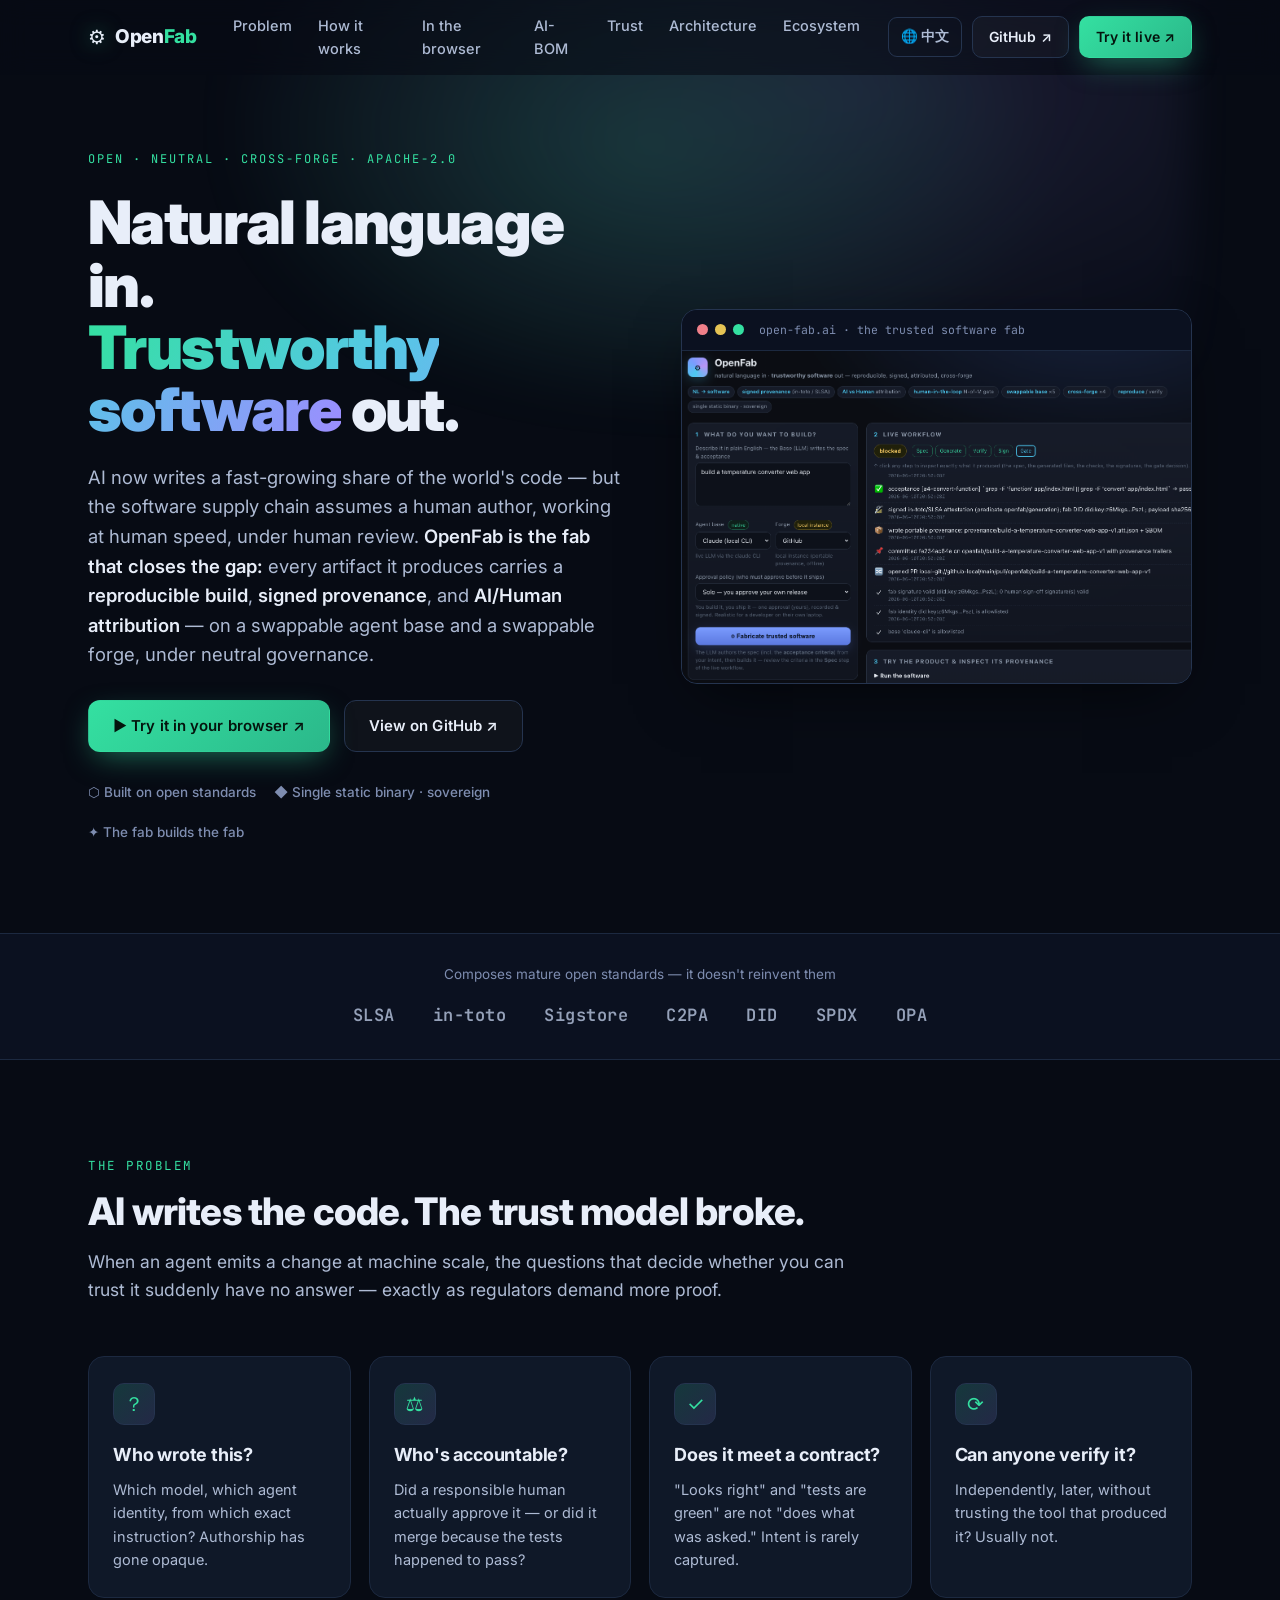
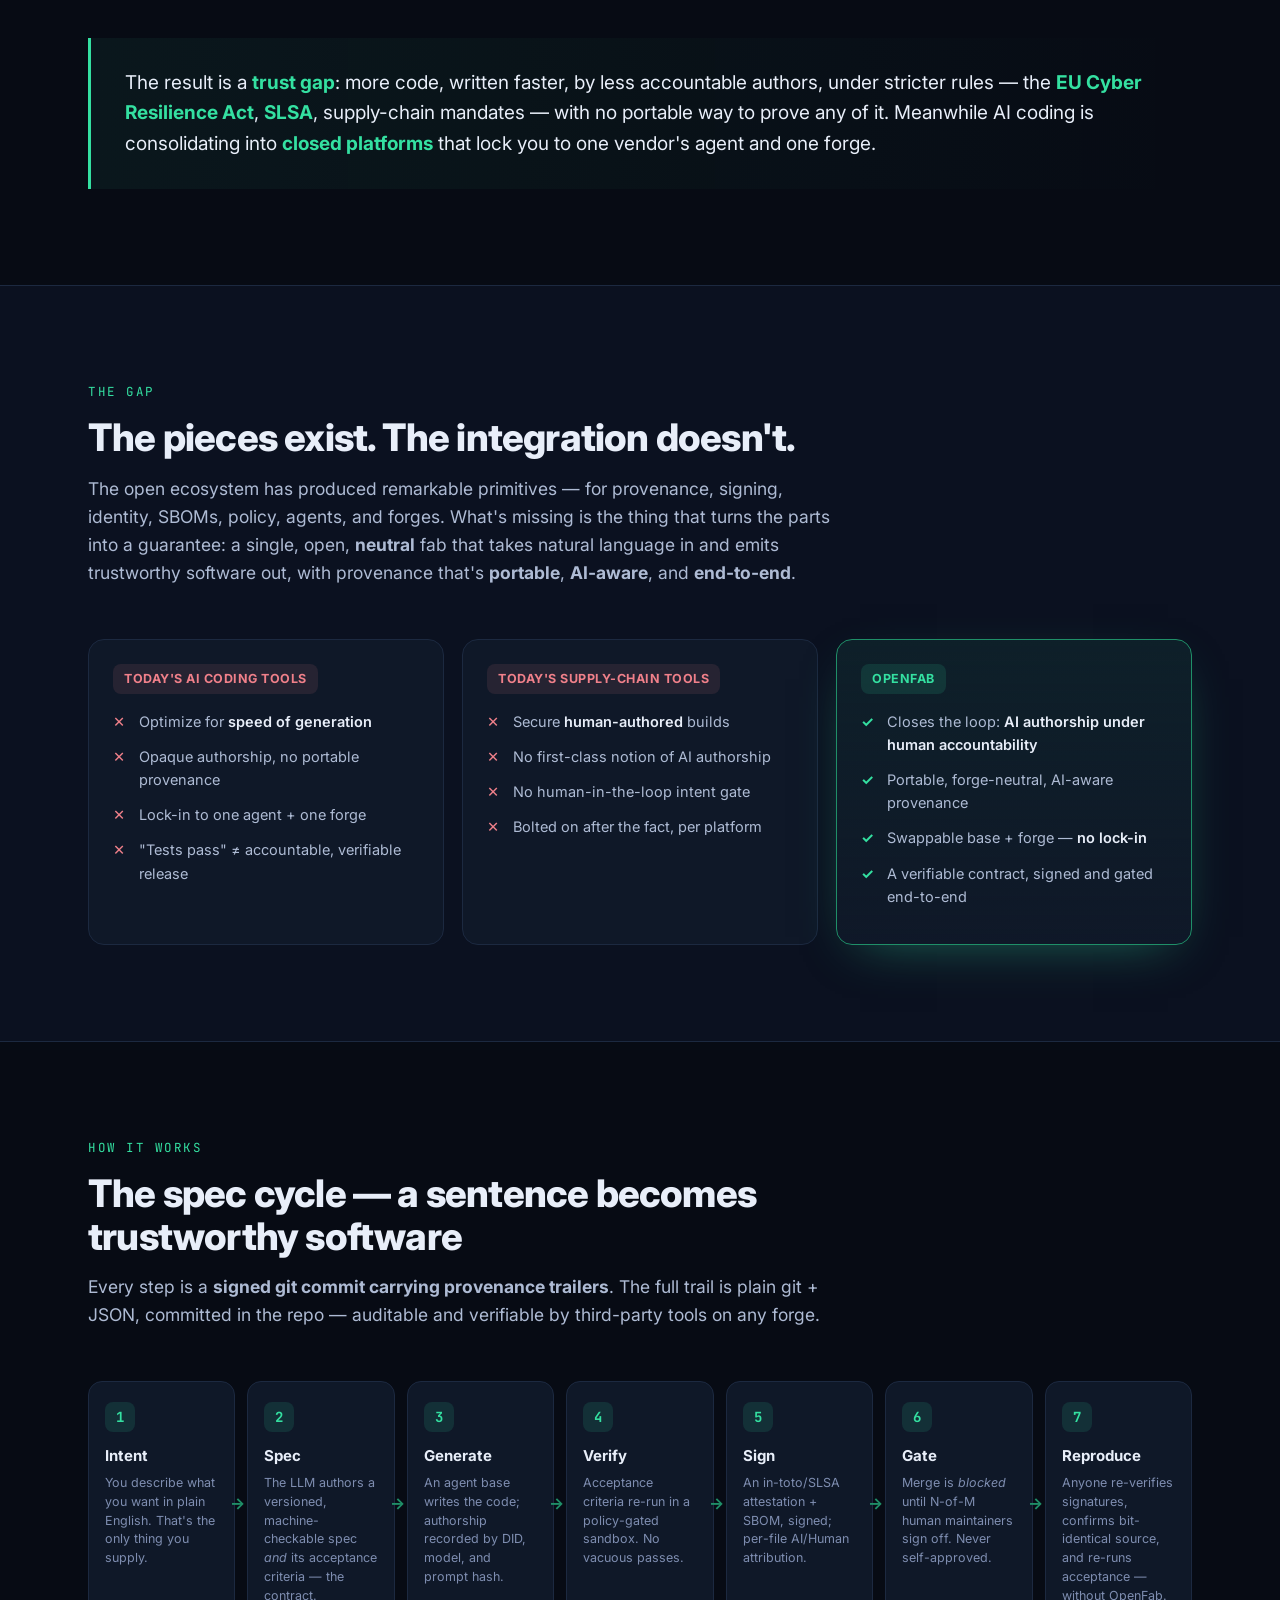
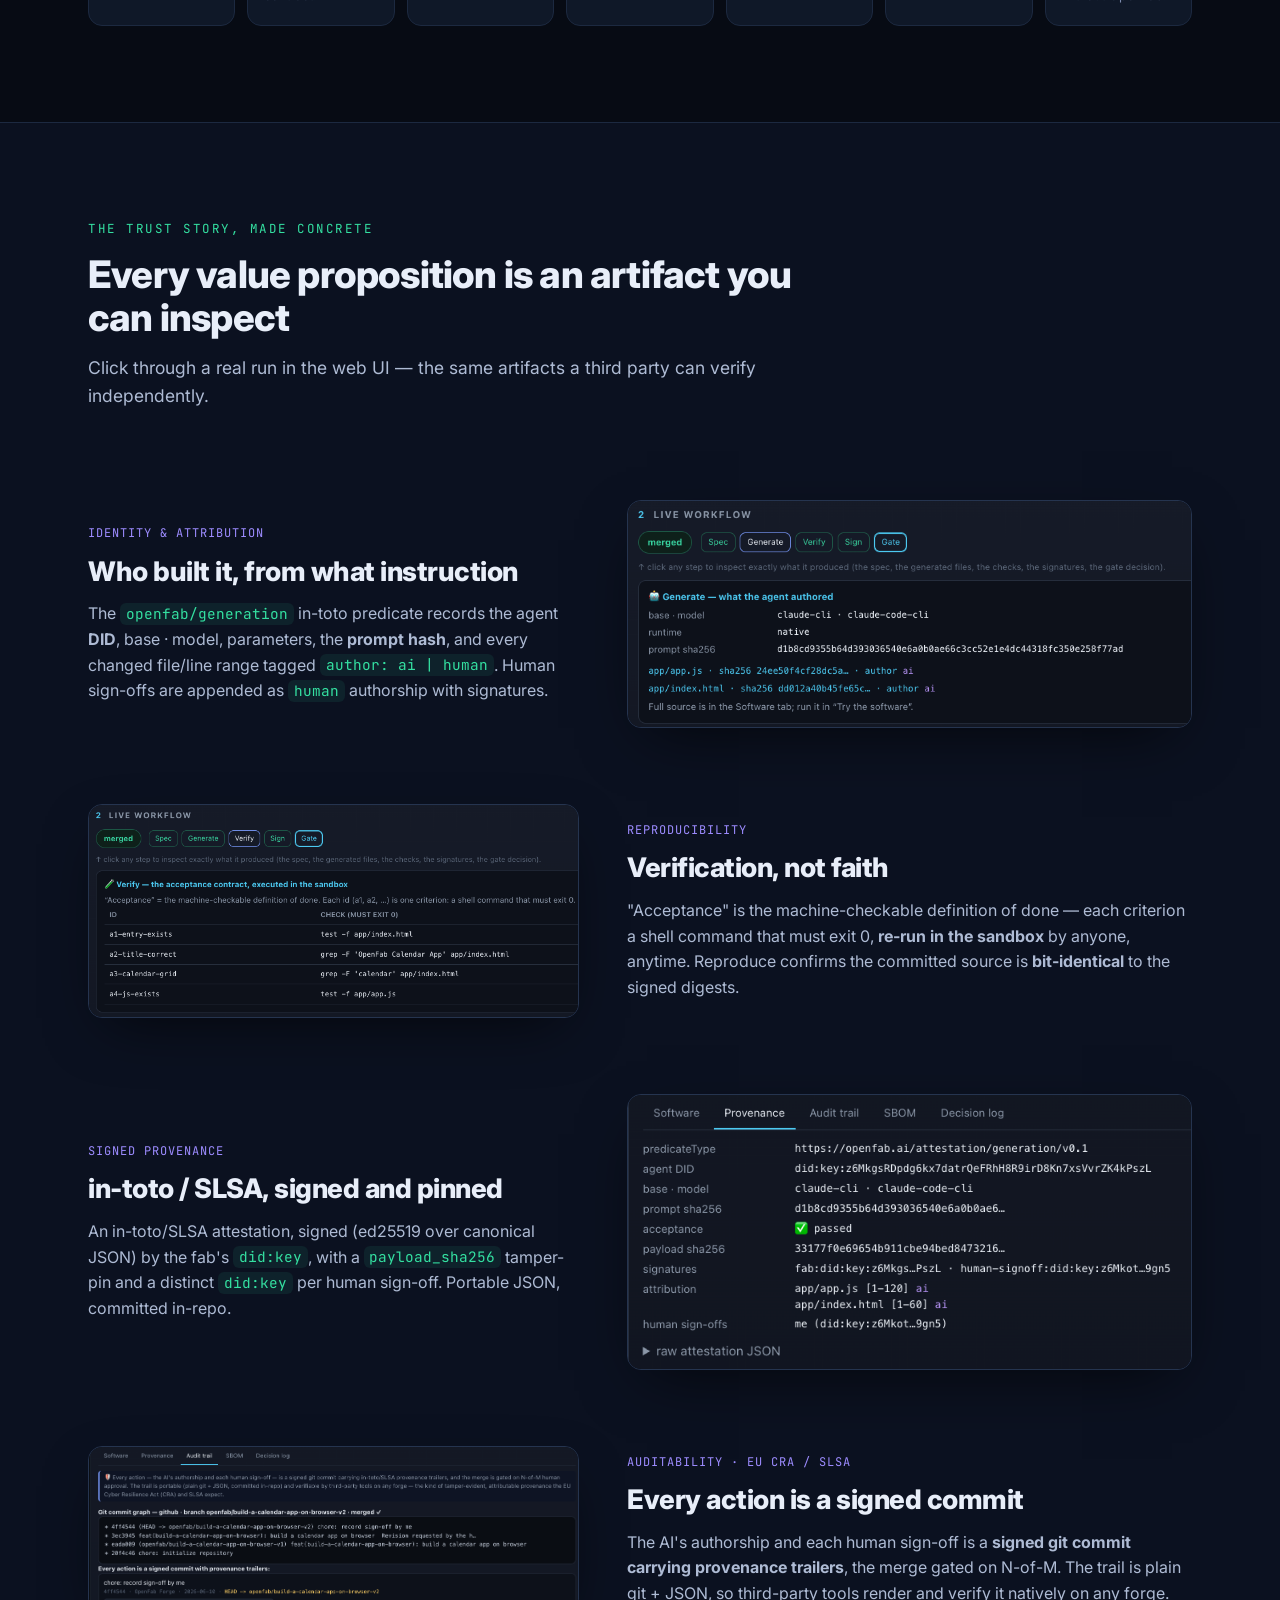
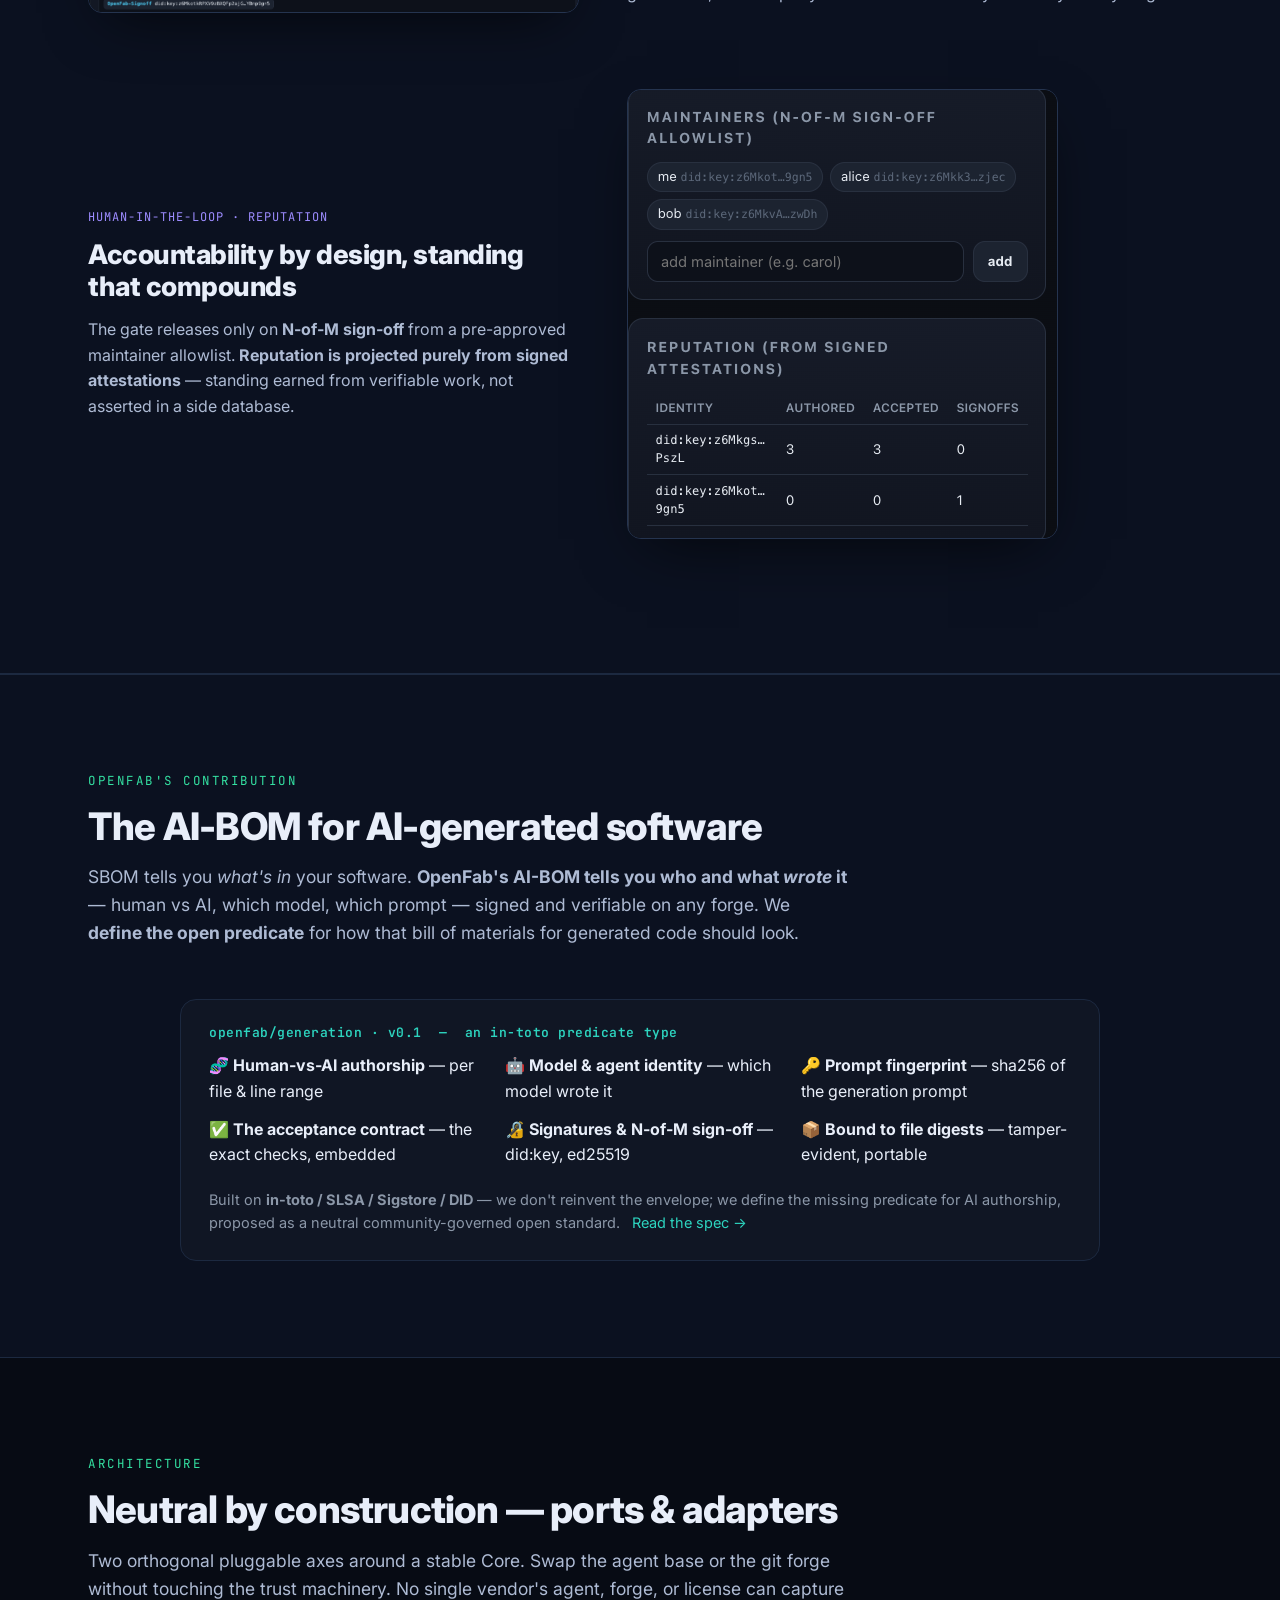
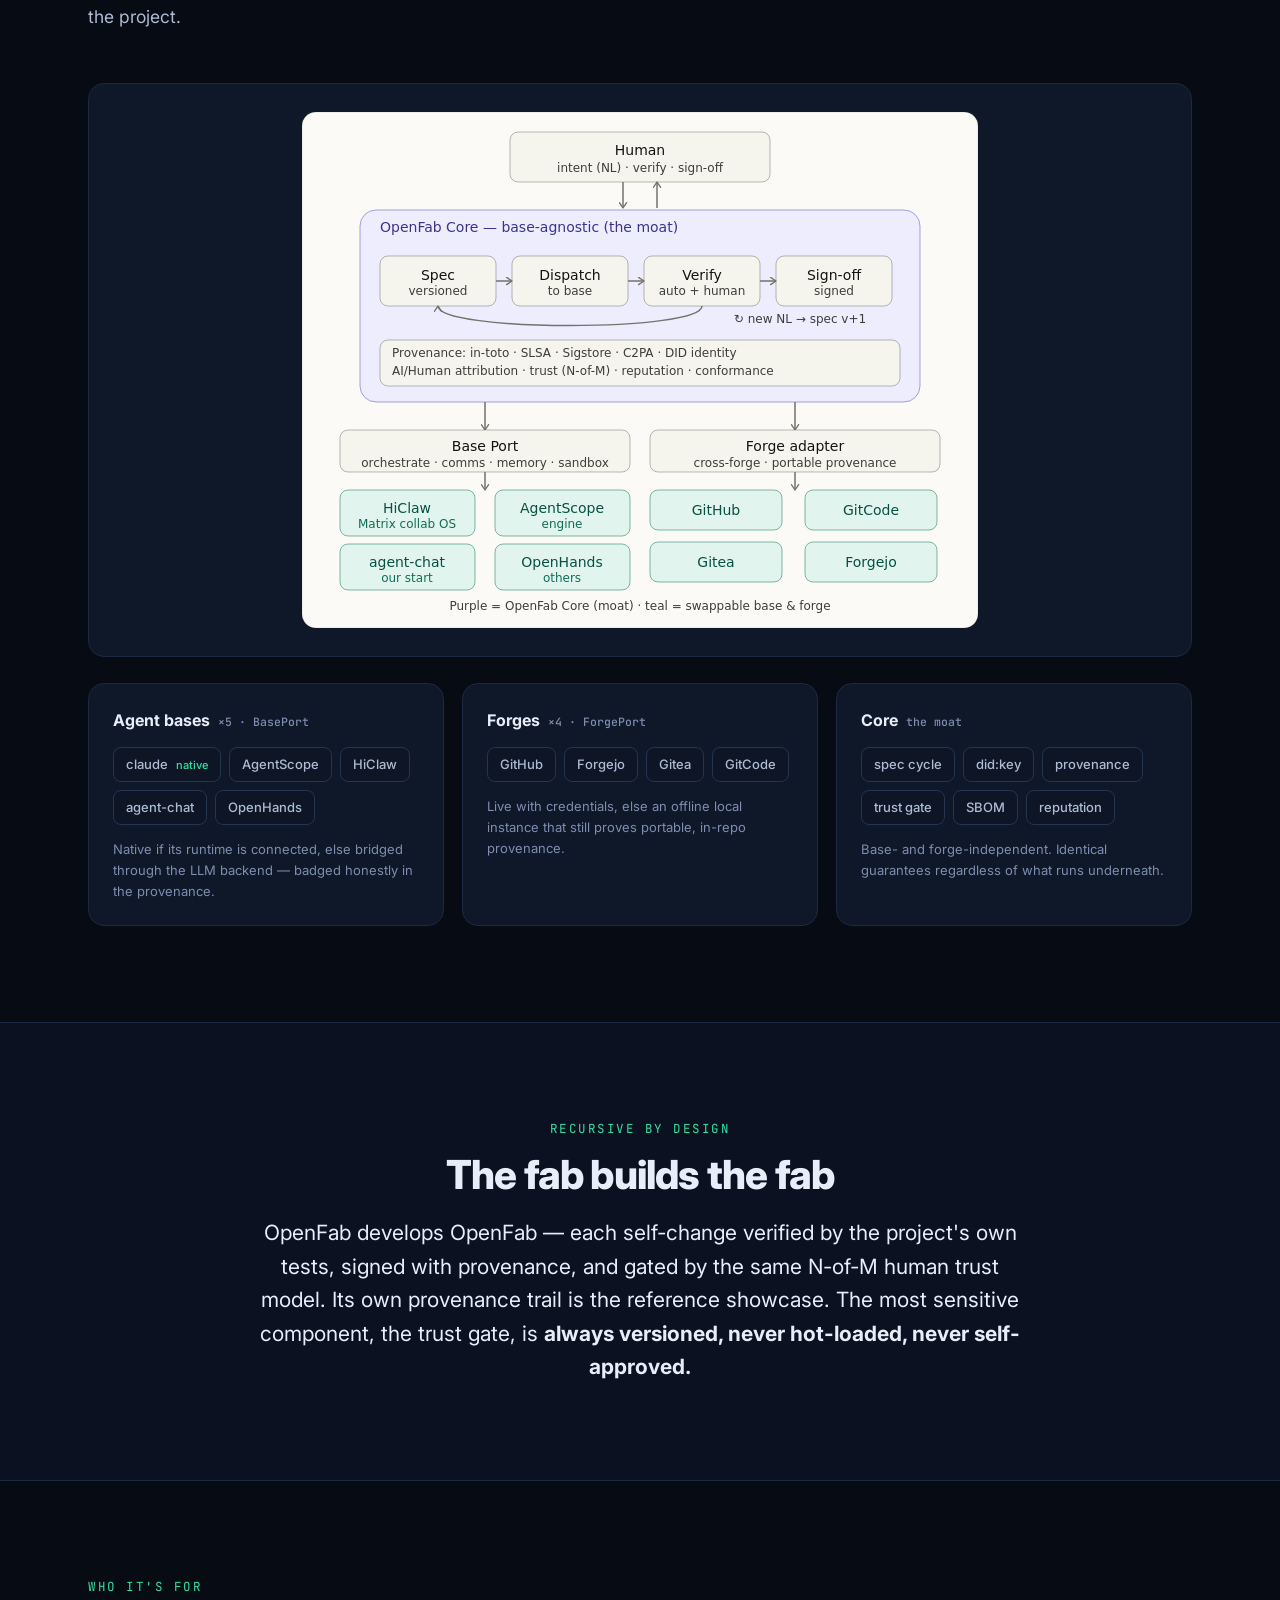
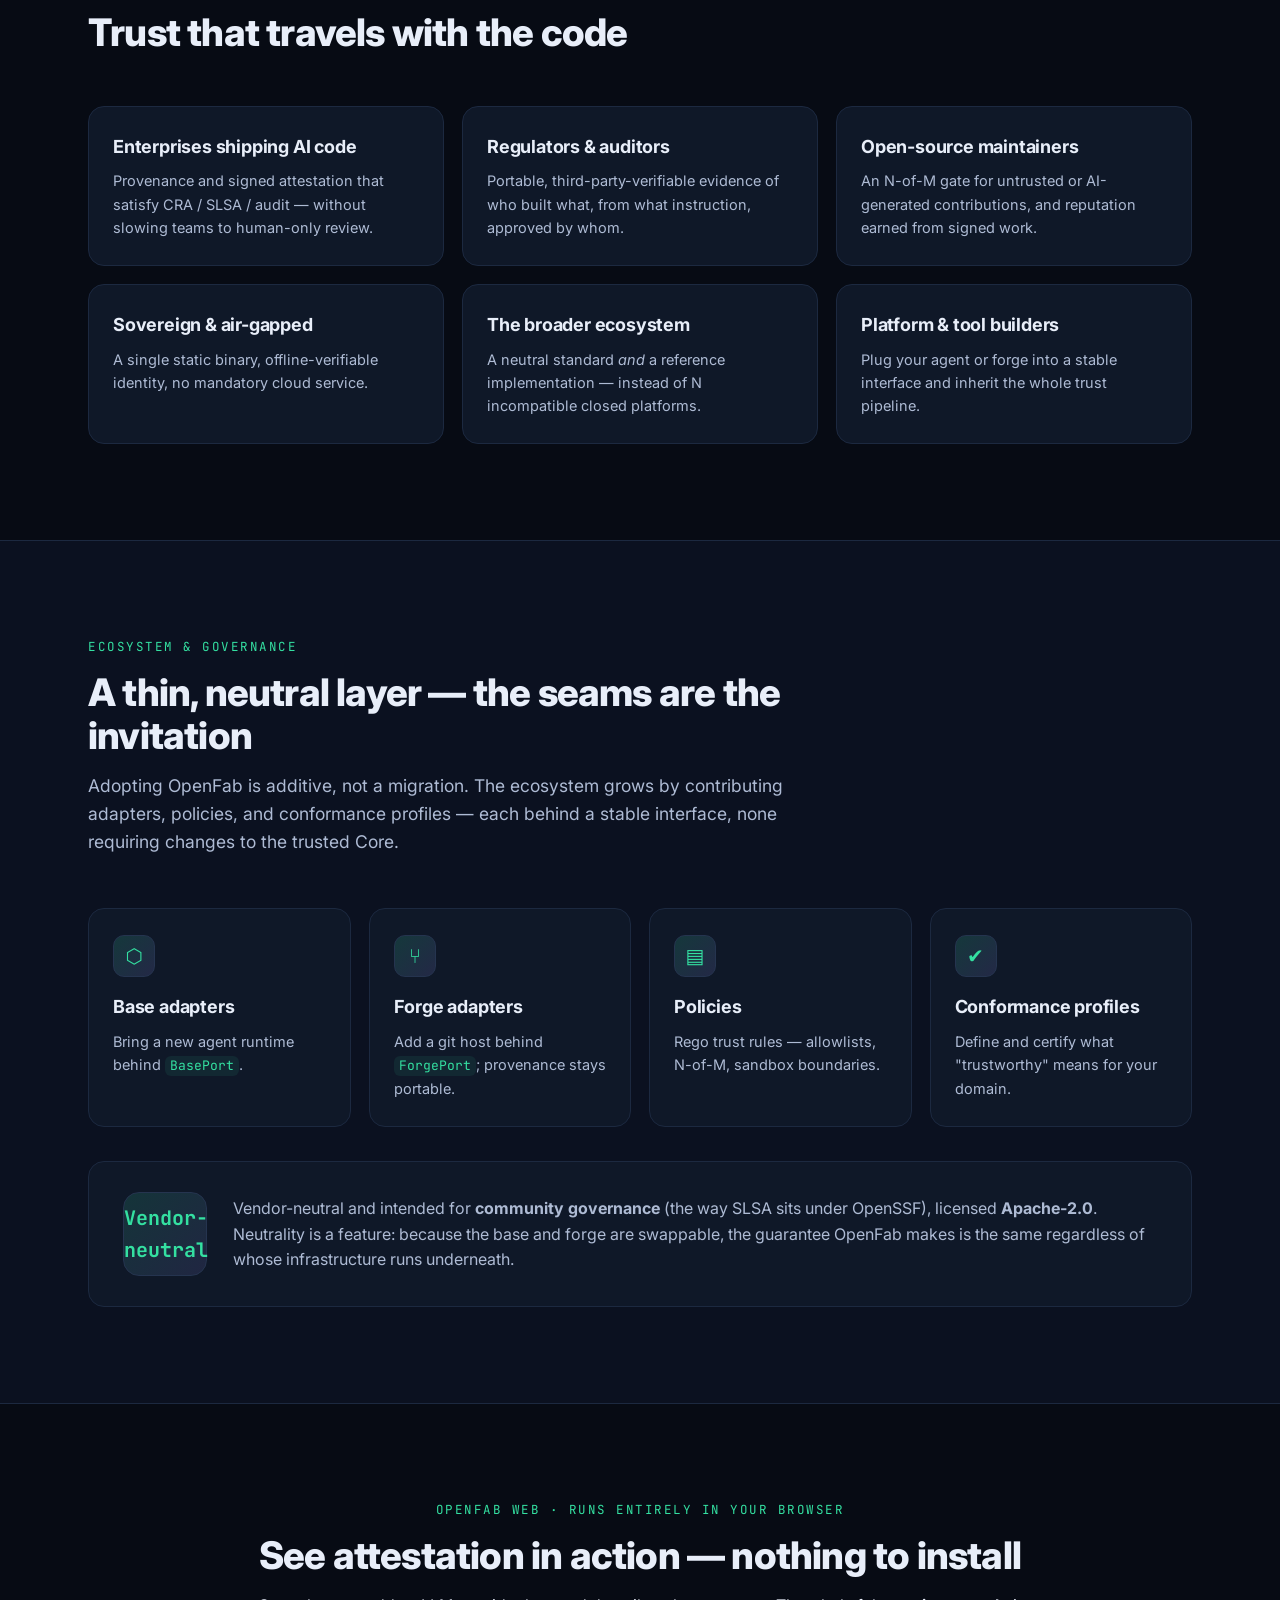
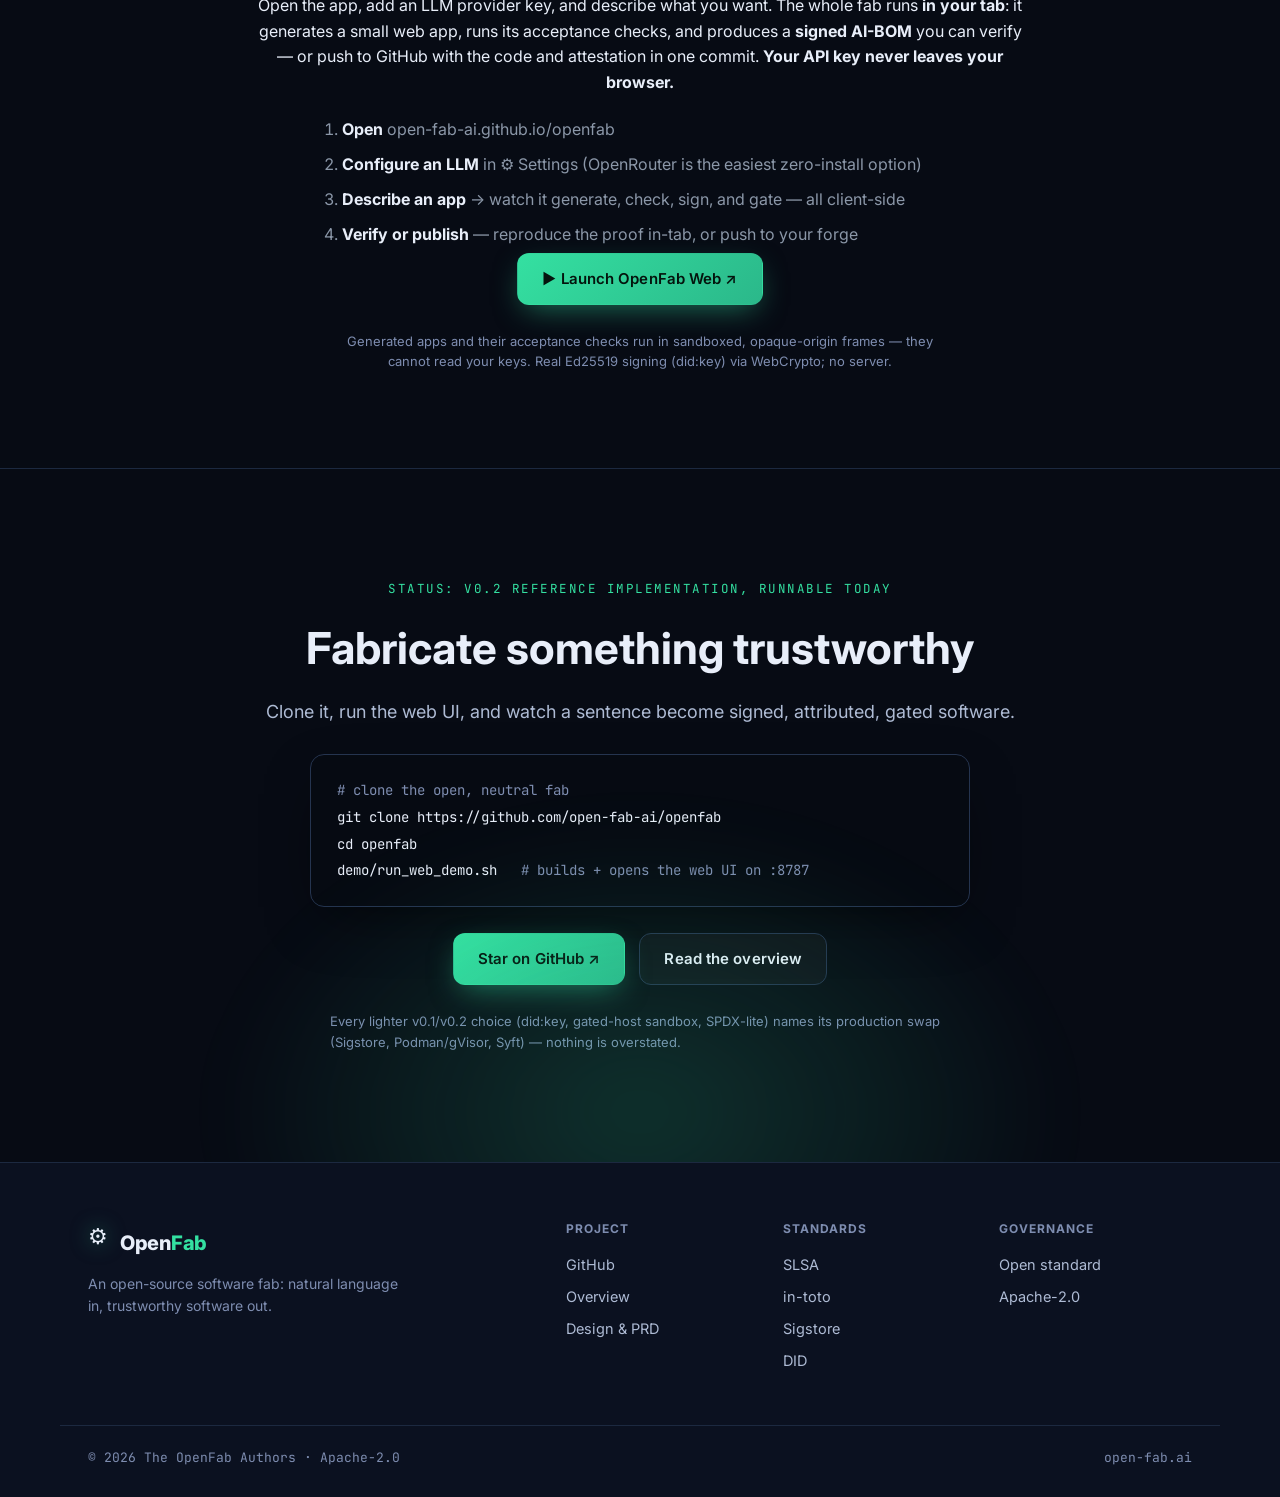
==== commit c25e4d13: "feat(site): showcase OpenFab Web (browser mode) — hero CTA, In-the-browser section, first-run instru" ====
--- a/index.html
+++ b/index.html
@@ -31,6 +31,7 @@
     <nav class="nav-links">
       <a href="#problem">Problem</a>
       <a href="#how">How it works</a>
+      <a href="#browser">In the browser</a>
       <a href="#aibom">AI-BOM</a>
       <a href="#trust">Trust</a>
       <a href="#architecture">Architecture</a>
@@ -39,7 +40,7 @@
     <div class="nav-cta">
       <a class="lang-switch" href="index.zh.html" hreflang="zh" title="切换到中文">🌐 中文</a>
       <a class="btn ghost sm" href="https://github.com/open-fab-ai/openfab" target="_blank" rel="noopener">GitHub ↗</a>
-      <a class="btn primary sm" href="#start">Get started</a>
+      <a class="btn primary sm" href="https://open-fab-ai.github.io/openfab/" target="_blank" rel="noopener">Try it live ↗</a>
     </div>
     <button class="nav-burger" id="burger" aria-label="Menu">☰</button>
   </div>
@@ -63,7 +64,7 @@
         forge, under neutral governance.
       </p>
       <div class="hero-actions">
-        <a class="btn primary" href="#start">Get started</a>
+        <a class="btn primary" href="https://open-fab-ai.github.io/openfab/" target="_blank" rel="noopener">▶ Try it in your browser ↗</a>
         <a class="btn ghost" href="https://github.com/open-fab-ai/openfab" target="_blank" rel="noopener">View on GitHub ↗</a>
       </div>
       <div class="hero-meta">
@@ -411,6 +412,33 @@
   </div>
 </section>
 
+<!-- ============ OPENFAB WEB — IN THE BROWSER ============ -->
+<section class="section" id="browser">
+  <div class="container narrow reveal">
+    <div class="kicker center">OpenFab Web · runs entirely in your browser</div>
+    <h2 class="center">See attestation in action — nothing to install</h2>
+    <p class="center">
+      Open the app, add an LLM provider key, and describe what you want. The whole fab runs
+      <strong>in your tab</strong>: it generates a small web app, runs its acceptance checks,
+      and produces a <strong>signed AI-BOM</strong> you can verify — or push to GitHub with the
+      code and attestation in one commit. <strong>Your API key never leaves your browser.</strong>
+    </p>
+    <ol class="browser-steps">
+      <li><strong>Open</strong> <a href="https://open-fab-ai.github.io/openfab/" target="_blank" rel="noopener">open-fab-ai.github.io/openfab</a></li>
+      <li><strong>Configure an LLM</strong> in ⚙ Settings (OpenRouter is the easiest zero-install option)</li>
+      <li><strong>Describe an app</strong> → watch it generate, check, sign, and gate — all client-side</li>
+      <li><strong>Verify or publish</strong> — reproduce the proof in-tab, or push to your forge</li>
+    </ol>
+    <div class="cta-actions center">
+      <a class="btn primary" href="https://open-fab-ai.github.io/openfab/" target="_blank" rel="noopener">▶ Launch OpenFab Web ↗</a>
+    </div>
+    <p class="fineprint center">
+      Generated apps and their acceptance checks run in sandboxed, opaque-origin frames —
+      they cannot read your keys. Real Ed25519 signing (did:key) via WebCrypto; no server.
+    </p>
+  </div>
+</section>
+
 <!-- ============ GET STARTED / CTA ============ -->
 <section class="cta" id="start">
   <div class="cta-glow"></div>
--- a/style.css
+++ b/style.css
@@ -255,3 +255,10 @@
   .nav-links.open { display: flex; flex-direction: column; position: absolute; top: 60px; left: 0; right: 0; background: var(--bg-2); border-bottom: 1px solid var(--line); padding: 18px 28px; gap: 16px; }
   .cta h2 { font-size: 32px; }
 }
+
+/* OpenFab Web — browser section */
+.browser-steps { max-width: 640px; margin: 22px auto 6px; padding-left: 22px; display: grid; gap: 10px; }
+.browser-steps li { color: var(--muted, #8b97a8); line-height: 1.55; }
+.browser-steps li strong { color: var(--ink, #e7ecf3); }
+.cta-actions.center { justify-content: center; display: flex; }
+.fineprint.center { text-align: center; }
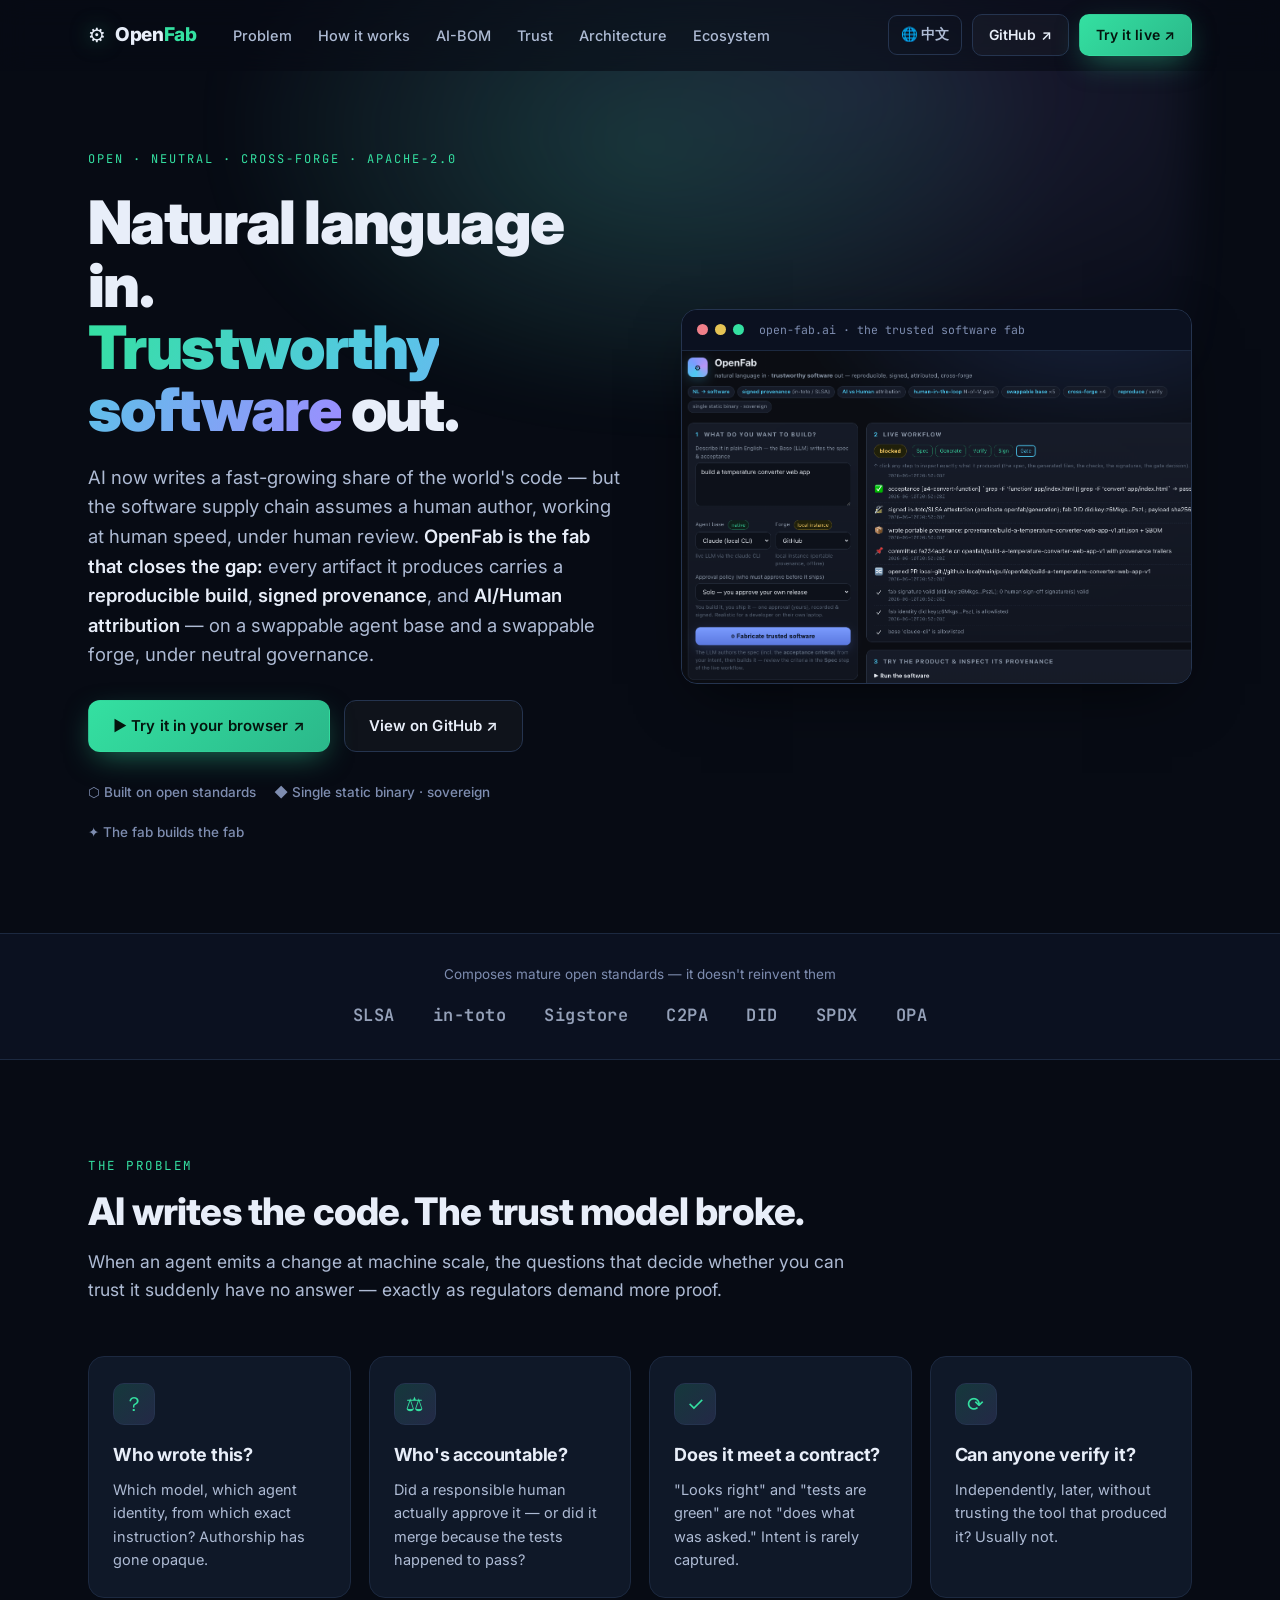
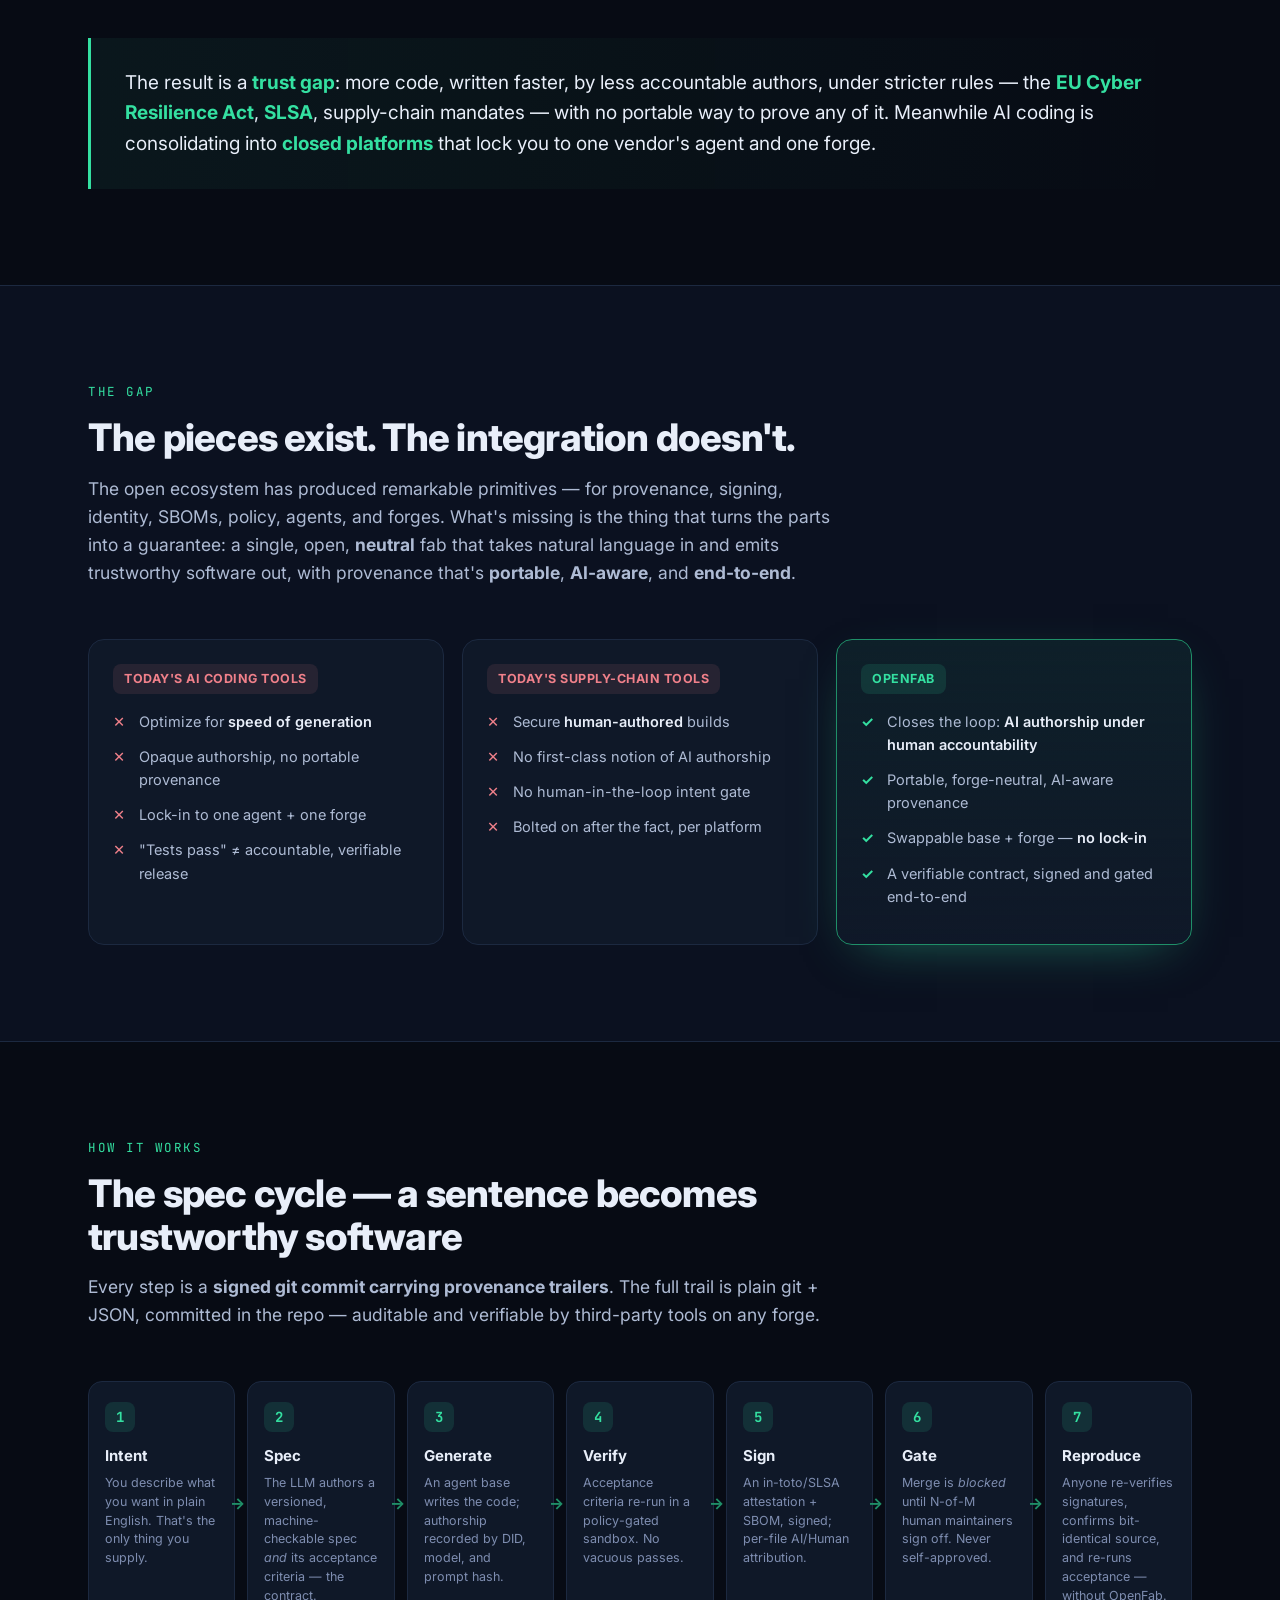
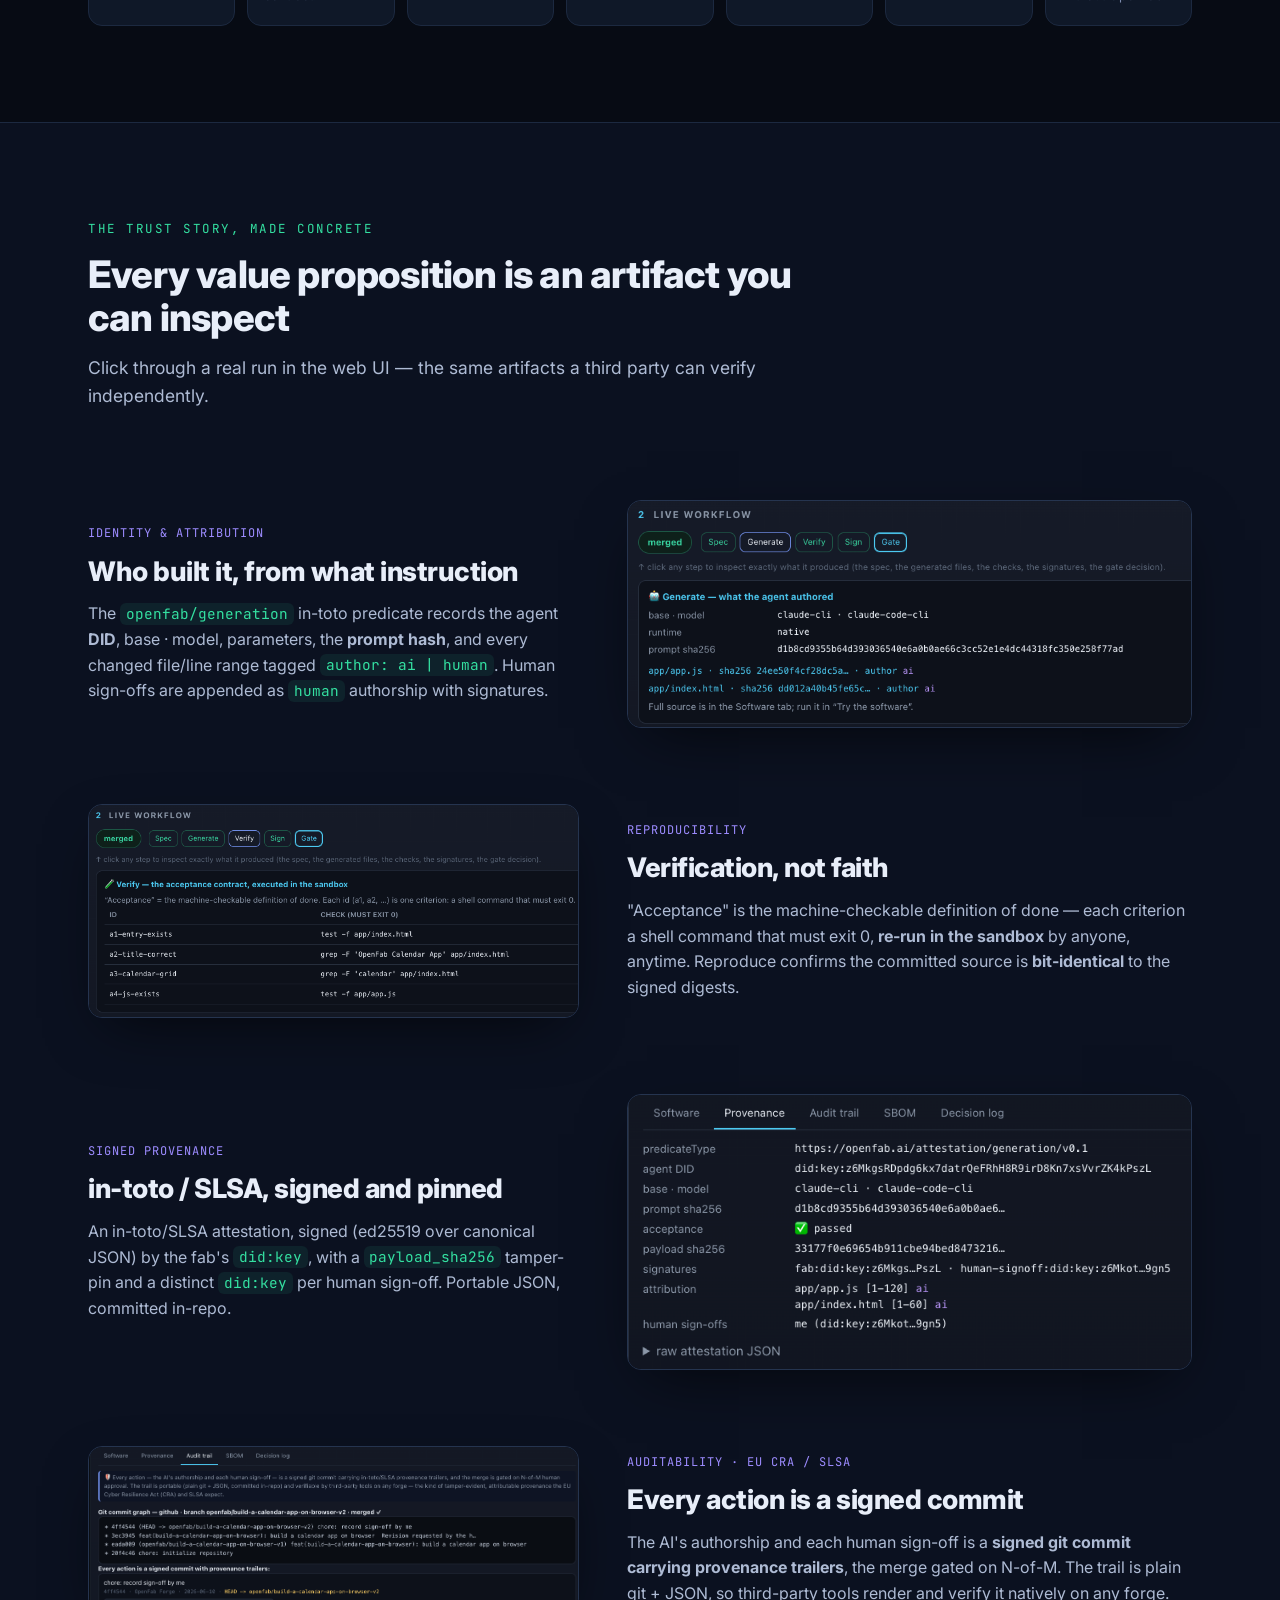
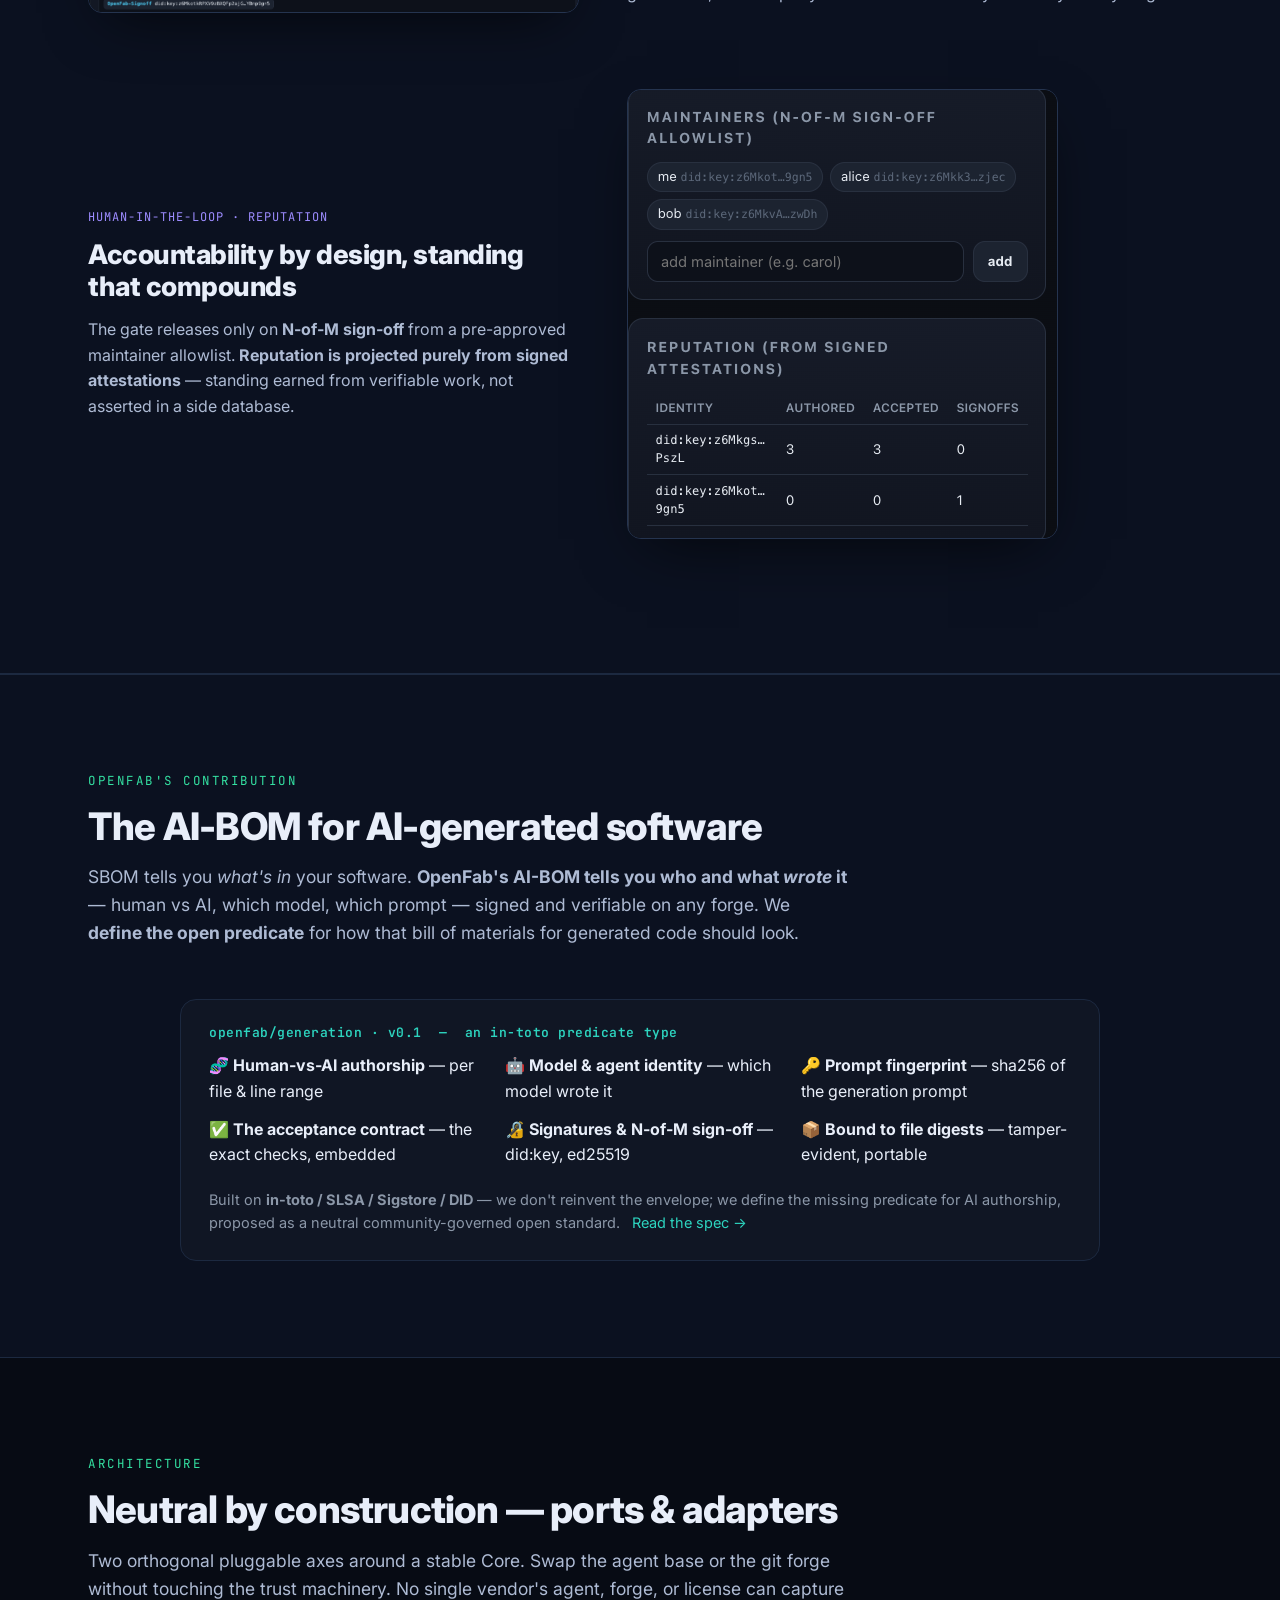
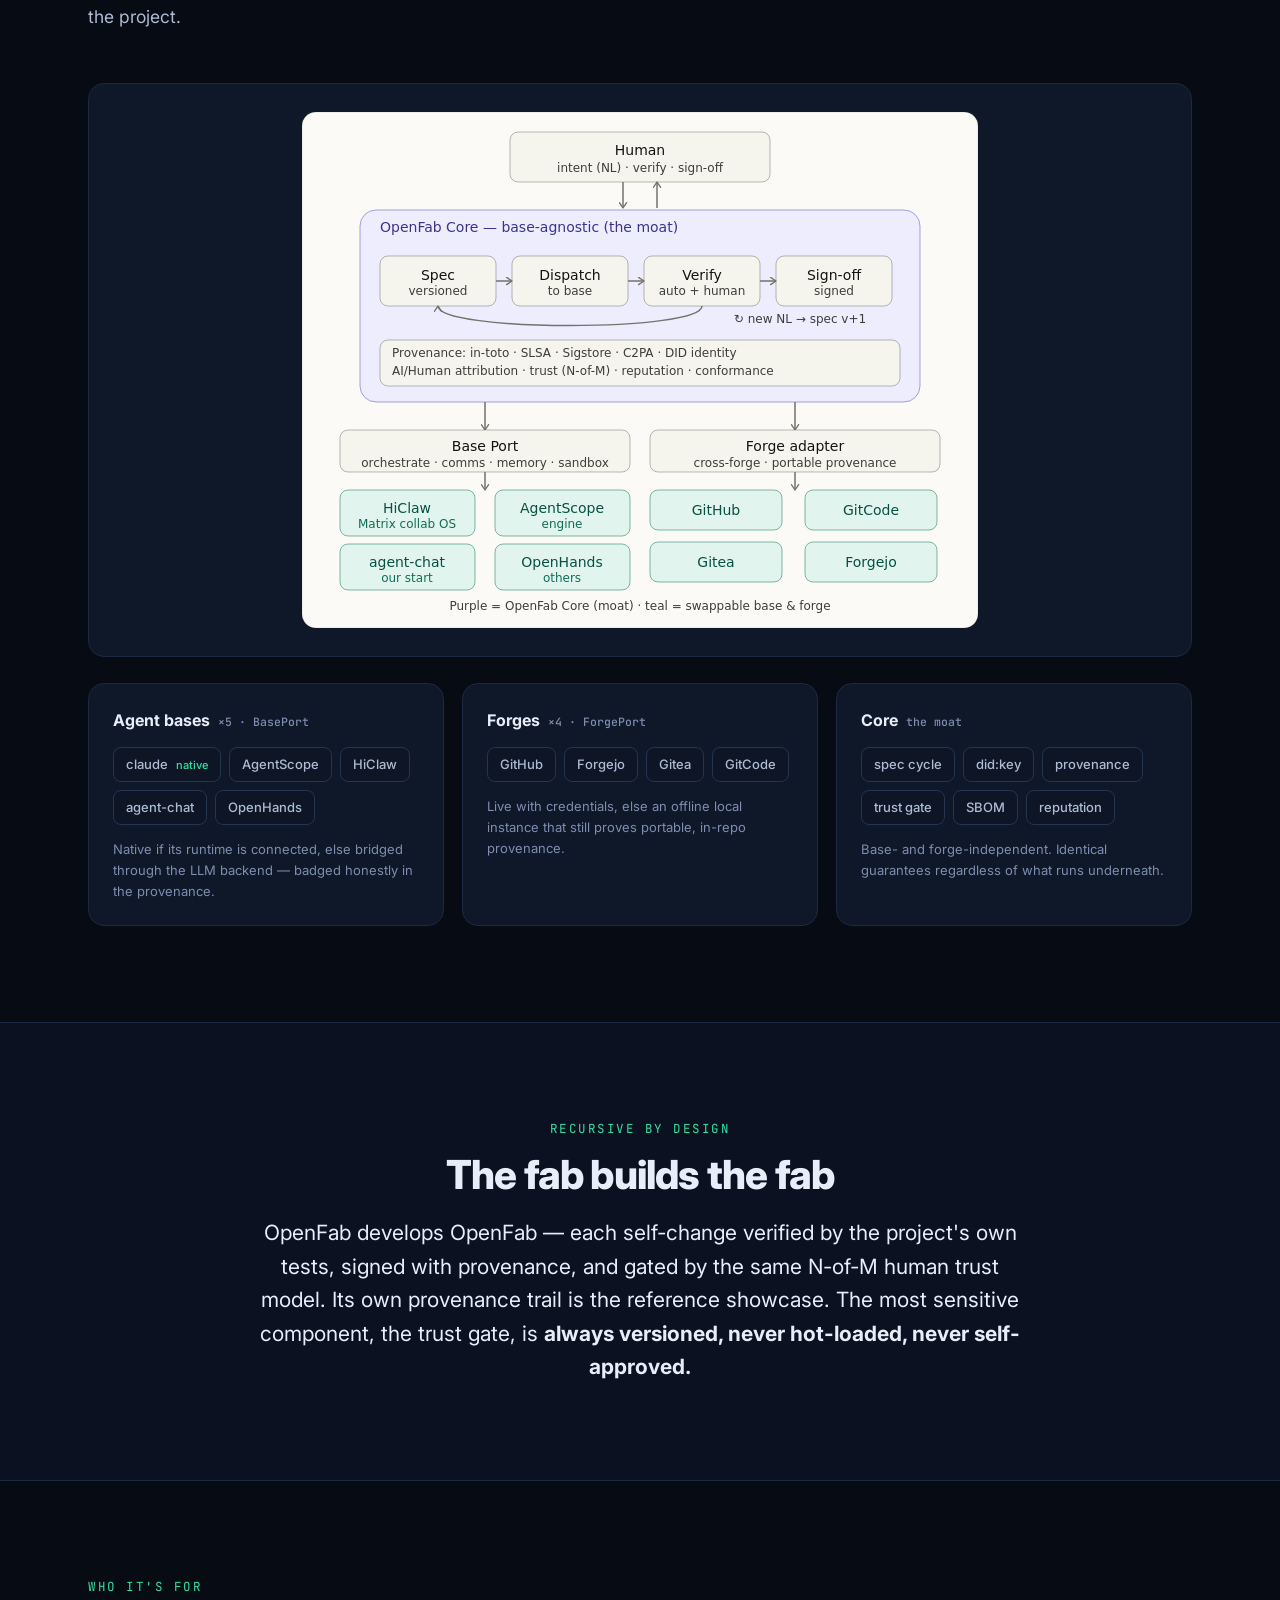
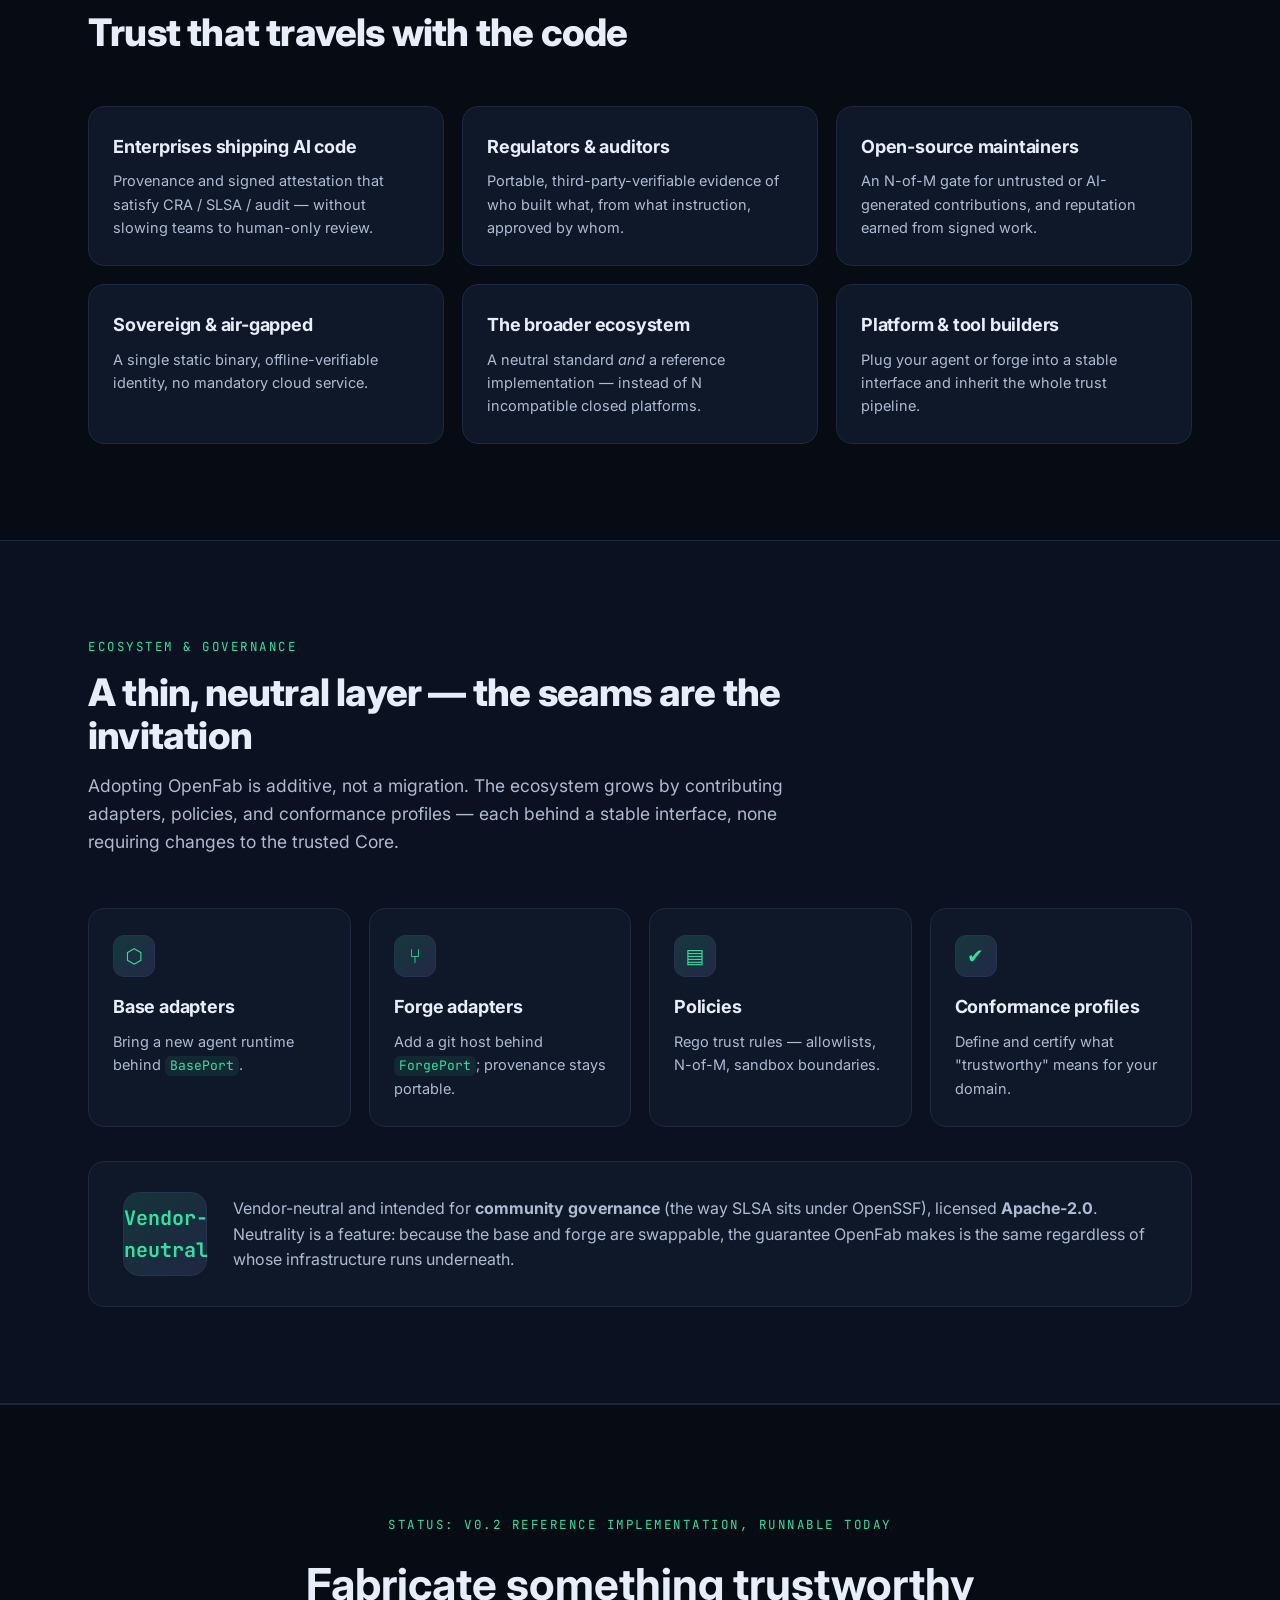
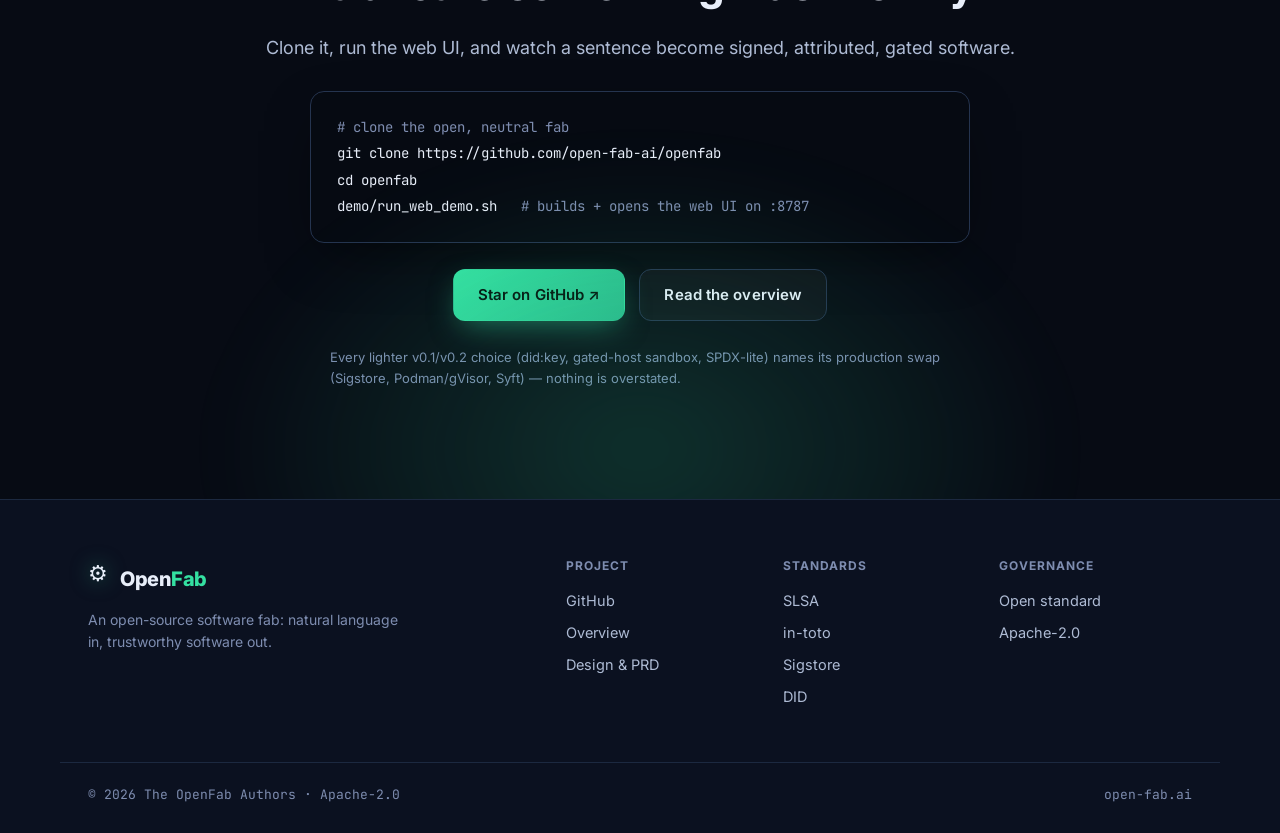
==== commit e72d4c9e: "chore(site): remove redundant "In the browser" section The Try-it-live CTA (hero + nav) already link" ====
--- a/index.html
+++ b/index.html
@@ -31,7 +31,6 @@
     <nav class="nav-links">
       <a href="#problem">Problem</a>
       <a href="#how">How it works</a>
-      <a href="#browser">In the browser</a>
       <a href="#aibom">AI-BOM</a>
       <a href="#trust">Trust</a>
       <a href="#architecture">Architecture</a>
@@ -412,33 +411,6 @@
   </div>
 </section>
 
-<!-- ============ OPENFAB WEB — IN THE BROWSER ============ -->
-<section class="section" id="browser">
-  <div class="container narrow reveal">
-    <div class="kicker center">OpenFab Web · runs entirely in your browser</div>
-    <h2 class="center">See attestation in action — nothing to install</h2>
-    <p class="center">
-      Open the app, add an LLM provider key, and describe what you want. The whole fab runs
-      <strong>in your tab</strong>: it generates a small web app, runs its acceptance checks,
-      and produces a <strong>signed AI-BOM</strong> you can verify — or push to GitHub with the
-      code and attestation in one commit. <strong>Your API key never leaves your browser.</strong>
-    </p>
-    <ol class="browser-steps">
-      <li><strong>Open</strong> <a href="https://open-fab-ai.github.io/openfab/" target="_blank" rel="noopener">open-fab-ai.github.io/openfab</a></li>
-      <li><strong>Configure an LLM</strong> in ⚙ Settings (OpenRouter is the easiest zero-install option)</li>
-      <li><strong>Describe an app</strong> → watch it generate, check, sign, and gate — all client-side</li>
-      <li><strong>Verify or publish</strong> — reproduce the proof in-tab, or push to your forge</li>
-    </ol>
-    <div class="cta-actions center">
-      <a class="btn primary" href="https://open-fab-ai.github.io/openfab/" target="_blank" rel="noopener">▶ Launch OpenFab Web ↗</a>
-    </div>
-    <p class="fineprint center">
-      Generated apps and their acceptance checks run in sandboxed, opaque-origin frames —
-      they cannot read your keys. Real Ed25519 signing (did:key) via WebCrypto; no server.
-    </p>
-  </div>
-</section>
-
 <!-- ============ GET STARTED / CTA ============ -->
 <section class="cta" id="start">
   <div class="cta-glow"></div>
